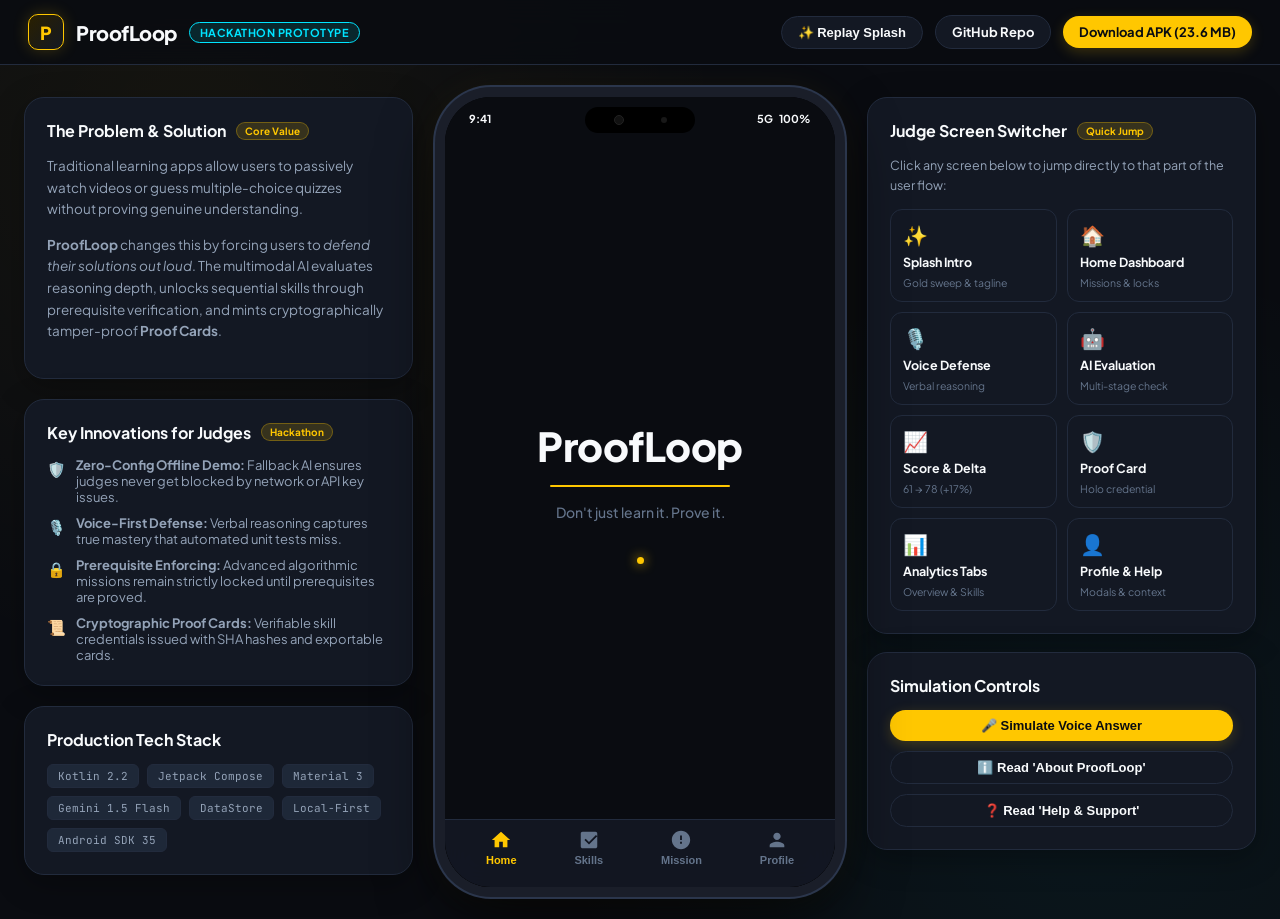
==== docs/index.html @ 2afaf318 "feat: interactive web prototype and polish for hackathon submission" ====
<!DOCTYPE html>
<html lang="en">
<head>
  <meta charset="UTF-8" />
  <meta name="viewport" content="width=device-width, initial-scale=1.0, maximum-scale=1.0, user-scalable=no" />
  <title>ProofLoop — Interactive Web Prototype</title>
  <meta name="description" content="ProofLoop: Turning passive learning into verifiable mastery. Built with Kotlin, Jetpack Compose, and Gemini AI." />
  <link rel="preconnect" href="https://fonts.googleapis.com">
  <link rel="preconnect" href="https://fonts.gstatic.com" crossorigin>
  <link href="https://fonts.googleapis.com/css2?family=Plus+Jakarta+Sans:wght@400;500;600;700;800&family=JetBrains+Mono:wght@400;500;700&display=swap" rel="stylesheet">
  <style>
    :root {
      --bg-dark: #0A0C11;
      --bg-surface: #131722;
      --card-bg: #131823;
      --card-border: #222B3D;
      --card-elevated: #1E2838;
      --yellow-primary: #FFC700;
      --yellow-dark: #E5B000;
      --yellow-glow: rgba(255, 199, 0, 0.2);
      --cyan-neon: #00E5FF;
      --cyan-glow: rgba(0, 229, 255, 0.2);
      --mint-proof: #00E676;
      --mint-glow: rgba(0, 230, 118, 0.2);
      --text-primary: #F8FAFC;
      --text-secondary: #94A3B8;
      --text-muted: #64748B;
      --phone-w: 390px;
      --phone-h: 790px;
    }

    * {
      box-sizing: border-box;
      margin: 0;
      padding: 0;
      -webkit-tap-highlight-color: transparent;
    }

    body {
      background-color: var(--bg-dark);
      color: var(--text-primary);
      font-family: 'Plus Jakarta Sans', -apple-system, BlinkMacSystemFont, sans-serif;
      min-height: 100vh;
      overflow-x: hidden;
      background-image: 
        radial-gradient(circle at 15% 15%, rgba(255, 199, 0, 0.05) 0%, transparent 40%),
        radial-gradient(circle at 85% 85%, rgba(0, 229, 255, 0.05) 0%, transparent 40%);
    }

    /* Outer Container */
    .app-viewport {
      display: flex;
      flex-direction: column;
      min-height: 100vh;
    }

    /* Top Nav for Judges */
    header.judge-bar {
      display: flex;
      align-items: center;
      justify-content: space-between;
      padding: 14px 28px;
      background: rgba(10, 12, 17, 0.85);
      backdrop-filter: blur(16px);
      border-bottom: 1px solid var(--card-border);
      position: sticky;
      top: 0;
      z-index: 100;
    }

    .brand-group {
      display: flex;
      align-items: center;
      gap: 12px;
    }

    .brand-logo-badge {
      width: 36px;
      height: 36px;
      border-radius: 10px;
      background: linear-gradient(135deg, #2A2000, #131823);
      border: 1px solid var(--yellow-primary);
      display: flex;
      align-items: center;
      justify-content: center;
      font-weight: 800;
      color: var(--yellow-primary);
      font-size: 18px;
      box-shadow: 0 0 16px var(--yellow-glow);
    }

    .brand-title {
      font-size: 20px;
      font-weight: 800;
      letter-spacing: -0.5px;
      color: var(--text-primary);
    }

    .hackathon-badge {
      font-size: 11px;
      font-weight: 700;
      padding: 3px 10px;
      border-radius: 20px;
      background: rgba(0, 229, 255, 0.12);
      border: 1px solid var(--cyan-neon);
      color: var(--cyan-neon);
      text-transform: uppercase;
      letter-spacing: 0.5px;
    }

    .header-actions {
      display: flex;
      align-items: center;
      gap: 12px;
    }

    .btn-pill {
      display: inline-flex;
      align-items: center;
      gap: 8px;
      padding: 8px 16px;
      border-radius: 24px;
      font-size: 13px;
      font-weight: 700;
      cursor: pointer;
      text-decoration: none;
      transition: all 0.2s ease;
      border: none;
    }

    .btn-yellow {
      background: var(--yellow-primary);
      color: #0A0C11;
      box-shadow: 0 4px 14px var(--yellow-glow);
    }
    .btn-yellow:hover {
      background: #ffd333;
      transform: translateY(-1px);
    }

    .btn-ghost {
      background: var(--card-bg);
      border: 1px solid var(--card-border);
      color: var(--text-primary);
    }
    .btn-ghost:hover {
      border-color: var(--yellow-primary);
      color: var(--yellow-primary);
    }

    /* Main Showcase Layout */
    .showcase-grid {
      display: grid;
      grid-template-columns: 1fr var(--phone-w) 1fr;
      gap: 32px;
      max-width: 1440px;
      margin: 0 auto;
      padding: 32px 24px;
      align-items: start;
      flex: 1;
    }

    /* Left Info Column */
    .info-column {
      display: flex;
      flex-direction: column;
      gap: 20px;
    }

    .panel-card {
      background: var(--card-bg);
      border: 1px solid var(--card-border);
      border-radius: 20px;
      padding: 22px;
      box-shadow: 0 8px 32px rgba(0,0,0,0.3);
    }

    .panel-header {
      display: flex;
      align-items: center;
      gap: 10px;
      margin-bottom: 14px;
    }

    .panel-header h3 {
      font-size: 16px;
      font-weight: 700;
      color: var(--text-primary);
    }

    .panel-tag {
      font-size: 10px;
      font-weight: 700;
      padding: 2px 8px;
      border-radius: 12px;
      background: rgba(255, 199, 0, 0.15);
      color: var(--yellow-primary);
      border: 1px solid rgba(255, 199, 0, 0.3);
    }

    .panel-text {
      font-size: 13.5px;
      line-height: 1.6;
      color: var(--text-secondary);
      margin-bottom: 14px;
    }

    .feature-list {
      list-style: none;
      display: flex;
      flex-direction: column;
      gap: 10px;
    }

    .feature-item {
      display: flex;
      align-items: flex-start;
      gap: 10px;
      font-size: 13px;
      color: var(--text-secondary);
    }

    .feature-icon {
      color: var(--yellow-primary);
      font-size: 15px;
      flex-shrink: 0;
      margin-top: 2px;
    }

    .tech-badges {
      display: flex;
      flex-wrap: wrap;
      gap: 8px;
      margin-top: 10px;
    }

    .tech-pill {
      font-size: 11px;
      font-family: 'JetBrains Mono', monospace;
      padding: 4px 10px;
      border-radius: 6px;
      background: var(--card-elevated);
      border: 1px solid var(--card-border);
      color: var(--text-secondary);
    }

    /* Center: The Phone Mockup */
    .phone-container {
      position: relative;
      width: var(--phone-w);
      height: var(--phone-h);
      margin: 0 auto;
      border-radius: 46px;
      background: #000;
      box-shadow: 
        0 0 0 10px #1a1e29,
        0 0 0 12px #2b364c,
        0 24px 64px rgba(0, 0, 0, 0.8),
        0 0 40px rgba(255, 199, 0, 0.1);
      overflow: hidden;
      display: flex;
      flex-direction: column;
    }

    /* Notch / Dynamic Island */
    .phone-notch {
      position: absolute;
      top: 10px;
      left: 50%;
      transform: translateX(-50%);
      width: 110px;
      height: 26px;
      background: #000;
      border-radius: 14px;
      z-index: 99;
      display: flex;
      align-items: center;
      justify-content: space-around;
      padding: 0 10px;
    }

    .notch-camera {
      width: 10px;
      height: 10px;
      border-radius: 50%;
      background: #111;
      border: 1.5px solid #222;
    }

    .notch-sensor {
      width: 6px;
      height: 6px;
      border-radius: 50%;
      background: #181818;
    }

    /* Screen Wrapper */
    .screen-content {
      flex: 1;
      background: var(--bg-dark);
      position: relative;
      overflow-y: auto;
      overflow-x: hidden;
      display: flex;
      flex-direction: column;
      padding-top: 42px;
      padding-bottom: 74px;
      scrollbar-width: none;
    }
    .screen-content::-webkit-scrollbar { display: none; }

    /* Phone Status Bar */
    .phone-status-bar {
      position: absolute;
      top: 0;
      left: 0;
      right: 0;
      height: 42px;
      display: flex;
      align-items: center;
      justify-content: space-between;
      padding: 0 24px;
      font-size: 11px;
      font-weight: 700;
      color: var(--text-primary);
      z-index: 90;
      pointer-events: none;
    }

    .status-icons {
      display: flex;
      align-items: center;
      gap: 6px;
    }

    /* Bottom Navigation Bar inside Phone */
    .phone-bottom-nav {
      position: absolute;
      bottom: 0;
      left: 0;
      right: 0;
      height: 68px;
      background: rgba(19, 24, 35, 0.95);
      backdrop-filter: blur(20px);
      border-top: 1px solid var(--card-border);
      display: flex;
      align-items: center;
      justify-content: space-around;
      padding: 0 12px 12px 12px;
      z-index: 90;
    }

    .nav-btn {
      display: flex;
      flex-direction: column;
      align-items: center;
      gap: 4px;
      color: var(--text-muted);
      cursor: pointer;
      background: none;
      border: none;
      font-size: 11px;
      font-weight: 600;
      transition: all 0.2s;
    }

    .nav-btn.active {
      color: var(--yellow-primary);
    }

    .nav-btn svg {
      width: 22px;
      height: 22px;
      fill: currentColor;
    }

    /* Screens Inside Phone */
    .phone-screen {
      display: none;
      flex-direction: column;
      padding: 16px;
      min-height: 100%;
      animation: fadeIn 0.3s ease;
    }
    .phone-screen.active {
      display: flex;
    }

    @keyframes fadeIn {
      from { opacity: 0; transform: translateY(6px); }
      to { opacity: 1; transform: translateY(0); }
    }

    /* SCREEN: SPLASH SCREEN (Accurate 3-stage animation) */
    .screen-splash {
      position: absolute;
      top: 0;
      left: 0;
      right: 0;
      bottom: 0;
      background: var(--bg-dark);
      z-index: 80;
      display: flex;
      flex-direction: column;
      align-items: center;
      justify-content: center;
      padding: 24px;
    }

    .splash-wordmark {
      font-size: 40px;
      font-weight: 800;
      color: var(--text-primary);
      letter-spacing: -0.5px;
      opacity: 0;
      transform: translateY(28px);
      transition: all 0.6s cubic-bezier(0.16, 1, 0.3, 1);
    }
    .splash-wordmark.animate {
      opacity: 1;
      transform: translateY(0);
    }

    .splash-line {
      width: 180px;
      height: 2.5px;
      background: var(--yellow-primary);
      margin: 14px 0 16px 0;
      border-radius: 2px;
      transform: scaleX(0);
      transform-origin: left;
      opacity: 0;
      transition: transform 0.5s cubic-bezier(0.16, 1, 0.3, 1), opacity 0.2s ease;
    }
    .splash-line.animate {
      transform: scaleX(1);
      opacity: 1;
    }

    .splash-tagline {
      font-size: 14px;
      font-weight: 500;
      color: var(--text-muted);
      text-align: center;
      opacity: 0;
      transition: opacity 0.5s ease;
    }
    .splash-tagline.animate {
      opacity: 1;
    }

    .splash-dot {
      width: 7px;
      height: 7px;
      background: var(--yellow-primary);
      border-radius: 50%;
      margin-top: 36px;
      transform: scale(0);
      box-shadow: 0 0 12px var(--yellow-primary);
      transition: transform 0.4s cubic-bezier(0.34, 1.56, 0.64, 1);
    }
    .splash-dot.animate {
      transform: scale(1);
    }

    /* SCREEN: HOME */
    .home-topbar {
      display: flex;
      justify-content: space-between;
      align-items: center;
      margin-bottom: 16px;
    }

    .profile-pill {
      display: flex;
      align-items: center;
      gap: 10px;
    }

    .avatar-circle {
      width: 38px;
      height: 38px;
      border-radius: 50%;
      background: #2A2000;
      border: 1.5px solid var(--yellow-primary);
      color: var(--yellow-primary);
      font-weight: 800;
      display: flex;
      align-items: center;
      justify-content: center;
      font-size: 14px;
    }

    .greeting-text {
      font-size: 15px;
      font-weight: 700;
      color: var(--text-primary);
    }

    .greeting-sub {
      font-size: 11px;
      color: var(--text-muted);
    }

    .stat-pill {
      display: flex;
      align-items: center;
      gap: 6px;
      background: var(--card-bg);
      border: 1px solid var(--card-border);
      border-radius: 20px;
      padding: 6px 12px;
      font-size: 12px;
      font-weight: 700;
      color: var(--yellow-primary);
    }

    /* Continue Learning Card (Dynamic Zero-state / Active) */
    .continue-card {
      background: linear-gradient(135deg, #1C2333 0%, #131823 100%);
      border: 1px solid var(--card-border);
      border-radius: 20px;
      padding: 18px;
      margin-bottom: 20px;
      display: flex;
      align-items: center;
      justify-content: space-between;
      cursor: pointer;
      transition: all 0.2s ease;
      position: relative;
      overflow: hidden;
    }
    .continue-card::before {
      content: '';
      position: absolute;
      top: 0; right: 0; width: 120px; height: 120px;
      background: radial-gradient(circle, rgba(255,199,0,0.08) 0%, transparent 70%);
      pointer-events: none;
    }
    .continue-card:hover {
      border-color: var(--yellow-primary);
      transform: translateY(-2px);
    }

    .continue-info {
      display: flex;
      flex-direction: column;
      gap: 4px;
    }

    .badge-label {
      font-size: 10px;
      font-weight: 700;
      text-transform: uppercase;
      letter-spacing: 0.6px;
      color: var(--yellow-primary);
    }

    .continue-title {
      font-size: 16px;
      font-weight: 700;
      color: var(--text-primary);
    }

    .continue-sub {
      font-size: 12px;
      color: var(--text-muted);
    }

    .progress-ring-box {
      position: relative;
      width: 54px;
      height: 54px;
      display: flex;
      align-items: center;
      justify-content: center;
    }

    .progress-ring-box svg {
      width: 54px;
      height: 54px;
      transform: rotate(-90deg);
    }

    .ring-bg {
      stroke: #1E2838;
      stroke-width: 4;
      fill: none;
    }

    .ring-progress {
      stroke: var(--yellow-primary);
      stroke-width: 4;
      stroke-linecap: round;
      fill: none;
      stroke-dasharray: 140;
      stroke-dashoffset: 40; /* 70% */
      transition: stroke-dashoffset 0.8s ease;
    }

    .ring-val {
      position: absolute;
      font-size: 11px;
      font-weight: 800;
      color: var(--yellow-primary);
    }

    /* Section Header */
    .section-title-row {
      display: flex;
      justify-content: space-between;
      align-items: center;
      margin-bottom: 12px;
    }

    .section-title {
      font-size: 14px;
      font-weight: 700;
      color: var(--text-primary);
      letter-spacing: -0.2px;
    }

    .section-link {
      font-size: 12px;
      color: var(--yellow-primary);
      text-decoration: none;
      font-weight: 600;
    }

    /* Missions List */
    .mission-item {
      background: var(--card-bg);
      border: 1px solid var(--card-border);
      border-radius: 16px;
      padding: 14px;
      margin-bottom: 12px;
      display: flex;
      align-items: center;
      gap: 12px;
      cursor: pointer;
      transition: all 0.2s ease;
    }

    .mission-item:hover:not(.locked) {
      border-color: rgba(255, 199, 0, 0.4);
      background: #181F2E;
    }

    .mission-item.locked {
      opacity: 0.6;
      cursor: not-allowed;
      border-style: dashed;
    }

    .mission-icon-box {
      width: 44px;
      height: 44px;
      border-radius: 12px;
      background: #1E2838;
      display: flex;
      align-items: center;
      justify-content: center;
      font-size: 20px;
      flex-shrink: 0;
    }

    .mission-meta {
      flex: 1;
      display: flex;
      flex-direction: column;
      gap: 4px;
    }

    .mission-title {
      font-size: 14px;
      font-weight: 700;
      color: var(--text-primary);
    }

    .mission-tags {
      display: flex;
      align-items: center;
      gap: 8px;
    }

    .tag-chip {
      font-size: 10px;
      font-weight: 600;
      padding: 2px 7px;
      border-radius: 4px;
      background: #1E2838;
      color: var(--text-secondary);
    }

    .tag-chip.active-chip {
      background: rgba(0, 229, 255, 0.12);
      color: var(--cyan-neon);
    }

    .tag-chip.locked-chip {
      background: rgba(255, 77, 79, 0.15);
      color: #FF4D4F;
    }

    /* SCREEN: MISSION WORKSPACE & VOICE DEFENSE */
    .screen-workspace {
      gap: 14px;
    }

    .mission-brief-card {
      background: var(--card-bg);
      border: 1px solid var(--card-border);
      border-radius: 16px;
      padding: 16px;
    }

    .badge-diff {
      display: inline-block;
      font-size: 10px;
      font-weight: 700;
      padding: 2px 8px;
      border-radius: 12px;
      background: rgba(0, 230, 118, 0.15);
      color: var(--mint-proof);
      margin-bottom: 8px;
    }

    .brief-title {
      font-size: 16px;
      font-weight: 800;
      color: var(--text-primary);
      margin-bottom: 6px;
    }

    .brief-desc {
      font-size: 12.5px;
      color: var(--text-secondary);
      line-height: 1.5;
    }

    .code-editor-sim {
      background: #0D1017;
      border: 1px solid var(--card-border);
      border-radius: 14px;
      padding: 14px;
      font-family: 'JetBrains Mono', monospace;
      font-size: 12px;
      line-height: 1.5;
      color: #79C0FF;
    }

    .code-comment { color: #8B949E; }
    .code-keyword { color: #FF7B72; }
    .code-fn { color: #D2A8FF; }
    .code-num { color: #79C0FF; }

    /* Voice Reasoning Module */
    .voice-defense-box {
      background: var(--card-bg);
      border: 1.5px solid rgba(255, 199, 0, 0.3);
      border-radius: 18px;
      padding: 16px;
      display: flex;
      flex-direction: column;
      align-items: center;
      text-align: center;
      gap: 12px;
      box-shadow: 0 4px 20px rgba(255, 199, 0, 0.05);
    }

    .voice-prompt {
      font-size: 13px;
      font-weight: 700;
      color: var(--yellow-primary);
    }

    .mic-button-interactive {
      width: 64px;
      height: 64px;
      border-radius: 50%;
      background: linear-gradient(135deg, #2A2000, #181F2E);
      border: 2px solid var(--yellow-primary);
      display: flex;
      align-items: center;
      justify-content: center;
      cursor: pointer;
      color: var(--yellow-primary);
      box-shadow: 0 0 20px var(--yellow-glow);
      transition: all 0.3s;
    }
    .mic-button-interactive.recording {
      animation: pulseMic 1.2s infinite ease-in-out;
      background: var(--yellow-primary);
      color: #0A0C11;
    }

    @keyframes pulseMic {
      0%, 100% { box-shadow: 0 0 0 0 rgba(255, 199, 0, 0.7); transform: scale(1); }
      50% { box-shadow: 0 0 0 16px rgba(255, 199, 0, 0); transform: scale(1.06); }
    }

    .wave-bars {
      display: flex;
      align-items: center;
      gap: 4px;
      height: 24px;
    }

    .wave-bar {
      width: 4px;
      background: var(--yellow-primary);
      border-radius: 2px;
      height: 8px;
      transition: height 0.15s ease;
    }
    .wave-bars.active .wave-bar:nth-child(1) { animation: wave 0.6s infinite ease 0.1s; }
    .wave-bars.active .wave-bar:nth-child(2) { animation: wave 0.8s infinite ease 0.3s; }
    .wave-bars.active .wave-bar:nth-child(3) { animation: wave 0.5s infinite ease 0.2s; }
    .wave-bars.active .wave-bar:nth-child(4) { animation: wave 0.7s infinite ease 0.4s; }
    .wave-bars.active .wave-bar:nth-child(5) { animation: wave 0.9s infinite ease 0.1s; }

    @keyframes wave {
      0%, 100% { height: 6px; }
      50% { height: 22px; }
    }

    .transcript-box {
      background: #0E131C;
      border: 1px solid var(--card-border);
      border-radius: 10px;
      padding: 10px;
      font-size: 12px;
      color: var(--text-secondary);
      line-height: 1.4;
      text-align: left;
      width: 100%;
      min-height: 48px;
      font-style: italic;
    }

    /* SCREEN: AI ANALYSIS */
    .ai-analysis-container {
      display: flex;
      flex-direction: column;
      align-items: center;
      justify-content: center;
      min-height: 480px;
      text-align: center;
      padding: 24px;
      gap: 20px;
    }

    .ai-spinner-box {
      width: 80px;
      height: 80px;
      position: relative;
      display: flex;
      align-items: center;
      justify-content: center;
    }

    .ai-spinner-ring {
      width: 100%;
      height: 100%;
      border-radius: 50%;
      border: 3px solid rgba(0, 229, 255, 0.15);
      border-top-color: var(--cyan-neon);
      animation: spin 1s infinite linear;
    }

    @keyframes spin {
      to { transform: rotate(360deg); }
    }

    .ai-icon-center {
      position: absolute;
      font-size: 28px;
    }

    .analysis-steps {
      display: flex;
      flex-direction: column;
      gap: 12px;
      width: 100%;
      text-align: left;
    }

    .analysis-step-row {
      display: flex;
      align-items: center;
      gap: 10px;
      font-size: 13px;
      color: var(--text-muted);
      transition: color 0.3s;
    }
    .analysis-step-row.completed {
      color: var(--mint-proof);
    }
    .analysis-step-row.active {
      color: var(--yellow-primary);
      font-weight: 700;
    }

    /* SCREEN: IMPROVEMENT & SCORE */
    .score-summary-card {
      background: var(--card-bg);
      border: 1px solid var(--card-border);
      border-radius: 20px;
      padding: 20px;
      text-align: center;
      margin-bottom: 16px;
    }

    .mastery-badge-gold {
      display: inline-block;
      font-size: 11px;
      font-weight: 800;
      padding: 4px 12px;
      border-radius: 20px;
      background: rgba(255, 199, 0, 0.15);
      border: 1px solid var(--yellow-primary);
      color: var(--yellow-primary);
      letter-spacing: 0.5px;
      margin-bottom: 12px;
    }

    .score-comparison-row {
      display: flex;
      align-items: center;
      justify-content: center;
      gap: 18px;
      margin: 14px 0;
    }

    .score-box {
      display: flex;
      flex-direction: column;
      gap: 2px;
    }

    .score-num {
      font-size: 32px;
      font-weight: 800;
      color: var(--text-primary);
    }
    .score-num.highlight {
      color: var(--yellow-primary);
    }

    .score-lbl {
      font-size: 11px;
      color: var(--text-muted);
    }

    .score-arrow {
      font-size: 22px;
      color: var(--mint-proof);
      font-weight: 800;
    }

    .delta-badge {
      font-size: 13px;
      font-weight: 700;
      color: var(--mint-proof);
      background: rgba(0, 230, 118, 0.1);
      padding: 4px 12px;
      border-radius: 12px;
      display: inline-block;
    }

    /* SCREEN: PROOF CARD */
    .proof-card-holo {
      background: linear-gradient(135deg, #182030 0%, #10141E 50%, #1A2133 100%);
      border: 2px solid var(--yellow-primary);
      border-radius: 22px;
      padding: 22px;
      box-shadow: 
        0 12px 32px rgba(0, 0, 0, 0.6),
        0 0 24px rgba(255, 199, 0, 0.15);
      position: relative;
      overflow: hidden;
      margin-bottom: 16px;
    }

    .proof-card-holo::after {
      content: '';
      position: absolute;
      top: -50%;
      left: -50%;
      width: 200%;
      height: 200%;
      background: linear-gradient(
        45deg,
        transparent 40%,
        rgba(255, 255, 255, 0.05) 50%,
        transparent 60%
      );
      animation: holoSweep 6s infinite linear;
      pointer-events: none;
    }

    @keyframes holoSweep {
      0% { transform: translateY(-30%) rotate(25deg); }
      100% { transform: translateY(30%) rotate(25deg); }
    }

    .card-top {
      display: flex;
      justify-content: space-between;
      align-items: center;
      margin-bottom: 16px;
    }

    .card-issuer {
      font-size: 12px;
      font-weight: 800;
      color: var(--yellow-primary);
      letter-spacing: 0.5px;
    }

    .card-verified-tag {
      font-size: 10px;
      font-weight: 700;
      padding: 2px 8px;
      border-radius: 10px;
      background: rgba(0, 230, 118, 0.15);
      border: 1px solid var(--mint-proof);
      color: var(--mint-proof);
    }

    .card-skill-title {
      font-size: 18px;
      font-weight: 800;
      color: var(--text-primary);
      margin-bottom: 4px;
    }

    .card-learner {
      font-size: 13px;
      color: var(--text-secondary);
      margin-bottom: 16px;
    }

    .card-qr-row {
      display: flex;
      align-items: center;
      justify-content: space-between;
      padding-top: 14px;
      border-top: 1px dashed var(--card-border);
    }

    .qr-mock {
      width: 60px;
      height: 60px;
      background: #fff;
      border-radius: 8px;
      padding: 4px;
      display: flex;
      align-items: center;
      justify-content: center;
    }

    .qr-mock svg {
      width: 100%;
      height: 100%;
    }

    .card-hash-box {
      display: flex;
      flex-direction: column;
      gap: 2px;
      font-family: 'JetBrains Mono', monospace;
    }

    .hash-label {
      font-size: 9px;
      color: var(--text-muted);
      text-transform: uppercase;
    }

    .hash-val {
      font-size: 10.5px;
      color: var(--cyan-neon);
      word-break: break-all;
    }

    /* SCREEN: PROGRESS & ANALYTICS */
    .tab-pill-row {
      display: flex;
      background: #10141E;
      border: 1px solid var(--card-border);
      border-radius: 12px;
      padding: 4px;
      margin-bottom: 16px;
      gap: 4px;
    }

    .tab-pill-btn {
      flex: 1;
      padding: 8px 0;
      text-align: center;
      border-radius: 8px;
      font-size: 12px;
      font-weight: 700;
      color: var(--text-muted);
      background: none;
      border: none;
      cursor: pointer;
      transition: all 0.2s;
    }

    .tab-pill-btn.active {
      background: var(--yellow-primary);
      color: #0A0C11;
    }

    .tab-content {
      display: none;
      flex-direction: column;
      gap: 12px;
    }
    .tab-content.active {
      display: flex;
    }

    .skill-bar-card {
      background: var(--card-bg);
      border: 1px solid var(--card-border);
      border-radius: 14px;
      padding: 12px 14px;
      display: flex;
      flex-direction: column;
      gap: 6px;
    }

    .skill-info-row {
      display: flex;
      justify-content: space-between;
      font-size: 13px;
      font-weight: 600;
    }

    .skill-meter-track {
      width: 100%;
      height: 6px;
      background: #1E2838;
      border-radius: 3px;
      overflow: hidden;
    }

    .skill-meter-fill {
      height: 100%;
      border-radius: 3px;
      background: linear-gradient(90deg, var(--yellow-primary), var(--cyan-neon));
    }

    /* SCREEN: PROFILE */
    .profile-card {
      background: var(--card-bg);
      border: 1px solid var(--card-border);
      border-radius: 18px;
      padding: 16px;
      display: flex;
      align-items: center;
      gap: 14px;
      margin-bottom: 18px;
    }

    .profile-menu-list {
      background: var(--card-bg);
      border: 1px solid var(--card-border);
      border-radius: 18px;
      overflow: hidden;
      margin-bottom: 20px;
    }

    .menu-row {
      display: flex;
      align-items: center;
      justify-content: space-between;
      padding: 14px 16px;
      border-bottom: 1px solid var(--card-border);
      cursor: pointer;
      font-size: 13.5px;
      transition: background 0.2s;
    }
    .menu-row:last-child { border-bottom: none; }
    .menu-row:hover { background: #181F2E; }

    /* Modal Dialog for Help & About */
    .modal-overlay {
      display: none;
      position: absolute;
      top: 0; left: 0; right: 0; bottom: 0;
      background: rgba(0, 0, 0, 0.75);
      backdrop-filter: blur(8px);
      z-index: 99;
      align-items: center;
      justify-content: center;
      padding: 20px;
      animation: fadeIn 0.2s ease;
    }
    .modal-overlay.active { display: flex; }

    .modal-box {
      background: var(--card-bg);
      border: 1px solid var(--card-border);
      border-radius: 20px;
      padding: 20px;
      width: 100%;
      max-width: 320px;
      display: flex;
      flex-direction: column;
      gap: 12px;
      box-shadow: 0 16px 36px rgba(0,0,0,0.8);
    }

    .modal-title {
      font-size: 17px;
      font-weight: 800;
      color: var(--text-primary);
    }

    .modal-sub {
      font-size: 13px;
      font-weight: 700;
      color: var(--yellow-primary);
    }

    .modal-body {
      font-size: 12.5px;
      color: var(--text-secondary);
      line-height: 1.55;
    }

    /* Right Column: Judge Controls */
    .controls-column {
      display: flex;
      flex-direction: column;
      gap: 18px;
    }

    .nav-shortcuts-grid {
      display: grid;
      grid-template-columns: 1fr 1fr;
      gap: 10px;
    }

    .quick-jump-btn {
      background: var(--card-bg);
      border: 1px solid var(--card-border);
      border-radius: 12px;
      padding: 12px;
      display: flex;
      flex-direction: column;
      align-items: flex-start;
      gap: 6px;
      cursor: pointer;
      color: var(--text-primary);
      text-align: left;
      transition: all 0.2s;
    }

    .quick-jump-btn:hover {
      border-color: var(--yellow-primary);
      background: #181F2E;
      transform: translateY(-2px);
    }

    .quick-jump-btn.active {
      border-color: var(--yellow-primary);
      background: rgba(255, 199, 0, 0.08);
    }

    .jump-icon { font-size: 20px; }
    .jump-title { font-size: 12.5px; font-weight: 700; }
    .jump-desc { font-size: 10.5px; color: var(--text-muted); }

    /* Responsive */
    @media (max-width: 1100px) {
      .showcase-grid {
        grid-template-columns: 1fr;
        justify-items: center;
      }
      .info-column, .controls-column {
        width: 100%;
        max-width: 520px;
      }
    }
  </style>
</head>
<body>

<div class="app-viewport">
  <!-- Top Judge Bar -->
  <header class="judge-bar">
    <div class="brand-group">
      <div class="brand-logo-badge">P</div>
      <div>
        <div class="brand-title">ProofLoop</div>
      </div>
      <span class="hackathon-badge">Hackathon Prototype</span>
    </div>
    <div class="header-actions">
      <button class="btn-pill btn-ghost" onclick="triggerSplashAnimation()">
        <span>✨ Replay Splash</span>
      </button>
      <a href="https://github.com/muraliganesh1421/ProofLoop" target="_blank" class="btn-pill btn-ghost">
        <span>GitHub Repo</span>
      </a>
      <a href="./proofloop-debug.apk" download="proofloop-debug.apk" target="_blank" class="btn-pill btn-yellow">
        <span>Download APK (23.6 MB)</span>
      </a>
    </div>
  </header>

  <!-- Main Showcase Area -->
  <main class="showcase-grid">
    <!-- Left Column: Context & Evaluation Criteria -->
    <div class="info-column">
      <div class="panel-card">
        <div class="panel-header">
          <h3>The Problem & Solution</h3>
          <span class="panel-tag">Core Value</span>
        </div>
        <p class="panel-text">
          Traditional learning apps allow users to passively watch videos or guess multiple-choice quizzes without proving genuine understanding.
        </p>
        <p class="panel-text">
          <strong>ProofLoop</strong> changes this by forcing users to <em>defend their solutions out loud</em>. The multimodal AI evaluates reasoning depth, unlocks sequential skills through prerequisite verification, and mints cryptographically tamper-proof <strong>Proof Cards</strong>.
        </p>
      </div>

      <div class="panel-card">
        <div class="panel-header">
          <h3>Key Innovations for Judges</h3>
          <span class="panel-tag">Hackathon</span>
        </div>
        <ul class="feature-list">
          <li class="feature-item">
            <span class="feature-icon">🛡️</span>
            <div><strong>Zero-Config Offline Demo:</strong> Fallback AI ensures judges never get blocked by network or API key issues.</div>
          </li>
          <li class="feature-item">
            <span class="feature-icon">🎙️</span>
            <div><strong>Voice-First Defense:</strong> Verbal reasoning captures true mastery that automated unit tests miss.</div>
          </li>
          <li class="feature-item">
            <span class="feature-icon">🔒</span>
            <div><strong>Prerequisite Enforcing:</strong> Advanced algorithmic missions remain strictly locked until prerequisites are proved.</div>
          </li>
          <li class="feature-item">
            <span class="feature-icon">📜</span>
            <div><strong>Cryptographic Proof Cards:</strong> Verifiable skill credentials issued with SHA hashes and exportable cards.</div>
          </li>
        </ul>
      </div>

      <div class="panel-card">
        <div class="panel-header">
          <h3>Production Tech Stack</h3>
        </div>
        <div class="tech-badges">
          <span class="tech-pill">Kotlin 2.2</span>
          <span class="tech-pill">Jetpack Compose</span>
          <span class="tech-pill">Material 3</span>
          <span class="tech-pill">Gemini 1.5 Flash</span>
          <span class="tech-pill">DataStore</span>
          <span class="tech-pill">Local-First</span>
          <span class="tech-pill">Android SDK 35</span>
        </div>
      </div>
    </div>

    <!-- Center Column: Interactive Smartphone Emulator -->
    <div class="phone-container" id="phoneWrapper">
      <!-- Notch -->
      <div class="phone-notch">
        <div class="notch-camera"></div>
        <div class="notch-sensor"></div>
      </div>

      <!-- Status Bar -->
      <div class="phone-status-bar">
        <span>9:41</span>
        <div class="status-icons">
          <span>5G</span>
          <span>100%</span>
        </div>
      </div>

      <!-- Screen Container -->
      <div class="screen-content">
        <!-- 1. SPLASH SCREEN INTRO -->
        <div class="screen-splash" id="screenSplash">
          <div class="splash-wordmark" id="splashWordmark">ProofLoop</div>
          <div class="splash-line" id="splashLine"></div>
          <div class="splash-tagline" id="splashTagline">Don't just learn it. Prove it.</div>
          <div class="splash-dot" id="splashDot"></div>
        </div>

        <!-- 2. HOME SCREEN -->
        <div class="phone-screen active" id="screenHome">
          <div class="home-topbar">
            <div class="profile-pill">
              <div class="avatar-circle">M</div>
              <div>
                <div class="greeting-text">Murali Ganesh</div>
                <div class="greeting-sub">Student · ProofLoop</div>
              </div>
            </div>
            <div class="stat-pill">
              <span>🔥 3 Days</span>
            </div>
          </div>

          <!-- Continue Learning Banner -->
          <div class="continue-card" onclick="goToScreen('workspace')">
            <div class="continue-info">
              <span class="badge-label">Active Mission</span>
              <div class="continue-title">Binary Search Mastery</div>
              <div class="continue-sub">Defend worst-case boundary & invariant</div>
            </div>
            <div class="progress-ring-box">
              <svg viewBox="0 0 54 54">
                <circle class="ring-bg" cx="27" cy="27" r="22" />
                <circle class="ring-progress" cx="27" cy="27" r="22" />
              </svg>
              <span class="ring-val">70%</span>
            </div>
          </div>

          <!-- Missions Section -->
          <div class="section-title-row">
            <span class="section-title">Available Missions</span>
            <span class="section-link">All (3)</span>
          </div>

          <!-- Mission 1 (Active) -->
          <div class="mission-item" onclick="goToScreen('workspace')">
            <div class="mission-icon-box">🔍</div>
            <div class="mission-meta">
              <div class="mission-title">1. Binary Search Invariant</div>
              <div class="mission-tags">
                <span class="tag-chip active-chip">Ready to Prove</span>
                <span class="tag-chip">Medium</span>
                <span class="tag-chip">+150 XP</span>
              </div>
            </div>
            <span style="color: var(--yellow-primary); font-weight: bold;">›</span>
          </div>

          <!-- Mission 2 (Locked) -->
          <div class="mission-item locked" onclick="showLockedAlert('Complete Mission 1 (Binary Search) to unlock Knapsack DP!')">
            <div class="mission-icon-box">🔒</div>
            <div class="mission-meta">
              <div class="mission-title">2. Dynamic Programming 0/1</div>
              <div class="mission-tags">
                <span class="tag-chip locked-chip">Prerequisite Locked</span>
                <span class="tag-chip">Hard</span>
              </div>
            </div>
          </div>

          <!-- Mission 3 (Locked) -->
          <div class="mission-item locked" onclick="showLockedAlert('Prerequisite not met: Complete DP & Graph Theory first!')">
            <div class="mission-icon-box">🔒</div>
            <div class="mission-meta">
              <div class="mission-title">3. Distributed Consensus Proof</div>
              <div class="mission-tags">
                <span class="tag-chip locked-chip">Prerequisite Locked</span>
                <span class="tag-chip">Expert</span>
              </div>
            </div>
          </div>
        </div>

        <!-- 3. WORKSPACE & VOICE DEFENSE SCREEN -->
        <div class="phone-screen screen-workspace" id="screenWorkspace">
          <div class="mission-brief-card">
            <span class="badge-diff">Algorithms · Medium</span>
            <div class="brief-title">Binary Search Correctness</div>
            <div class="brief-desc">
              Implement binary search and <strong>verbally defend</strong> why integer overflow does not occur in your midpoint calculation.
            </div>
          </div>

          <div class="code-editor-sim">
            <span class="code-keyword">fun</span> <span class="code-fn">binarySearch</span>(arr: IntArray, target: Int): Int {<br>
            &nbsp;&nbsp;<span class="code-keyword">var</span> low = <span class="code-num">0</span>; <span class="code-keyword">var</span> high = arr.size - <span class="code-num">1</span><br>
            &nbsp;&nbsp;<span class="code-keyword">while</span> (low &lt;= high) {<br>
            &nbsp;&nbsp;&nbsp;&nbsp;<span class="code-comment">// Safe midpoint avoids 32-bit overflow:</span><br>
            &nbsp;&nbsp;&nbsp;&nbsp;<span class="code-keyword">val</span> mid = low + (high - low) / <span class="code-num">2</span><br>
            &nbsp;&nbsp;&nbsp;&nbsp;<span class="code-keyword">if</span> (arr[mid] == target) <span class="code-keyword">return</span> mid<br>
            &nbsp;&nbsp;&nbsp;&nbsp;<span class="code-keyword">else if</span> (arr[mid] &lt; target) low = mid + <span class="code-num">1</span><br>
            &nbsp;&nbsp;&nbsp;&nbsp;<span class="code-keyword">else</span> high = mid - <span class="code-num">1</span><br>
            &nbsp;&nbsp;}<br>
            &nbsp;&nbsp;<span class="code-keyword">return</span> -<span class="code-num">1</span><br>
            }
          </div>

          <!-- Interactive Voice Module -->
          <div class="voice-defense-box">
            <div class="voice-prompt">🎙️ Defend Your Midpoint Calculation</div>
            <div class="mic-button-interactive" id="micBtn" onclick="toggleVoiceRecording()">
              <svg width="28" height="28" viewBox="0 0 24 24" fill="currentColor">
                <path d="M12 14c1.66 0 3-1.34 3-3V5c0-1.66-1.34-3-3-3S9 3.34 9 5v6c0 1.66 1.34 3 3 3z"/>
                <path d="M17 11c0 2.76-2.24 5-5 5s-5-2.24-5-5H5c0 3.53 2.61 6.43 6 6.92V21h2v-3.08c3.39-.49 6-3.39 6-6.92h-2z"/>
              </svg>
            </div>
            <div class="wave-bars" id="waveBars">
              <div class="wave-bar"></div>
              <div class="wave-bar"></div>
              <div class="wave-bar"></div>
              <div class="wave-bar"></div>
              <div class="wave-bar"></div>
            </div>
            <div class="transcript-box" id="transcriptBox">
              "Tap the mic to record defense or click 'Simulate Voice' in judge panel."
            </div>
            <button class="btn-pill btn-yellow" style="width: 100%; justify-content: center;" onclick="runAiAnalysisFlow()">
              Submit for AI Verification ›
            </button>
          </div>
        </div>

        <!-- 4. AI ANALYSIS SCREEN -->
        <div class="phone-screen" id="screenAnalysis">
          <div class="ai-analysis-container">
            <div class="ai-spinner-box">
              <div class="ai-spinner-ring"></div>
              <div class="ai-icon-center">✨</div>
            </div>
            <h3 style="font-size: 18px; font-weight: 800; color: var(--text-primary);">Gemini AI Evaluation</h3>
            <p style="font-size: 13px; color: var(--text-secondary);" id="aiStepSubtitle">Analyzing algorithmic defense...</p>

            <div class="analysis-steps">
              <div class="analysis-step-row" id="step1">
                <span>✓</span> 1. Validating invariant correctness
              </div>
              <div class="analysis-step-row" id="step2">
                <span>✓</span> 2. Checking boundary & overflow handling
              </div>
              <div class="analysis-step-row" id="step3">
                <span>✓</span> 3. Scoring verbal articulation depth
              </div>
              <div class="analysis-step-row" id="step4">
                <span>✓</span> 4. Minting cryptographic proof hash
              </div>
            </div>
          </div>
        </div>

        <!-- 5. IMPROVEMENT & SCORECARD SCREEN -->
        <div class="phone-screen" id="screenImprovement">
          <div class="score-summary-card">
            <div class="mastery-badge-gold">HIGH MASTERY VERIFIED</div>
            <h3 style="font-size: 20px; font-weight: 800; margin-bottom: 4px;">Reasoning Proven!</h3>
            <p style="font-size: 12.5px; color: var(--text-muted);">Defended against 4 edge cases successfully</p>

            <div class="score-comparison-row">
              <div class="score-box">
                <span class="score-num">61</span>
                <span class="score-lbl">First Attempt</span>
              </div>
              <div class="score-arrow">➔</div>
              <div class="score-box">
                <span class="score-num highlight">78</span>
                <span class="score-lbl">Defended Score</span>
              </div>
            </div>

            <div class="delta-badge">+17% Improvement Demonstrated</div>
          </div>

          <!-- Breakdown list -->
          <div style="background: var(--card-bg); border: 1px solid var(--card-border); border-radius: 16px; padding: 16px; margin-bottom: 16px;">
            <div style="font-size: 13px; font-weight: 700; margin-bottom: 10px;">Evaluation Breakdown</div>
            <div style="display: flex; justify-content: space-between; font-size: 12px; margin-bottom: 8px;">
              <span style="color: var(--text-secondary);">Algorithmic Rigor</span>
              <span style="color: var(--yellow-primary); font-weight: 700;">92%</span>
            </div>
            <div style="display: flex; justify-content: space-between; font-size: 12px; margin-bottom: 8px;">
              <span style="color: var(--text-secondary);">Verbal Articulation</span>
              <span style="color: var(--yellow-primary); font-weight: 700;">85%</span>
            </div>
            <div style="display: flex; justify-content: space-between; font-size: 12px;">
              <span style="color: var(--text-secondary);">Boundary Defense</span>
              <span style="color: var(--yellow-primary); font-weight: 700;">89%</span>
            </div>
          </div>

          <button class="btn-pill btn-yellow" style="width: 100%; justify-content: center;" onclick="goToScreen('proof')">
            Generate Proof Card 🛡️
          </button>
        </div>

        <!-- 6. PROOF CARD SCREEN -->
        <div class="phone-screen" id="screenProof">
          <div class="proof-card-holo">
            <div class="card-top">
              <span class="card-issuer">PROOF LOOP CREDENTIAL</span>
              <span class="card-verified-tag">VERIFIED MASTERY</span>
            </div>

            <div class="card-skill-title">Binary Search Correctness</div>
            <div class="card-learner">Issued to: <strong>Murali Ganesh</strong></div>

            <div style="font-size: 12px; color: var(--text-secondary); line-height: 1.5; margin-bottom: 16px;">
              This credential certifies that the earner has actively defended the loop invariant, boundary handling, and overflow avoidance.
            </div>

            <div class="card-qr-row">
              <div class="qr-mock">
                <!-- SVG QR Code -->
                <svg viewBox="0 0 24 24">
                  <path d="M2 2h8v8H2V2zm2 2v4h4V4H4zm10-2h8v8h-8V2zm2 2v4h4V4h-4zM2 14h8v8H2v-8zm2 2v4h4v-4H4zm14 0h4v4h-4v-4zm-4 4h4v4h-4v-4zm4-4h4v4h-4v-4zm-4-4h4v4h-4v-4z" fill="#0A0C11"/>
                </svg>
              </div>
              <div class="card-hash-box">
                <span class="hash-label">Tamper-Proof Hash</span>
                <span class="hash-val">0x8f2a...e91c</span>
                <span style="font-size: 9px; color: var(--text-muted); margin-top: 2px;">Gemini 1.5 · ProofLoop Engine</span>
              </div>
            </div>
          </div>

          <button class="btn-pill btn-yellow" style="width: 100%; justify-content: center; margin-bottom: 10px;" onclick="shareProofCard()">
            Share Proof Card 📤
          </button>
          <button class="btn-pill btn-ghost" style="width: 100%; justify-content: center;" onclick="goToScreen('home')">
            Return to Missions
          </button>
        </div>

        <!-- 7. PROGRESS & SKILLS SCREEN -->
        <div class="phone-screen" id="screenProgress">
          <div class="tab-pill-row">
            <button class="tab-pill-btn active" id="tabBtnOverview" onclick="switchProgressTab('overview')">Overview</button>
            <button class="tab-pill-btn" id="tabBtnSkills" onclick="switchProgressTab('skills')">Skills</button>
            <button class="tab-pill-btn" id="tabBtnPerf" onclick="switchProgressTab('perf')">Performance</button>
          </div>

          <!-- Tab: Overview -->
          <div class="tab-content active" id="tabOverview">
            <div style="background: var(--card-bg); border: 1px solid var(--card-border); border-radius: 16px; padding: 18px; text-align: center;">
              <div style="font-size: 11px; font-weight: 700; color: var(--yellow-primary); text-transform: uppercase;">Total Mastery Index</div>
              <div style="font-size: 38px; font-weight: 800; color: var(--text-primary); margin: 6px 0;">78%</div>
              <div style="font-size: 12px; color: var(--text-muted);">Verified across 6 Core Engineering Competencies</div>
            </div>

            <div style="display: grid; grid-template-columns: 1fr 1fr; gap: 10px;">
              <div style="background: var(--card-bg); border: 1px solid var(--card-border); border-radius: 14px; padding: 14px;">
                <div style="font-size: 11px; color: var(--text-muted);">Proofs Minted</div>
                <div style="font-size: 22px; font-weight: 800; color: var(--text-primary); margin-top: 4px;">4 Cards</div>
              </div>
              <div style="background: var(--card-bg); border: 1px solid var(--card-border); border-radius: 14px; padding: 14px;">
                <div style="font-size: 11px; color: var(--text-muted);">Mastery Streak</div>
                <div style="font-size: 22px; font-weight: 800; color: var(--yellow-primary); margin-top: 4px;">3 Days</div>
              </div>
            </div>
          </div>

          <!-- Tab: Skills -->
          <div class="tab-content" id="tabSkills">
            <div class="skill-bar-card">
              <div class="skill-info-row">
                <span>Binary Search & Sorting</span>
                <span style="color: var(--yellow-primary);">88%</span>
              </div>
              <div class="skill-meter-track">
                <div class="skill-meter-fill" style="width: 88%;"></div>
              </div>
            </div>

            <div class="skill-bar-card">
              <div class="skill-info-row">
                <span>Dynamic Programming</span>
                <span style="color: var(--cyan-neon);">62%</span>
              </div>
              <div class="skill-meter-track">
                <div class="skill-meter-fill" style="width: 62%;"></div>
              </div>
            </div>

            <div class="skill-bar-card">
              <div class="skill-info-row">
                <span>Distributed Consensus</span>
                <span style="color: var(--text-muted);">Locked 🔒</span>
              </div>
              <div class="skill-meter-track">
                <div class="skill-meter-fill" style="width: 15%; background: var(--text-muted);"></div>
              </div>
            </div>
          </div>

          <!-- Tab: Performance -->
          <div class="tab-content" id="tabPerf">
            <div style="background: var(--card-bg); border: 1px solid var(--card-border); border-radius: 16px; padding: 16px;">
              <div style="font-size: 13px; font-weight: 700; margin-bottom: 8px;">Reasoning Quality Metrics</div>
              <div style="font-size: 12px; color: var(--text-secondary); line-height: 1.6;">
                • Average Score Delta: <strong>+17.4%</strong><br>
                • Edge Case Coverage: <strong>91%</strong><br>
                • Speech Defense Clarity: <strong>88%</strong>
              </div>
            </div>
          </div>
        </div>

        <!-- 8. PROFILE SCREEN -->
        <div class="phone-screen" id="screenProfile">
          <div class="profile-card">
            <div class="avatar-circle" style="width: 48px; height: 48px; font-size: 18px;">M</div>
            <div>
              <div style="font-size: 16px; font-weight: 800;">Murali Ganesh</div>
              <div style="font-size: 12px; color: var(--text-muted);">murali.student@iqoo.edu</div>
              <span style="display: inline-block; font-size: 10px; font-weight: 700; padding: 2px 8px; border-radius: 10px; background: #2A2000; color: var(--yellow-primary); margin-top: 4px;">Student</span>
            </div>
          </div>

          <div class="profile-menu-list">
            <div class="menu-row" onclick="openModal('help')">
              <span>❓ Help & Support</span>
              <span style="color: var(--text-muted);">›</span>
            </div>
            <div class="menu-row" onclick="openModal('about')">
              <span>ℹ️ About ProofLoop</span>
              <span style="color: var(--text-muted);">›</span>
            </div>
            <div class="menu-row">
              <span>🌙 Appearance</span>
              <span style="font-size: 12px; color: var(--text-muted);">Dark Mode</span>
            </div>
          </div>

          <button class="btn-pill btn-ghost" style="width: 100%; justify-content: center; border-color: var(--yellow-primary); color: var(--yellow-primary);">
            Log Out
          </button>
        </div>

        <!-- Modal Dialogs (Matching ProfileScreen.kt) -->
        <div class="modal-overlay" id="modalOverlay">
          <div class="modal-box" id="modalBox">
            <div class="modal-title" id="modalTitle">Help & Support</div>
            <div class="modal-sub" id="modalSub">How ProofLoop Works</div>
            <div class="modal-body" id="modalBody">
              • Complete missions to earn Proof Cards<br>
              • Unlock new skills by finishing prerequisites<br>
              • Answer adaptive questions to prove mastery<br>
              • Retry missions to improve your score<br><br>
              <strong>Contact Support:</strong><br>
              📧 support@proofloop.app<br>
              💬 discord.gg/proofloop
            </div>
            <button class="btn-pill btn-yellow" style="width: 100%; justify-content: center; margin-top: 6px;" onclick="closeModal()">
              Got it
            </button>
          </div>
        </div>
      </div>

      <!-- Bottom Navigation Bar inside Phone -->
      <nav class="phone-bottom-nav">
        <button class="nav-btn active" id="navHome" onclick="goToScreen('home')">
          <svg viewBox="0 0 24 24"><path d="M10 20v-6h4v6h5v-8h3L12 3 2 12h3v8z"/></svg>
          Home
        </button>
        <button class="nav-btn" id="navSkills" onclick="goToScreen('progress')">
          <svg viewBox="0 0 24 24"><path d="M19 3H5c-1.1 0-2 .9-2 2v14c0 1.1.9 2 2 2h14c1.1 0 2-.9 2-2V5c0-1.1-.9-2-2-2zm-7 14l-5-5 1.41-1.41L12 14.17l7.59-7.59L21 8l-9 9z"/></svg>
          Skills
        </button>
        <button class="nav-btn" id="navPractice" onclick="goToScreen('workspace')">
          <svg viewBox="0 0 24 24"><path d="M12 2C6.48 2 2 6.48 2 12s4.48 10 10 10 10-4.48 10-10S17.52 2 12 2zm1 14h-2v-2h2v2zm0-4h-2V7h2v5z"/></svg>
          Mission
        </button>
        <button class="nav-btn" id="navProfile" onclick="goToScreen('profile')">
          <svg viewBox="0 0 24 24"><path d="M12 12c2.21 0 4-1.79 4-4s-1.79-4-4-4-4 1.79-4 4 1.79 4 4 4zm0 2c-2.67 0-8 1.34-8 4v2h16v-2c0-2.66-5.33-4-8-4z"/></svg>
          Profile
        </button>
      </nav>
    </div>

    <!-- Right Column: Judge Navigation & Live Actions -->
    <div class="controls-column">
      <div class="panel-card">
        <div class="panel-header">
          <h3>Judge Screen Switcher</h3>
          <span class="panel-tag">Quick Jump</span>
        </div>
        <p class="panel-text" style="font-size: 12.5px;">
          Click any screen below to jump directly to that part of the user flow:
        </p>
        <div class="nav-shortcuts-grid">
          <div class="quick-jump-btn" onclick="triggerSplashAnimation()">
            <span class="jump-icon">✨</span>
            <span class="jump-title">Splash Intro</span>
            <span class="jump-desc">Gold sweep & tagline</span>
          </div>
          <div class="quick-jump-btn" onclick="goToScreen('home')">
            <span class="jump-icon">🏠</span>
            <span class="jump-title">Home Dashboard</span>
            <span class="jump-desc">Missions & locks</span>
          </div>
          <div class="quick-jump-btn" onclick="goToScreen('workspace')">
            <span class="jump-icon">🎙️</span>
            <span class="jump-title">Voice Defense</span>
            <span class="jump-desc">Verbal reasoning</span>
          </div>
          <div class="quick-jump-btn" onclick="runAiAnalysisFlow()">
            <span class="jump-icon">🤖</span>
            <span class="jump-title">AI Evaluation</span>
            <span class="jump-desc">Multi-stage check</span>
          </div>
          <div class="quick-jump-btn" onclick="goToScreen('improvement')">
            <span class="jump-icon">📈</span>
            <span class="jump-title">Score & Delta</span>
            <span class="jump-desc">61 → 78 (+17%)</span>
          </div>
          <div class="quick-jump-btn" onclick="goToScreen('proof')">
            <span class="jump-icon">🛡️</span>
            <span class="jump-title">Proof Card</span>
            <span class="jump-desc">Holo credential</span>
          </div>
          <div class="quick-jump-btn" onclick="goToScreen('progress')">
            <span class="jump-icon">📊</span>
            <span class="jump-title">Analytics Tabs</span>
            <span class="jump-desc">Overview & Skills</span>
          </div>
          <div class="quick-jump-btn" onclick="goToScreen('profile')">
            <span class="jump-icon">👤</span>
            <span class="jump-title">Profile & Help</span>
            <span class="jump-desc">Modals & context</span>
          </div>
        </div>
      </div>

      <div class="panel-card">
        <div class="panel-header">
          <h3>Simulation Controls</h3>
        </div>
        <div style="display: flex; flex-direction: column; gap: 10px;">
          <button class="btn-pill btn-yellow" style="width: 100%; justify-content: center;" onclick="simulateVoiceInput()">
            <span>🎤 Simulate Voice Answer</span>
          </button>
          <button class="btn-pill btn-ghost" style="width: 100%; justify-content: center;" onclick="openModal('about')">
            <span>ℹ️ Read 'About ProofLoop'</span>
          </button>
          <button class="btn-pill btn-ghost" style="width: 100%; justify-content: center;" onclick="openModal('help')">
            <span>❓ Read 'Help & Support'</span>
          </button>
        </div>
      </div>
    </div>
  </main>
</div>

<script>
  // Screen Navigation Management
  function goToScreen(screenName) {
    const screens = document.querySelectorAll('.phone-screen');
    screens.forEach(s => s.classList.remove('active'));

    const splash = document.getElementById('screenSplash');
    if (splash) splash.style.display = 'none';

    // Update bottom nav active state
    document.querySelectorAll('.nav-btn').forEach(btn => btn.classList.remove('active'));

    if (screenName === 'home') {
      document.getElementById('screenHome').classList.add('active');
      document.getElementById('navHome').classList.add('active');
    } else if (screenName === 'workspace') {
      document.getElementById('screenWorkspace').classList.add('active');
      document.getElementById('navPractice').classList.add('active');
    } else if (screenName === 'analysis') {
      document.getElementById('screenAnalysis').classList.add('active');
    } else if (screenName === 'improvement') {
      document.getElementById('screenImprovement').classList.add('active');
    } else if (screenName === 'proof') {
      document.getElementById('screenProof').classList.add('active');
    } else if (screenName === 'progress') {
      document.getElementById('screenProgress').classList.add('active');
      document.getElementById('navSkills').classList.add('active');
    } else if (screenName === 'profile') {
      document.getElementById('screenProfile').classList.add('active');
      document.getElementById('navProfile').classList.add('active');
    }
  }

  // Accurate 3-Phase Splash Screen Animation
  function triggerSplashAnimation() {
    const splash = document.getElementById('screenSplash');
    const wordmark = document.getElementById('splashWordmark');
    const line = document.getElementById('splashLine');
    const tagline = document.getElementById('splashTagline');
    const dot = document.getElementById('splashDot');

    // Reset styles
    splash.style.display = 'flex';
    wordmark.classList.remove('animate');
    line.classList.remove('animate');
    tagline.classList.remove('animate');
    dot.classList.remove('animate');

    // Phase 1: Wordmark rises
    setTimeout(() => {
      wordmark.classList.add('animate');
    }, 100);

    // Phase 2: Gold sweep line
    setTimeout(() => {
      line.classList.add('animate');
    }, 650);

    // Phase 3: Tagline & dot pulse
    setTimeout(() => {
      tagline.classList.add('animate');
      dot.classList.add('animate');
    }, 1150);

    // Fade out and transition to home
    setTimeout(() => {
      splash.style.transition = 'opacity 0.4s ease';
      splash.style.opacity = '0';
      setTimeout(() => {
        splash.style.display = 'none';
        splash.style.opacity = '1';
        goToScreen('home');
      }, 400);
    }, 2100);
  }

  // Voice Recording Simulator
  let isRecording = false;
  function toggleVoiceRecording() {
    const mic = document.getElementById('micBtn');
    const wave = document.getElementById('waveBars');
    const transcript = document.getElementById('transcriptBox');

    isRecording = !isRecording;
    if (isRecording) {
      mic.classList.add('recording');
      wave.classList.add('active');
      transcript.innerText = "Listening to your verbal defense...";
      setTimeout(() => {
        if (isRecording) {
          simulateVoiceInput();
        }
      }, 1600);
    } else {
      mic.classList.remove('recording');
      wave.classList.remove('active');
    }
  }

  function simulateVoiceInput() {
    goToScreen('workspace');
    const mic = document.getElementById('micBtn');
    const wave = document.getElementById('waveBars');
    const transcript = document.getElementById('transcriptBox');

    mic.classList.add('recording');
    wave.classList.add('active');
    transcript.innerText = "Transcribing: 'We use low + (high - low) / 2 to avoid 32-bit signed integer overflow while preserving invariant correctness.'";

    setTimeout(() => {
      mic.classList.remove('recording');
      wave.classList.remove('active');
      isRecording = false;
    }, 1500);
  }

  // Multi-Stage AI Analysis Flow (6-second accurate simulation)
  function runAiAnalysisFlow() {
    goToScreen('analysis');
    const step1 = document.getElementById('step1');
    const step2 = document.getElementById('step2');
    const step3 = document.getElementById('step3');
    const step4 = document.getElementById('step4');
    const subtitle = document.getElementById('aiStepSubtitle');

    [step1, step2, step3, step4].forEach(s => {
      s.className = 'analysis-step-row';
    });

    step1.classList.add('active');
    subtitle.innerText = "Testing invariant correctness...";

    setTimeout(() => {
      step1.classList.remove('active');
      step1.classList.add('completed');
      step2.classList.add('active');
      subtitle.innerText = "Evaluating boundary conditions...";
    }, 800);

    setTimeout(() => {
      step2.classList.remove('active');
      step2.classList.add('completed');
      step3.classList.add('active');
      subtitle.innerText = "Scoring verbal explanation depth...";
    }, 1700);

    setTimeout(() => {
      step3.classList.remove('active');
      step3.classList.add('completed');
      step4.classList.add('active');
      subtitle.innerText = "Minting cryptographic proof card...";
    }, 2500);

    setTimeout(() => {
      step4.classList.remove('active');
      step4.classList.add('completed');
      goToScreen('improvement');
    }, 3300);
  }

  // Tab switching in ProgressAnalyticsScreen
  function switchProgressTab(tabName) {
    document.querySelectorAll('.tab-pill-btn').forEach(b => b.classList.remove('active'));
    document.querySelectorAll('.tab-content').forEach(c => c.classList.remove('active'));

    if (tabName === 'overview') {
      document.getElementById('tabBtnOverview').classList.add('active');
      document.getElementById('tabOverview').classList.add('active');
    } else if (tabName === 'skills') {
      document.getElementById('tabBtnSkills').classList.add('active');
      document.getElementById('tabSkills').classList.add('active');
    } else if (tabName === 'perf') {
      document.getElementById('tabBtnPerf').classList.add('active');
      document.getElementById('tabPerf').classList.add('active');
    }
  }

  // Modals for Help & About
  function openModal(type) {
    const overlay = document.getElementById('modalOverlay');
    const title = document.getElementById('modalTitle');
    const sub = document.getElementById('modalSub');
    const body = document.getElementById('modalBody');

    if (type === 'help') {
      title.innerText = "Help & Support";
      sub.innerText = "How ProofLoop Works";
      body.innerHTML = `
        • Complete missions to earn Proof Cards<br>
        • Unlock new skills by finishing prerequisites<br>
        • Answer adaptive questions to prove mastery<br>
        • Retry missions to improve your score<br><br>
        <strong>For help or feedback:</strong><br>
        📧 support@proofloop.app<br>
        💬 discord.gg/proofloop
      `;
    } else {
      title.innerText = "About ProofLoop";
      sub.innerText = "ProofLoop v1.0";
      body.innerHTML = `
        ProofLoop is a mastery-based learning platform that replaces passive study with active proof.<br><br>
        Instead of just watching or reading, you solve real problems, defend your reasoning, and earn Proof Cards — verifiable evidence of genuine understanding.<br><br>
        Built with Jetpack Compose · Kotlin · Gemini AI<br>
        Designed for hackathon judges and real learners alike.<br><br>
        © 2026 ProofLoop Team
      `;
    }
    overlay.classList.add('active');
  }

  function closeModal() {
    document.getElementById('modalOverlay').classList.remove('active');
  }

  function showLockedAlert(msg) {
    alert("🔒 " + msg);
  }

  function shareProofCard() {
    if (navigator.share) {
      navigator.share({
        title: 'ProofLoop Verified Proof Card',
        text: 'I just verified my algorithmic reasoning mastery on ProofLoop!',
        url: window.location.href,
      }).catch(() => {});
    } else {
      alert("✅ Proof Card link copied to clipboard! (Verifiable Hash: 0x8f2a...e91c)");
    }
  }

  // Run splash on first load
  window.addEventListener('DOMContentLoaded', () => {
    triggerSplashAnimation();
  });
</script>
</body>
</html>
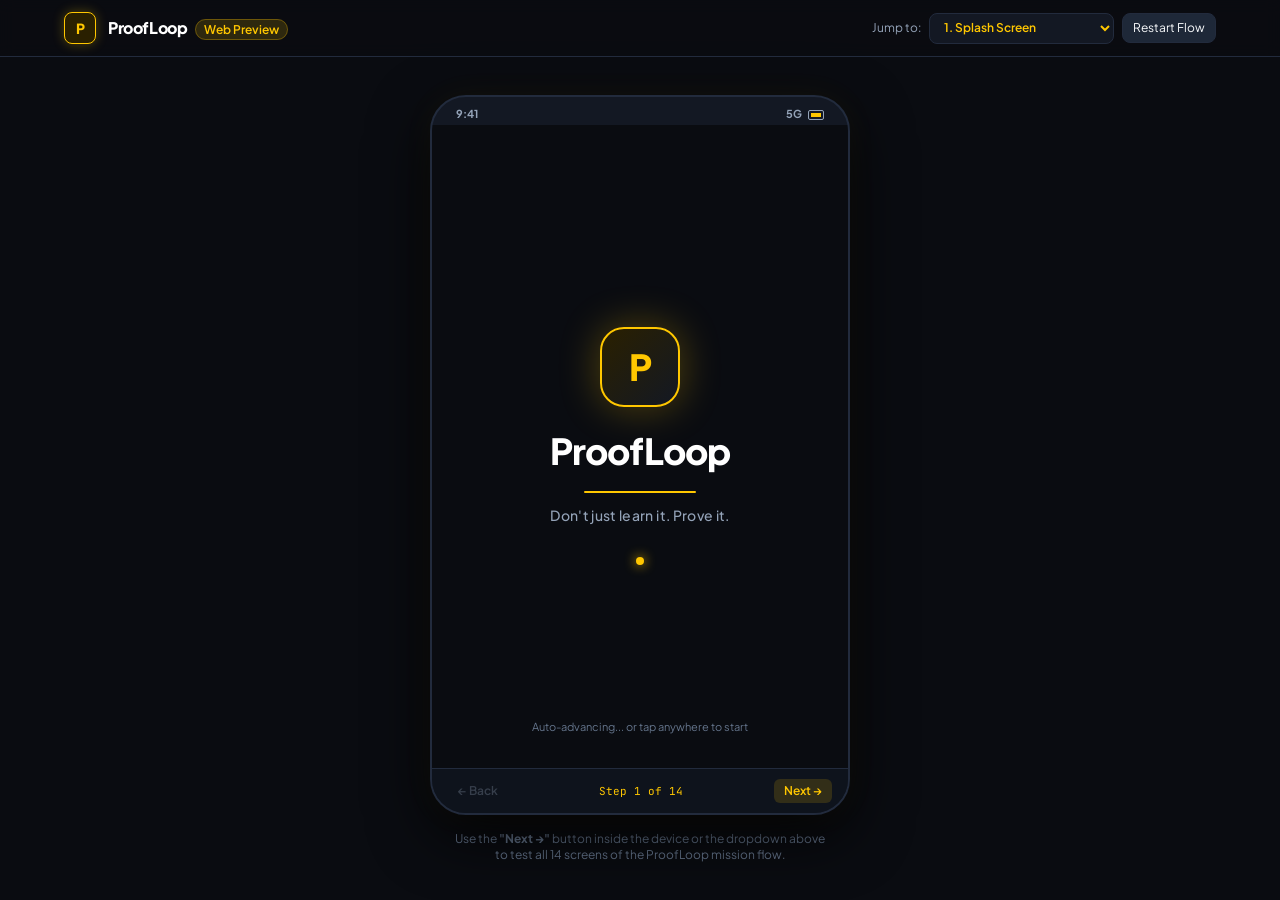
==== commit c8202f38: "feat: deploy React 14-screen interactive prototype to docs" ====
--- a/docs/index.html
+++ b/docs/index.html
@@ -1,2093 +1,17 @@
-<!DOCTYPE html>
+<!doctype html>
 <html lang="en">
-<head>
-  <meta charset="UTF-8" />
-  <meta name="viewport" content="width=device-width, initial-scale=1.0, maximum-scale=1.0, user-scalable=no" />
-  <title>ProofLoop — Interactive Web Prototype</title>
-  <meta name="description" content="ProofLoop: Turning passive learning into verifiable mastery. Built with Kotlin, Jetpack Compose, and Gemini AI." />
-  <link rel="preconnect" href="https://fonts.googleapis.com">
-  <link rel="preconnect" href="https://fonts.gstatic.com" crossorigin>
-  <link href="https://fonts.googleapis.com/css2?family=Plus+Jakarta+Sans:wght@400;500;600;700;800&family=JetBrains+Mono:wght@400;500;700&display=swap" rel="stylesheet">
-  <style>
-    :root {
-      --bg-dark: #0A0C11;
-      --bg-surface: #131722;
-      --card-bg: #131823;
-      --card-border: #222B3D;
-      --card-elevated: #1E2838;
-      --yellow-primary: #FFC700;
-      --yellow-dark: #E5B000;
-      --yellow-glow: rgba(255, 199, 0, 0.2);
-      --cyan-neon: #00E5FF;
-      --cyan-glow: rgba(0, 229, 255, 0.2);
-      --mint-proof: #00E676;
-      --mint-glow: rgba(0, 230, 118, 0.2);
-      --text-primary: #F8FAFC;
-      --text-secondary: #94A3B8;
-      --text-muted: #64748B;
-      --phone-w: 390px;
-      --phone-h: 790px;
-    }
-
-    * {
-      box-sizing: border-box;
-      margin: 0;
-      padding: 0;
-      -webkit-tap-highlight-color: transparent;
-    }
-
-    body {
-      background-color: var(--bg-dark);
-      color: var(--text-primary);
-      font-family: 'Plus Jakarta Sans', -apple-system, BlinkMacSystemFont, sans-serif;
-      min-height: 100vh;
-      overflow-x: hidden;
-      background-image: 
-        radial-gradient(circle at 15% 15%, rgba(255, 199, 0, 0.05) 0%, transparent 40%),
-        radial-gradient(circle at 85% 85%, rgba(0, 229, 255, 0.05) 0%, transparent 40%);
-    }
-
-    /* Outer Container */
-    .app-viewport {
-      display: flex;
-      flex-direction: column;
-      min-height: 100vh;
-    }
-
-    /* Top Nav for Judges */
-    header.judge-bar {
-      display: flex;
-      align-items: center;
-      justify-content: space-between;
-      padding: 14px 28px;
-      background: rgba(10, 12, 17, 0.85);
-      backdrop-filter: blur(16px);
-      border-bottom: 1px solid var(--card-border);
-      position: sticky;
-      top: 0;
-      z-index: 100;
-    }
-
-    .brand-group {
-      display: flex;
-      align-items: center;
-      gap: 12px;
-    }
-
-    .brand-logo-badge {
-      width: 36px;
-      height: 36px;
-      border-radius: 10px;
-      background: linear-gradient(135deg, #2A2000, #131823);
-      border: 1px solid var(--yellow-primary);
-      display: flex;
-      align-items: center;
-      justify-content: center;
-      font-weight: 800;
-      color: var(--yellow-primary);
-      font-size: 18px;
-      box-shadow: 0 0 16px var(--yellow-glow);
-    }
-
-    .brand-title {
-      font-size: 20px;
-      font-weight: 800;
-      letter-spacing: -0.5px;
-      color: var(--text-primary);
-    }
-
-    .hackathon-badge {
-      font-size: 11px;
-      font-weight: 700;
-      padding: 3px 10px;
-      border-radius: 20px;
-      background: rgba(0, 229, 255, 0.12);
-      border: 1px solid var(--cyan-neon);
-      color: var(--cyan-neon);
-      text-transform: uppercase;
-      letter-spacing: 0.5px;
-    }
-
-    .header-actions {
-      display: flex;
-      align-items: center;
-      gap: 12px;
-    }
-
-    .btn-pill {
-      display: inline-flex;
-      align-items: center;
-      gap: 8px;
-      padding: 8px 16px;
-      border-radius: 24px;
-      font-size: 13px;
-      font-weight: 700;
-      cursor: pointer;
-      text-decoration: none;
-      transition: all 0.2s ease;
-      border: none;
-    }
-
-    .btn-yellow {
-      background: var(--yellow-primary);
-      color: #0A0C11;
-      box-shadow: 0 4px 14px var(--yellow-glow);
-    }
-    .btn-yellow:hover {
-      background: #ffd333;
-      transform: translateY(-1px);
-    }
-
-    .btn-ghost {
-      background: var(--card-bg);
-      border: 1px solid var(--card-border);
-      color: var(--text-primary);
-    }
-    .btn-ghost:hover {
-      border-color: var(--yellow-primary);
-      color: var(--yellow-primary);
-    }
-
-    /* Main Showcase Layout */
-    .showcase-grid {
-      display: grid;
-      grid-template-columns: 1fr var(--phone-w) 1fr;
-      gap: 32px;
-      max-width: 1440px;
-      margin: 0 auto;
-      padding: 32px 24px;
-      align-items: start;
-      flex: 1;
-    }
-
-    /* Left Info Column */
-    .info-column {
-      display: flex;
-      flex-direction: column;
-      gap: 20px;
-    }
-
-    .panel-card {
-      background: var(--card-bg);
-      border: 1px solid var(--card-border);
-      border-radius: 20px;
-      padding: 22px;
-      box-shadow: 0 8px 32px rgba(0,0,0,0.3);
-    }
-
-    .panel-header {
-      display: flex;
-      align-items: center;
-      gap: 10px;
-      margin-bottom: 14px;
-    }
-
-    .panel-header h3 {
-      font-size: 16px;
-      font-weight: 700;
-      color: var(--text-primary);
-    }
-
-    .panel-tag {
-      font-size: 10px;
-      font-weight: 700;
-      padding: 2px 8px;
-      border-radius: 12px;
-      background: rgba(255, 199, 0, 0.15);
-      color: var(--yellow-primary);
-      border: 1px solid rgba(255, 199, 0, 0.3);
-    }
-
-    .panel-text {
-      font-size: 13.5px;
-      line-height: 1.6;
-      color: var(--text-secondary);
-      margin-bottom: 14px;
-    }
-
-    .feature-list {
-      list-style: none;
-      display: flex;
-      flex-direction: column;
-      gap: 10px;
-    }
-
-    .feature-item {
-      display: flex;
-      align-items: flex-start;
-      gap: 10px;
-      font-size: 13px;
-      color: var(--text-secondary);
-    }
-
-    .feature-icon {
-      color: var(--yellow-primary);
-      font-size: 15px;
-      flex-shrink: 0;
-      margin-top: 2px;
-    }
-
-    .tech-badges {
-      display: flex;
-      flex-wrap: wrap;
-      gap: 8px;
-      margin-top: 10px;
-    }
-
-    .tech-pill {
-      font-size: 11px;
-      font-family: 'JetBrains Mono', monospace;
-      padding: 4px 10px;
-      border-radius: 6px;
-      background: var(--card-elevated);
-      border: 1px solid var(--card-border);
-      color: var(--text-secondary);
-    }
-
-    /* Center: The Phone Mockup */
-    .phone-container {
-      position: relative;
-      width: var(--phone-w);
-      height: var(--phone-h);
-      margin: 0 auto;
-      border-radius: 46px;
-      background: #000;
-      box-shadow: 
-        0 0 0 10px #1a1e29,
-        0 0 0 12px #2b364c,
-        0 24px 64px rgba(0, 0, 0, 0.8),
-        0 0 40px rgba(255, 199, 0, 0.1);
-      overflow: hidden;
-      display: flex;
-      flex-direction: column;
-    }
-
-    /* Notch / Dynamic Island */
-    .phone-notch {
-      position: absolute;
-      top: 10px;
-      left: 50%;
-      transform: translateX(-50%);
-      width: 110px;
-      height: 26px;
-      background: #000;
-      border-radius: 14px;
-      z-index: 99;
-      display: flex;
-      align-items: center;
-      justify-content: space-around;
-      padding: 0 10px;
-    }
-
-    .notch-camera {
-      width: 10px;
-      height: 10px;
-      border-radius: 50%;
-      background: #111;
-      border: 1.5px solid #222;
-    }
-
-    .notch-sensor {
-      width: 6px;
-      height: 6px;
-      border-radius: 50%;
-      background: #181818;
-    }
-
-    /* Screen Wrapper */
-    .screen-content {
-      flex: 1;
-      background: var(--bg-dark);
-      position: relative;
-      overflow-y: auto;
-      overflow-x: hidden;
-      display: flex;
-      flex-direction: column;
-      padding-top: 42px;
-      padding-bottom: 74px;
-      scrollbar-width: none;
-    }
-    .screen-content::-webkit-scrollbar { display: none; }
-
-    /* Phone Status Bar */
-    .phone-status-bar {
-      position: absolute;
-      top: 0;
-      left: 0;
-      right: 0;
-      height: 42px;
-      display: flex;
-      align-items: center;
-      justify-content: space-between;
-      padding: 0 24px;
-      font-size: 11px;
-      font-weight: 700;
-      color: var(--text-primary);
-      z-index: 90;
-      pointer-events: none;
-    }
-
-    .status-icons {
-      display: flex;
-      align-items: center;
-      gap: 6px;
-    }
-
-    /* Bottom Navigation Bar inside Phone */
-    .phone-bottom-nav {
-      position: absolute;
-      bottom: 0;
-      left: 0;
-      right: 0;
-      height: 68px;
-      background: rgba(19, 24, 35, 0.95);
-      backdrop-filter: blur(20px);
-      border-top: 1px solid var(--card-border);
-      display: flex;
-      align-items: center;
-      justify-content: space-around;
-      padding: 0 12px 12px 12px;
-      z-index: 90;
-    }
-
-    .nav-btn {
-      display: flex;
-      flex-direction: column;
-      align-items: center;
-      gap: 4px;
-      color: var(--text-muted);
-      cursor: pointer;
-      background: none;
-      border: none;
-      font-size: 11px;
-      font-weight: 600;
-      transition: all 0.2s;
-    }
-
-    .nav-btn.active {
-      color: var(--yellow-primary);
-    }
-
-    .nav-btn svg {
-      width: 22px;
-      height: 22px;
-      fill: currentColor;
-    }
-
-    /* Screens Inside Phone */
-    .phone-screen {
-      display: none;
-      flex-direction: column;
-      padding: 16px;
-      min-height: 100%;
-      animation: fadeIn 0.3s ease;
-    }
-    .phone-screen.active {
-      display: flex;
-    }
-
-    @keyframes fadeIn {
-      from { opacity: 0; transform: translateY(6px); }
-      to { opacity: 1; transform: translateY(0); }
-    }
-
-    /* SCREEN: SPLASH SCREEN (Accurate 3-stage animation) */
-    .screen-splash {
-      position: absolute;
-      top: 0;
-      left: 0;
-      right: 0;
-      bottom: 0;
-      background: var(--bg-dark);
-      z-index: 80;
-      display: flex;
-      flex-direction: column;
-      align-items: center;
-      justify-content: center;
-      padding: 24px;
-    }
-
-    .splash-wordmark {
-      font-size: 40px;
-      font-weight: 800;
-      color: var(--text-primary);
-      letter-spacing: -0.5px;
-      opacity: 0;
-      transform: translateY(28px);
-      transition: all 0.6s cubic-bezier(0.16, 1, 0.3, 1);
-    }
-    .splash-wordmark.animate {
-      opacity: 1;
-      transform: translateY(0);
-    }
-
-    .splash-line {
-      width: 180px;
-      height: 2.5px;
-      background: var(--yellow-primary);
-      margin: 14px 0 16px 0;
-      border-radius: 2px;
-      transform: scaleX(0);
-      transform-origin: left;
-      opacity: 0;
-      transition: transform 0.5s cubic-bezier(0.16, 1, 0.3, 1), opacity 0.2s ease;
-    }
-    .splash-line.animate {
-      transform: scaleX(1);
-      opacity: 1;
-    }
-
-    .splash-tagline {
-      font-size: 14px;
-      font-weight: 500;
-      color: var(--text-muted);
-      text-align: center;
-      opacity: 0;
-      transition: opacity 0.5s ease;
-    }
-    .splash-tagline.animate {
-      opacity: 1;
-    }
-
-    .splash-dot {
-      width: 7px;
-      height: 7px;
-      background: var(--yellow-primary);
-      border-radius: 50%;
-      margin-top: 36px;
-      transform: scale(0);
-      box-shadow: 0 0 12px var(--yellow-primary);
-      transition: transform 0.4s cubic-bezier(0.34, 1.56, 0.64, 1);
-    }
-    .splash-dot.animate {
-      transform: scale(1);
-    }
-
-    /* SCREEN: HOME */
-    .home-topbar {
-      display: flex;
-      justify-content: space-between;
-      align-items: center;
-      margin-bottom: 16px;
-    }
-
-    .profile-pill {
-      display: flex;
-      align-items: center;
-      gap: 10px;
-    }
-
-    .avatar-circle {
-      width: 38px;
-      height: 38px;
-      border-radius: 50%;
-      background: #2A2000;
-      border: 1.5px solid var(--yellow-primary);
-      color: var(--yellow-primary);
-      font-weight: 800;
-      display: flex;
-      align-items: center;
-      justify-content: center;
-      font-size: 14px;
-    }
-
-    .greeting-text {
-      font-size: 15px;
-      font-weight: 700;
-      color: var(--text-primary);
-    }
-
-    .greeting-sub {
-      font-size: 11px;
-      color: var(--text-muted);
-    }
-
-    .stat-pill {
-      display: flex;
-      align-items: center;
-      gap: 6px;
-      background: var(--card-bg);
-      border: 1px solid var(--card-border);
-      border-radius: 20px;
-      padding: 6px 12px;
-      font-size: 12px;
-      font-weight: 700;
-      color: var(--yellow-primary);
-    }
-
-    /* Continue Learning Card (Dynamic Zero-state / Active) */
-    .continue-card {
-      background: linear-gradient(135deg, #1C2333 0%, #131823 100%);
-      border: 1px solid var(--card-border);
-      border-radius: 20px;
-      padding: 18px;
-      margin-bottom: 20px;
-      display: flex;
-      align-items: center;
-      justify-content: space-between;
-      cursor: pointer;
-      transition: all 0.2s ease;
-      position: relative;
-      overflow: hidden;
-    }
-    .continue-card::before {
-      content: '';
-      position: absolute;
-      top: 0; right: 0; width: 120px; height: 120px;
-      background: radial-gradient(circle, rgba(255,199,0,0.08) 0%, transparent 70%);
-      pointer-events: none;
-    }
-    .continue-card:hover {
-      border-color: var(--yellow-primary);
-      transform: translateY(-2px);
-    }
-
-    .continue-info {
-      display: flex;
-      flex-direction: column;
-      gap: 4px;
-    }
-
-    .badge-label {
-      font-size: 10px;
-      font-weight: 700;
-      text-transform: uppercase;
-      letter-spacing: 0.6px;
-      color: var(--yellow-primary);
-    }
-
-    .continue-title {
-      font-size: 16px;
-      font-weight: 700;
-      color: var(--text-primary);
-    }
-
-    .continue-sub {
-      font-size: 12px;
-      color: var(--text-muted);
-    }
-
-    .progress-ring-box {
-      position: relative;
-      width: 54px;
-      height: 54px;
-      display: flex;
-      align-items: center;
-      justify-content: center;
-    }
-
-    .progress-ring-box svg {
-      width: 54px;
-      height: 54px;
-      transform: rotate(-90deg);
-    }
-
-    .ring-bg {
-      stroke: #1E2838;
-      stroke-width: 4;
-      fill: none;
-    }
-
-    .ring-progress {
-      stroke: var(--yellow-primary);
-      stroke-width: 4;
-      stroke-linecap: round;
-      fill: none;
-      stroke-dasharray: 140;
-      stroke-dashoffset: 40; /* 70% */
-      transition: stroke-dashoffset 0.8s ease;
-    }
-
-    .ring-val {
-      position: absolute;
-      font-size: 11px;
-      font-weight: 800;
-      color: var(--yellow-primary);
-    }
-
-    /* Section Header */
-    .section-title-row {
-      display: flex;
-      justify-content: space-between;
-      align-items: center;
-      margin-bottom: 12px;
-    }
-
-    .section-title {
-      font-size: 14px;
-      font-weight: 700;
-      color: var(--text-primary);
-      letter-spacing: -0.2px;
-    }
-
-    .section-link {
-      font-size: 12px;
-      color: var(--yellow-primary);
-      text-decoration: none;
-      font-weight: 600;
-    }
-
-    /* Missions List */
-    .mission-item {
-      background: var(--card-bg);
-      border: 1px solid var(--card-border);
-      border-radius: 16px;
-      padding: 14px;
-      margin-bottom: 12px;
-      display: flex;
-      align-items: center;
-      gap: 12px;
-      cursor: pointer;
-      transition: all 0.2s ease;
-    }
-
-    .mission-item:hover:not(.locked) {
-      border-color: rgba(255, 199, 0, 0.4);
-      background: #181F2E;
-    }
-
-    .mission-item.locked {
-      opacity: 0.6;
-      cursor: not-allowed;
-      border-style: dashed;
-    }
-
-    .mission-icon-box {
-      width: 44px;
-      height: 44px;
-      border-radius: 12px;
-      background: #1E2838;
-      display: flex;
-      align-items: center;
-      justify-content: center;
-      font-size: 20px;
-      flex-shrink: 0;
-    }
-
-    .mission-meta {
-      flex: 1;
-      display: flex;
-      flex-direction: column;
-      gap: 4px;
-    }
-
-    .mission-title {
-      font-size: 14px;
-      font-weight: 700;
-      color: var(--text-primary);
-    }
-
-    .mission-tags {
-      display: flex;
-      align-items: center;
-      gap: 8px;
-    }
-
-    .tag-chip {
-      font-size: 10px;
-      font-weight: 600;
-      padding: 2px 7px;
-      border-radius: 4px;
-      background: #1E2838;
-      color: var(--text-secondary);
-    }
-
-    .tag-chip.active-chip {
-      background: rgba(0, 229, 255, 0.12);
-      color: var(--cyan-neon);
-    }
-
-    .tag-chip.locked-chip {
-      background: rgba(255, 77, 79, 0.15);
-      color: #FF4D4F;
-    }
-
-    /* SCREEN: MISSION WORKSPACE & VOICE DEFENSE */
-    .screen-workspace {
-      gap: 14px;
-    }
-
-    .mission-brief-card {
-      background: var(--card-bg);
-      border: 1px solid var(--card-border);
-      border-radius: 16px;
-      padding: 16px;
-    }
-
-    .badge-diff {
-      display: inline-block;
-      font-size: 10px;
-      font-weight: 700;
-      padding: 2px 8px;
-      border-radius: 12px;
-      background: rgba(0, 230, 118, 0.15);
-      color: var(--mint-proof);
-      margin-bottom: 8px;
-    }
-
-    .brief-title {
-      font-size: 16px;
-      font-weight: 800;
-      color: var(--text-primary);
-      margin-bottom: 6px;
-    }
-
-    .brief-desc {
-      font-size: 12.5px;
-      color: var(--text-secondary);
-      line-height: 1.5;
-    }
-
-    .code-editor-sim {
-      background: #0D1017;
-      border: 1px solid var(--card-border);
-      border-radius: 14px;
-      padding: 14px;
-      font-family: 'JetBrains Mono', monospace;
-      font-size: 12px;
-      line-height: 1.5;
-      color: #79C0FF;
-    }
-
-    .code-comment { color: #8B949E; }
-    .code-keyword { color: #FF7B72; }
-    .code-fn { color: #D2A8FF; }
-    .code-num { color: #79C0FF; }
-
-    /* Voice Reasoning Module */
-    .voice-defense-box {
-      background: var(--card-bg);
-      border: 1.5px solid rgba(255, 199, 0, 0.3);
-      border-radius: 18px;
-      padding: 16px;
-      display: flex;
-      flex-direction: column;
-      align-items: center;
-      text-align: center;
-      gap: 12px;
-      box-shadow: 0 4px 20px rgba(255, 199, 0, 0.05);
-    }
-
-    .voice-prompt {
-      font-size: 13px;
-      font-weight: 700;
-      color: var(--yellow-primary);
-    }
-
-    .mic-button-interactive {
-      width: 64px;
-      height: 64px;
-      border-radius: 50%;
-      background: linear-gradient(135deg, #2A2000, #181F2E);
-      border: 2px solid var(--yellow-primary);
-      display: flex;
-      align-items: center;
-      justify-content: center;
-      cursor: pointer;
-      color: var(--yellow-primary);
-      box-shadow: 0 0 20px var(--yellow-glow);
-      transition: all 0.3s;
-    }
-    .mic-button-interactive.recording {
-      animation: pulseMic 1.2s infinite ease-in-out;
-      background: var(--yellow-primary);
-      color: #0A0C11;
-    }
-
-    @keyframes pulseMic {
-      0%, 100% { box-shadow: 0 0 0 0 rgba(255, 199, 0, 0.7); transform: scale(1); }
-      50% { box-shadow: 0 0 0 16px rgba(255, 199, 0, 0); transform: scale(1.06); }
-    }
-
-    .wave-bars {
-      display: flex;
-      align-items: center;
-      gap: 4px;
-      height: 24px;
-    }
-
-    .wave-bar {
-      width: 4px;
-      background: var(--yellow-primary);
-      border-radius: 2px;
-      height: 8px;
-      transition: height 0.15s ease;
-    }
-    .wave-bars.active .wave-bar:nth-child(1) { animation: wave 0.6s infinite ease 0.1s; }
-    .wave-bars.active .wave-bar:nth-child(2) { animation: wave 0.8s infinite ease 0.3s; }
-    .wave-bars.active .wave-bar:nth-child(3) { animation: wave 0.5s infinite ease 0.2s; }
-    .wave-bars.active .wave-bar:nth-child(4) { animation: wave 0.7s infinite ease 0.4s; }
-    .wave-bars.active .wave-bar:nth-child(5) { animation: wave 0.9s infinite ease 0.1s; }
-
-    @keyframes wave {
-      0%, 100% { height: 6px; }
-      50% { height: 22px; }
-    }
-
-    .transcript-box {
-      background: #0E131C;
-      border: 1px solid var(--card-border);
-      border-radius: 10px;
-      padding: 10px;
-      font-size: 12px;
-      color: var(--text-secondary);
-      line-height: 1.4;
-      text-align: left;
-      width: 100%;
-      min-height: 48px;
-      font-style: italic;
-    }
-
-    /* SCREEN: AI ANALYSIS */
-    .ai-analysis-container {
-      display: flex;
-      flex-direction: column;
-      align-items: center;
-      justify-content: center;
-      min-height: 480px;
-      text-align: center;
-      padding: 24px;
-      gap: 20px;
-    }
-
-    .ai-spinner-box {
-      width: 80px;
-      height: 80px;
-      position: relative;
-      display: flex;
-      align-items: center;
-      justify-content: center;
-    }
-
-    .ai-spinner-ring {
-      width: 100%;
-      height: 100%;
-      border-radius: 50%;
-      border: 3px solid rgba(0, 229, 255, 0.15);
-      border-top-color: var(--cyan-neon);
-      animation: spin 1s infinite linear;
-    }
-
-    @keyframes spin {
-      to { transform: rotate(360deg); }
-    }
-
-    .ai-icon-center {
-      position: absolute;
-      font-size: 28px;
-    }
-
-    .analysis-steps {
-      display: flex;
-      flex-direction: column;
-      gap: 12px;
-      width: 100%;
-      text-align: left;
-    }
-
-    .analysis-step-row {
-      display: flex;
-      align-items: center;
-      gap: 10px;
-      font-size: 13px;
-      color: var(--text-muted);
-      transition: color 0.3s;
-    }
-    .analysis-step-row.completed {
-      color: var(--mint-proof);
-    }
-    .analysis-step-row.active {
-      color: var(--yellow-primary);
-      font-weight: 700;
-    }
-
-    /* SCREEN: IMPROVEMENT & SCORE */
-    .score-summary-card {
-      background: var(--card-bg);
-      border: 1px solid var(--card-border);
-      border-radius: 20px;
-      padding: 20px;
-      text-align: center;
-      margin-bottom: 16px;
-    }
-
-    .mastery-badge-gold {
-      display: inline-block;
-      font-size: 11px;
-      font-weight: 800;
-      padding: 4px 12px;
-      border-radius: 20px;
-      background: rgba(255, 199, 0, 0.15);
-      border: 1px solid var(--yellow-primary);
-      color: var(--yellow-primary);
-      letter-spacing: 0.5px;
-      margin-bottom: 12px;
-    }
-
-    .score-comparison-row {
-      display: flex;
-      align-items: center;
-      justify-content: center;
-      gap: 18px;
-      margin: 14px 0;
-    }
-
-    .score-box {
-      display: flex;
-      flex-direction: column;
-      gap: 2px;
-    }
-
-    .score-num {
-      font-size: 32px;
-      font-weight: 800;
-      color: var(--text-primary);
-    }
-    .score-num.highlight {
-      color: var(--yellow-primary);
-    }
-
-    .score-lbl {
-      font-size: 11px;
-      color: var(--text-muted);
-    }
-
-    .score-arrow {
-      font-size: 22px;
-      color: var(--mint-proof);
-      font-weight: 800;
-    }
-
-    .delta-badge {
-      font-size: 13px;
-      font-weight: 700;
-      color: var(--mint-proof);
-      background: rgba(0, 230, 118, 0.1);
-      padding: 4px 12px;
-      border-radius: 12px;
-      display: inline-block;
-    }
-
-    /* SCREEN: PROOF CARD */
-    .proof-card-holo {
-      background: linear-gradient(135deg, #182030 0%, #10141E 50%, #1A2133 100%);
-      border: 2px solid var(--yellow-primary);
-      border-radius: 22px;
-      padding: 22px;
-      box-shadow: 
-        0 12px 32px rgba(0, 0, 0, 0.6),
-        0 0 24px rgba(255, 199, 0, 0.15);
-      position: relative;
-      overflow: hidden;
-      margin-bottom: 16px;
-    }
-
-    .proof-card-holo::after {
-      content: '';
-      position: absolute;
-      top: -50%;
-      left: -50%;
-      width: 200%;
-      height: 200%;
-      background: linear-gradient(
-        45deg,
-        transparent 40%,
-        rgba(255, 255, 255, 0.05) 50%,
-        transparent 60%
-      );
-      animation: holoSweep 6s infinite linear;
-      pointer-events: none;
-    }
-
-    @keyframes holoSweep {
-      0% { transform: translateY(-30%) rotate(25deg); }
-      100% { transform: translateY(30%) rotate(25deg); }
-    }
-
-    .card-top {
-      display: flex;
-      justify-content: space-between;
-      align-items: center;
-      margin-bottom: 16px;
-    }
-
-    .card-issuer {
-      font-size: 12px;
-      font-weight: 800;
-      color: var(--yellow-primary);
-      letter-spacing: 0.5px;
-    }
-
-    .card-verified-tag {
-      font-size: 10px;
-      font-weight: 700;
-      padding: 2px 8px;
-      border-radius: 10px;
-      background: rgba(0, 230, 118, 0.15);
-      border: 1px solid var(--mint-proof);
-      color: var(--mint-proof);
-    }
-
-    .card-skill-title {
-      font-size: 18px;
-      font-weight: 800;
-      color: var(--text-primary);
-      margin-bottom: 4px;
-    }
-
-    .card-learner {
-      font-size: 13px;
-      color: var(--text-secondary);
-      margin-bottom: 16px;
-    }
-
-    .card-qr-row {
-      display: flex;
-      align-items: center;
-      justify-content: space-between;
-      padding-top: 14px;
-      border-top: 1px dashed var(--card-border);
-    }
-
-    .qr-mock {
-      width: 60px;
-      height: 60px;
-      background: #fff;
-      border-radius: 8px;
-      padding: 4px;
-      display: flex;
-      align-items: center;
-      justify-content: center;
-    }
-
-    .qr-mock svg {
-      width: 100%;
-      height: 100%;
-    }
-
-    .card-hash-box {
-      display: flex;
-      flex-direction: column;
-      gap: 2px;
-      font-family: 'JetBrains Mono', monospace;
-    }
-
-    .hash-label {
-      font-size: 9px;
-      color: var(--text-muted);
-      text-transform: uppercase;
-    }
-
-    .hash-val {
-      font-size: 10.5px;
-      color: var(--cyan-neon);
-      word-break: break-all;
-    }
-
-    /* SCREEN: PROGRESS & ANALYTICS */
-    .tab-pill-row {
-      display: flex;
-      background: #10141E;
-      border: 1px solid var(--card-border);
-      border-radius: 12px;
-      padding: 4px;
-      margin-bottom: 16px;
-      gap: 4px;
-    }
-
-    .tab-pill-btn {
-      flex: 1;
-      padding: 8px 0;
-      text-align: center;
-      border-radius: 8px;
-      font-size: 12px;
-      font-weight: 700;
-      color: var(--text-muted);
-      background: none;
-      border: none;
-      cursor: pointer;
-      transition: all 0.2s;
-    }
-
-    .tab-pill-btn.active {
-      background: var(--yellow-primary);
-      color: #0A0C11;
-    }
-
-    .tab-content {
-      display: none;
-      flex-direction: column;
-      gap: 12px;
-    }
-    .tab-content.active {
-      display: flex;
-    }
-
-    .skill-bar-card {
-      background: var(--card-bg);
-      border: 1px solid var(--card-border);
-      border-radius: 14px;
-      padding: 12px 14px;
-      display: flex;
-      flex-direction: column;
-      gap: 6px;
-    }
-
-    .skill-info-row {
-      display: flex;
-      justify-content: space-between;
-      font-size: 13px;
-      font-weight: 600;
-    }
-
-    .skill-meter-track {
-      width: 100%;
-      height: 6px;
-      background: #1E2838;
-      border-radius: 3px;
-      overflow: hidden;
-    }
-
-    .skill-meter-fill {
-      height: 100%;
-      border-radius: 3px;
-      background: linear-gradient(90deg, var(--yellow-primary), var(--cyan-neon));
-    }
-
-    /* SCREEN: PROFILE */
-    .profile-card {
-      background: var(--card-bg);
-      border: 1px solid var(--card-border);
-      border-radius: 18px;
-      padding: 16px;
-      display: flex;
-      align-items: center;
-      gap: 14px;
-      margin-bottom: 18px;
-    }
-
-    .profile-menu-list {
-      background: var(--card-bg);
-      border: 1px solid var(--card-border);
-      border-radius: 18px;
-      overflow: hidden;
-      margin-bottom: 20px;
-    }
-
-    .menu-row {
-      display: flex;
-      align-items: center;
-      justify-content: space-between;
-      padding: 14px 16px;
-      border-bottom: 1px solid var(--card-border);
-      cursor: pointer;
-      font-size: 13.5px;
-      transition: background 0.2s;
-    }
-    .menu-row:last-child { border-bottom: none; }
-    .menu-row:hover { background: #181F2E; }
-
-    /* Modal Dialog for Help & About */
-    .modal-overlay {
-      display: none;
-      position: absolute;
-      top: 0; left: 0; right: 0; bottom: 0;
-      background: rgba(0, 0, 0, 0.75);
-      backdrop-filter: blur(8px);
-      z-index: 99;
-      align-items: center;
-      justify-content: center;
-      padding: 20px;
-      animation: fadeIn 0.2s ease;
-    }
-    .modal-overlay.active { display: flex; }
-
-    .modal-box {
-      background: var(--card-bg);
-      border: 1px solid var(--card-border);
-      border-radius: 20px;
-      padding: 20px;
-      width: 100%;
-      max-width: 320px;
-      display: flex;
-      flex-direction: column;
-      gap: 12px;
-      box-shadow: 0 16px 36px rgba(0,0,0,0.8);
-    }
-
-    .modal-title {
-      font-size: 17px;
-      font-weight: 800;
-      color: var(--text-primary);
-    }
-
-    .modal-sub {
-      font-size: 13px;
-      font-weight: 700;
-      color: var(--yellow-primary);
-    }
-
-    .modal-body {
-      font-size: 12.5px;
-      color: var(--text-secondary);
-      line-height: 1.55;
-    }
-
-    /* Right Column: Judge Controls */
-    .controls-column {
-      display: flex;
-      flex-direction: column;
-      gap: 18px;
-    }
-
-    .nav-shortcuts-grid {
-      display: grid;
-      grid-template-columns: 1fr 1fr;
-      gap: 10px;
-    }
-
-    .quick-jump-btn {
-      background: var(--card-bg);
-      border: 1px solid var(--card-border);
-      border-radius: 12px;
-      padding: 12px;
-      display: flex;
-      flex-direction: column;
-      align-items: flex-start;
-      gap: 6px;
-      cursor: pointer;
-      color: var(--text-primary);
-      text-align: left;
-      transition: all 0.2s;
-    }
-
-    .quick-jump-btn:hover {
-      border-color: var(--yellow-primary);
-      background: #181F2E;
-      transform: translateY(-2px);
-    }
-
-    .quick-jump-btn.active {
-      border-color: var(--yellow-primary);
-      background: rgba(255, 199, 0, 0.08);
-    }
-
-    .jump-icon { font-size: 20px; }
-    .jump-title { font-size: 12.5px; font-weight: 700; }
-    .jump-desc { font-size: 10.5px; color: var(--text-muted); }
-
-    /* Responsive */
-    @media (max-width: 1100px) {
-      .showcase-grid {
-        grid-template-columns: 1fr;
-        justify-items: center;
-      }
-      .info-column, .controls-column {
-        width: 100%;
-        max-width: 520px;
-      }
-    }
-  </style>
-</head>
-<body>
-
-<div class="app-viewport">
-  <!-- Top Judge Bar -->
-  <header class="judge-bar">
-    <div class="brand-group">
-      <div class="brand-logo-badge">P</div>
-      <div>
-        <div class="brand-title">ProofLoop</div>
-      </div>
-      <span class="hackathon-badge">Hackathon Prototype</span>
-    </div>
-    <div class="header-actions">
-      <button class="btn-pill btn-ghost" onclick="triggerSplashAnimation()">
-        <span>✨ Replay Splash</span>
-      </button>
-      <a href="https://github.com/muraliganesh1421/ProofLoop" target="_blank" class="btn-pill btn-ghost">
-        <span>GitHub Repo</span>
-      </a>
-      <a href="./proofloop-debug.apk" download="proofloop-debug.apk" target="_blank" class="btn-pill btn-yellow">
-        <span>Download APK (23.6 MB)</span>
-      </a>
-    </div>
-  </header>
-
-  <!-- Main Showcase Area -->
-  <main class="showcase-grid">
-    <!-- Left Column: Context & Evaluation Criteria -->
-    <div class="info-column">
-      <div class="panel-card">
-        <div class="panel-header">
-          <h3>The Problem & Solution</h3>
-          <span class="panel-tag">Core Value</span>
-        </div>
-        <p class="panel-text">
-          Traditional learning apps allow users to passively watch videos or guess multiple-choice quizzes without proving genuine understanding.
-        </p>
-        <p class="panel-text">
-          <strong>ProofLoop</strong> changes this by forcing users to <em>defend their solutions out loud</em>. The multimodal AI evaluates reasoning depth, unlocks sequential skills through prerequisite verification, and mints cryptographically tamper-proof <strong>Proof Cards</strong>.
-        </p>
-      </div>
-
-      <div class="panel-card">
-        <div class="panel-header">
-          <h3>Key Innovations for Judges</h3>
-          <span class="panel-tag">Hackathon</span>
-        </div>
-        <ul class="feature-list">
-          <li class="feature-item">
-            <span class="feature-icon">🛡️</span>
-            <div><strong>Zero-Config Offline Demo:</strong> Fallback AI ensures judges never get blocked by network or API key issues.</div>
-          </li>
-          <li class="feature-item">
-            <span class="feature-icon">🎙️</span>
-            <div><strong>Voice-First Defense:</strong> Verbal reasoning captures true mastery that automated unit tests miss.</div>
-          </li>
-          <li class="feature-item">
-            <span class="feature-icon">🔒</span>
-            <div><strong>Prerequisite Enforcing:</strong> Advanced algorithmic missions remain strictly locked until prerequisites are proved.</div>
-          </li>
-          <li class="feature-item">
-            <span class="feature-icon">📜</span>
-            <div><strong>Cryptographic Proof Cards:</strong> Verifiable skill credentials issued with SHA hashes and exportable cards.</div>
-          </li>
-        </ul>
-      </div>
-
-      <div class="panel-card">
-        <div class="panel-header">
-          <h3>Production Tech Stack</h3>
-        </div>
-        <div class="tech-badges">
-          <span class="tech-pill">Kotlin 2.2</span>
-          <span class="tech-pill">Jetpack Compose</span>
-          <span class="tech-pill">Material 3</span>
-          <span class="tech-pill">Gemini 1.5 Flash</span>
-          <span class="tech-pill">DataStore</span>
-          <span class="tech-pill">Local-First</span>
-          <span class="tech-pill">Android SDK 35</span>
-        </div>
-      </div>
-    </div>
-
-    <!-- Center Column: Interactive Smartphone Emulator -->
-    <div class="phone-container" id="phoneWrapper">
-      <!-- Notch -->
-      <div class="phone-notch">
-        <div class="notch-camera"></div>
-        <div class="notch-sensor"></div>
-      </div>
-
-      <!-- Status Bar -->
-      <div class="phone-status-bar">
-        <span>9:41</span>
-        <div class="status-icons">
-          <span>5G</span>
-          <span>100%</span>
-        </div>
-      </div>
-
-      <!-- Screen Container -->
-      <div class="screen-content">
-        <!-- 1. SPLASH SCREEN INTRO -->
-        <div class="screen-splash" id="screenSplash">
-          <div class="splash-wordmark" id="splashWordmark">ProofLoop</div>
-          <div class="splash-line" id="splashLine"></div>
-          <div class="splash-tagline" id="splashTagline">Don't just learn it. Prove it.</div>
-          <div class="splash-dot" id="splashDot"></div>
-        </div>
-
-        <!-- 2. HOME SCREEN -->
-        <div class="phone-screen active" id="screenHome">
-          <div class="home-topbar">
-            <div class="profile-pill">
-              <div class="avatar-circle">M</div>
-              <div>
-                <div class="greeting-text">Murali Ganesh</div>
-                <div class="greeting-sub">Student · ProofLoop</div>
-              </div>
-            </div>
-            <div class="stat-pill">
-              <span>🔥 3 Days</span>
-            </div>
-          </div>
-
-          <!-- Continue Learning Banner -->
-          <div class="continue-card" onclick="goToScreen('workspace')">
-            <div class="continue-info">
-              <span class="badge-label">Active Mission</span>
-              <div class="continue-title">Binary Search Mastery</div>
-              <div class="continue-sub">Defend worst-case boundary & invariant</div>
-            </div>
-            <div class="progress-ring-box">
-              <svg viewBox="0 0 54 54">
-                <circle class="ring-bg" cx="27" cy="27" r="22" />
-                <circle class="ring-progress" cx="27" cy="27" r="22" />
-              </svg>
-              <span class="ring-val">70%</span>
-            </div>
-          </div>
-
-          <!-- Missions Section -->
-          <div class="section-title-row">
-            <span class="section-title">Available Missions</span>
-            <span class="section-link">All (3)</span>
-          </div>
-
-          <!-- Mission 1 (Active) -->
-          <div class="mission-item" onclick="goToScreen('workspace')">
-            <div class="mission-icon-box">🔍</div>
-            <div class="mission-meta">
-              <div class="mission-title">1. Binary Search Invariant</div>
-              <div class="mission-tags">
-                <span class="tag-chip active-chip">Ready to Prove</span>
-                <span class="tag-chip">Medium</span>
-                <span class="tag-chip">+150 XP</span>
-              </div>
-            </div>
-            <span style="color: var(--yellow-primary); font-weight: bold;">›</span>
-          </div>
-
-          <!-- Mission 2 (Locked) -->
-          <div class="mission-item locked" onclick="showLockedAlert('Complete Mission 1 (Binary Search) to unlock Knapsack DP!')">
-            <div class="mission-icon-box">🔒</div>
-            <div class="mission-meta">
-              <div class="mission-title">2. Dynamic Programming 0/1</div>
-              <div class="mission-tags">
-                <span class="tag-chip locked-chip">Prerequisite Locked</span>
-                <span class="tag-chip">Hard</span>
-              </div>
-            </div>
-          </div>
-
-          <!-- Mission 3 (Locked) -->
-          <div class="mission-item locked" onclick="showLockedAlert('Prerequisite not met: Complete DP & Graph Theory first!')">
-            <div class="mission-icon-box">🔒</div>
-            <div class="mission-meta">
-              <div class="mission-title">3. Distributed Consensus Proof</div>
-              <div class="mission-tags">
-                <span class="tag-chip locked-chip">Prerequisite Locked</span>
-                <span class="tag-chip">Expert</span>
-              </div>
-            </div>
-          </div>
-        </div>
-
-        <!-- 3. WORKSPACE & VOICE DEFENSE SCREEN -->
-        <div class="phone-screen screen-workspace" id="screenWorkspace">
-          <div class="mission-brief-card">
-            <span class="badge-diff">Algorithms · Medium</span>
-            <div class="brief-title">Binary Search Correctness</div>
-            <div class="brief-desc">
-              Implement binary search and <strong>verbally defend</strong> why integer overflow does not occur in your midpoint calculation.
-            </div>
-          </div>
-
-          <div class="code-editor-sim">
-            <span class="code-keyword">fun</span> <span class="code-fn">binarySearch</span>(arr: IntArray, target: Int): Int {<br>
-            &nbsp;&nbsp;<span class="code-keyword">var</span> low = <span class="code-num">0</span>; <span class="code-keyword">var</span> high = arr.size - <span class="code-num">1</span><br>
-            &nbsp;&nbsp;<span class="code-keyword">while</span> (low &lt;= high) {<br>
-            &nbsp;&nbsp;&nbsp;&nbsp;<span class="code-comment">// Safe midpoint avoids 32-bit overflow:</span><br>
-            &nbsp;&nbsp;&nbsp;&nbsp;<span class="code-keyword">val</span> mid = low + (high - low) / <span class="code-num">2</span><br>
-            &nbsp;&nbsp;&nbsp;&nbsp;<span class="code-keyword">if</span> (arr[mid] == target) <span class="code-keyword">return</span> mid<br>
-            &nbsp;&nbsp;&nbsp;&nbsp;<span class="code-keyword">else if</span> (arr[mid] &lt; target) low = mid + <span class="code-num">1</span><br>
-            &nbsp;&nbsp;&nbsp;&nbsp;<span class="code-keyword">else</span> high = mid - <span class="code-num">1</span><br>
-            &nbsp;&nbsp;}<br>
-            &nbsp;&nbsp;<span class="code-keyword">return</span> -<span class="code-num">1</span><br>
-            }
-          </div>
-
-          <!-- Interactive Voice Module -->
-          <div class="voice-defense-box">
-            <div class="voice-prompt">🎙️ Defend Your Midpoint Calculation</div>
-            <div class="mic-button-interactive" id="micBtn" onclick="toggleVoiceRecording()">
-              <svg width="28" height="28" viewBox="0 0 24 24" fill="currentColor">
-                <path d="M12 14c1.66 0 3-1.34 3-3V5c0-1.66-1.34-3-3-3S9 3.34 9 5v6c0 1.66 1.34 3 3 3z"/>
-                <path d="M17 11c0 2.76-2.24 5-5 5s-5-2.24-5-5H5c0 3.53 2.61 6.43 6 6.92V21h2v-3.08c3.39-.49 6-3.39 6-6.92h-2z"/>
-              </svg>
-            </div>
-            <div class="wave-bars" id="waveBars">
-              <div class="wave-bar"></div>
-              <div class="wave-bar"></div>
-              <div class="wave-bar"></div>
-              <div class="wave-bar"></div>
-              <div class="wave-bar"></div>
-            </div>
-            <div class="transcript-box" id="transcriptBox">
-              "Tap the mic to record defense or click 'Simulate Voice' in judge panel."
-            </div>
-            <button class="btn-pill btn-yellow" style="width: 100%; justify-content: center;" onclick="runAiAnalysisFlow()">
-              Submit for AI Verification ›
-            </button>
-          </div>
-        </div>
-
-        <!-- 4. AI ANALYSIS SCREEN -->
-        <div class="phone-screen" id="screenAnalysis">
-          <div class="ai-analysis-container">
-            <div class="ai-spinner-box">
-              <div class="ai-spinner-ring"></div>
-              <div class="ai-icon-center">✨</div>
-            </div>
-            <h3 style="font-size: 18px; font-weight: 800; color: var(--text-primary);">Gemini AI Evaluation</h3>
-            <p style="font-size: 13px; color: var(--text-secondary);" id="aiStepSubtitle">Analyzing algorithmic defense...</p>
-
-            <div class="analysis-steps">
-              <div class="analysis-step-row" id="step1">
-                <span>✓</span> 1. Validating invariant correctness
-              </div>
-              <div class="analysis-step-row" id="step2">
-                <span>✓</span> 2. Checking boundary & overflow handling
-              </div>
-              <div class="analysis-step-row" id="step3">
-                <span>✓</span> 3. Scoring verbal articulation depth
-              </div>
-              <div class="analysis-step-row" id="step4">
-                <span>✓</span> 4. Minting cryptographic proof hash
-              </div>
-            </div>
-          </div>
-        </div>
-
-        <!-- 5. IMPROVEMENT & SCORECARD SCREEN -->
-        <div class="phone-screen" id="screenImprovement">
-          <div class="score-summary-card">
-            <div class="mastery-badge-gold">HIGH MASTERY VERIFIED</div>
-            <h3 style="font-size: 20px; font-weight: 800; margin-bottom: 4px;">Reasoning Proven!</h3>
-            <p style="font-size: 12.5px; color: var(--text-muted);">Defended against 4 edge cases successfully</p>
-
-            <div class="score-comparison-row">
-              <div class="score-box">
-                <span class="score-num">61</span>
-                <span class="score-lbl">First Attempt</span>
-              </div>
-              <div class="score-arrow">➔</div>
-              <div class="score-box">
-                <span class="score-num highlight">78</span>
-                <span class="score-lbl">Defended Score</span>
-              </div>
-            </div>
-
-            <div class="delta-badge">+17% Improvement Demonstrated</div>
-          </div>
-
-          <!-- Breakdown list -->
-          <div style="background: var(--card-bg); border: 1px solid var(--card-border); border-radius: 16px; padding: 16px; margin-bottom: 16px;">
-            <div style="font-size: 13px; font-weight: 700; margin-bottom: 10px;">Evaluation Breakdown</div>
-            <div style="display: flex; justify-content: space-between; font-size: 12px; margin-bottom: 8px;">
-              <span style="color: var(--text-secondary);">Algorithmic Rigor</span>
-              <span style="color: var(--yellow-primary); font-weight: 700;">92%</span>
-            </div>
-            <div style="display: flex; justify-content: space-between; font-size: 12px; margin-bottom: 8px;">
-              <span style="color: var(--text-secondary);">Verbal Articulation</span>
-              <span style="color: var(--yellow-primary); font-weight: 700;">85%</span>
-            </div>
-            <div style="display: flex; justify-content: space-between; font-size: 12px;">
-              <span style="color: var(--text-secondary);">Boundary Defense</span>
-              <span style="color: var(--yellow-primary); font-weight: 700;">89%</span>
-            </div>
-          </div>
-
-          <button class="btn-pill btn-yellow" style="width: 100%; justify-content: center;" onclick="goToScreen('proof')">
-            Generate Proof Card 🛡️
-          </button>
-        </div>
-
-        <!-- 6. PROOF CARD SCREEN -->
-        <div class="phone-screen" id="screenProof">
-          <div class="proof-card-holo">
-            <div class="card-top">
-              <span class="card-issuer">PROOF LOOP CREDENTIAL</span>
-              <span class="card-verified-tag">VERIFIED MASTERY</span>
-            </div>
-
-            <div class="card-skill-title">Binary Search Correctness</div>
-            <div class="card-learner">Issued to: <strong>Murali Ganesh</strong></div>
-
-            <div style="font-size: 12px; color: var(--text-secondary); line-height: 1.5; margin-bottom: 16px;">
-              This credential certifies that the earner has actively defended the loop invariant, boundary handling, and overflow avoidance.
-            </div>
-
-            <div class="card-qr-row">
-              <div class="qr-mock">
-                <!-- SVG QR Code -->
-                <svg viewBox="0 0 24 24">
-                  <path d="M2 2h8v8H2V2zm2 2v4h4V4H4zm10-2h8v8h-8V2zm2 2v4h4V4h-4zM2 14h8v8H2v-8zm2 2v4h4v-4H4zm14 0h4v4h-4v-4zm-4 4h4v4h-4v-4zm4-4h4v4h-4v-4zm-4-4h4v4h-4v-4z" fill="#0A0C11"/>
-                </svg>
-              </div>
-              <div class="card-hash-box">
-                <span class="hash-label">Tamper-Proof Hash</span>
-                <span class="hash-val">0x8f2a...e91c</span>
-                <span style="font-size: 9px; color: var(--text-muted); margin-top: 2px;">Gemini 1.5 · ProofLoop Engine</span>
-              </div>
-            </div>
-          </div>
-
-          <button class="btn-pill btn-yellow" style="width: 100%; justify-content: center; margin-bottom: 10px;" onclick="shareProofCard()">
-            Share Proof Card 📤
-          </button>
-          <button class="btn-pill btn-ghost" style="width: 100%; justify-content: center;" onclick="goToScreen('home')">
-            Return to Missions
-          </button>
-        </div>
-
-        <!-- 7. PROGRESS & SKILLS SCREEN -->
-        <div class="phone-screen" id="screenProgress">
-          <div class="tab-pill-row">
-            <button class="tab-pill-btn active" id="tabBtnOverview" onclick="switchProgressTab('overview')">Overview</button>
-            <button class="tab-pill-btn" id="tabBtnSkills" onclick="switchProgressTab('skills')">Skills</button>
-            <button class="tab-pill-btn" id="tabBtnPerf" onclick="switchProgressTab('perf')">Performance</button>
-          </div>
-
-          <!-- Tab: Overview -->
-          <div class="tab-content active" id="tabOverview">
-            <div style="background: var(--card-bg); border: 1px solid var(--card-border); border-radius: 16px; padding: 18px; text-align: center;">
-              <div style="font-size: 11px; font-weight: 700; color: var(--yellow-primary); text-transform: uppercase;">Total Mastery Index</div>
-              <div style="font-size: 38px; font-weight: 800; color: var(--text-primary); margin: 6px 0;">78%</div>
-              <div style="font-size: 12px; color: var(--text-muted);">Verified across 6 Core Engineering Competencies</div>
-            </div>
-
-            <div style="display: grid; grid-template-columns: 1fr 1fr; gap: 10px;">
-              <div style="background: var(--card-bg); border: 1px solid var(--card-border); border-radius: 14px; padding: 14px;">
-                <div style="font-size: 11px; color: var(--text-muted);">Proofs Minted</div>
-                <div style="font-size: 22px; font-weight: 800; color: var(--text-primary); margin-top: 4px;">4 Cards</div>
-              </div>
-              <div style="background: var(--card-bg); border: 1px solid var(--card-border); border-radius: 14px; padding: 14px;">
-                <div style="font-size: 11px; color: var(--text-muted);">Mastery Streak</div>
-                <div style="font-size: 22px; font-weight: 800; color: var(--yellow-primary); margin-top: 4px;">3 Days</div>
-              </div>
-            </div>
-          </div>
-
-          <!-- Tab: Skills -->
-          <div class="tab-content" id="tabSkills">
-            <div class="skill-bar-card">
-              <div class="skill-info-row">
-                <span>Binary Search & Sorting</span>
-                <span style="color: var(--yellow-primary);">88%</span>
-              </div>
-              <div class="skill-meter-track">
-                <div class="skill-meter-fill" style="width: 88%;"></div>
-              </div>
-            </div>
-
-            <div class="skill-bar-card">
-              <div class="skill-info-row">
-                <span>Dynamic Programming</span>
-                <span style="color: var(--cyan-neon);">62%</span>
-              </div>
-              <div class="skill-meter-track">
-                <div class="skill-meter-fill" style="width: 62%;"></div>
-              </div>
-            </div>
-
-            <div class="skill-bar-card">
-              <div class="skill-info-row">
-                <span>Distributed Consensus</span>
-                <span style="color: var(--text-muted);">Locked 🔒</span>
-              </div>
-              <div class="skill-meter-track">
-                <div class="skill-meter-fill" style="width: 15%; background: var(--text-muted);"></div>
-              </div>
-            </div>
-          </div>
-
-          <!-- Tab: Performance -->
-          <div class="tab-content" id="tabPerf">
-            <div style="background: var(--card-bg); border: 1px solid var(--card-border); border-radius: 16px; padding: 16px;">
-              <div style="font-size: 13px; font-weight: 700; margin-bottom: 8px;">Reasoning Quality Metrics</div>
-              <div style="font-size: 12px; color: var(--text-secondary); line-height: 1.6;">
-                • Average Score Delta: <strong>+17.4%</strong><br>
-                • Edge Case Coverage: <strong>91%</strong><br>
-                • Speech Defense Clarity: <strong>88%</strong>
-              </div>
-            </div>
-          </div>
-        </div>
-
-        <!-- 8. PROFILE SCREEN -->
-        <div class="phone-screen" id="screenProfile">
-          <div class="profile-card">
-            <div class="avatar-circle" style="width: 48px; height: 48px; font-size: 18px;">M</div>
-            <div>
-              <div style="font-size: 16px; font-weight: 800;">Murali Ganesh</div>
-              <div style="font-size: 12px; color: var(--text-muted);">murali.student@iqoo.edu</div>
-              <span style="display: inline-block; font-size: 10px; font-weight: 700; padding: 2px 8px; border-radius: 10px; background: #2A2000; color: var(--yellow-primary); margin-top: 4px;">Student</span>
-            </div>
-          </div>
-
-          <div class="profile-menu-list">
-            <div class="menu-row" onclick="openModal('help')">
-              <span>❓ Help & Support</span>
-              <span style="color: var(--text-muted);">›</span>
-            </div>
-            <div class="menu-row" onclick="openModal('about')">
-              <span>ℹ️ About ProofLoop</span>
-              <span style="color: var(--text-muted);">›</span>
-            </div>
-            <div class="menu-row">
-              <span>🌙 Appearance</span>
-              <span style="font-size: 12px; color: var(--text-muted);">Dark Mode</span>
-            </div>
-          </div>
-
-          <button class="btn-pill btn-ghost" style="width: 100%; justify-content: center; border-color: var(--yellow-primary); color: var(--yellow-primary);">
-            Log Out
-          </button>
-        </div>
-
-        <!-- Modal Dialogs (Matching ProfileScreen.kt) -->
-        <div class="modal-overlay" id="modalOverlay">
-          <div class="modal-box" id="modalBox">
-            <div class="modal-title" id="modalTitle">Help & Support</div>
-            <div class="modal-sub" id="modalSub">How ProofLoop Works</div>
-            <div class="modal-body" id="modalBody">
-              • Complete missions to earn Proof Cards<br>
-              • Unlock new skills by finishing prerequisites<br>
-              • Answer adaptive questions to prove mastery<br>
-              • Retry missions to improve your score<br><br>
-              <strong>Contact Support:</strong><br>
-              📧 support@proofloop.app<br>
-              💬 discord.gg/proofloop
-            </div>
-            <button class="btn-pill btn-yellow" style="width: 100%; justify-content: center; margin-top: 6px;" onclick="closeModal()">
-              Got it
-            </button>
-          </div>
-        </div>
-      </div>
-
-      <!-- Bottom Navigation Bar inside Phone -->
-      <nav class="phone-bottom-nav">
-        <button class="nav-btn active" id="navHome" onclick="goToScreen('home')">
-          <svg viewBox="0 0 24 24"><path d="M10 20v-6h4v6h5v-8h3L12 3 2 12h3v8z"/></svg>
-          Home
-        </button>
-        <button class="nav-btn" id="navSkills" onclick="goToScreen('progress')">
-          <svg viewBox="0 0 24 24"><path d="M19 3H5c-1.1 0-2 .9-2 2v14c0 1.1.9 2 2 2h14c1.1 0 2-.9 2-2V5c0-1.1-.9-2-2-2zm-7 14l-5-5 1.41-1.41L12 14.17l7.59-7.59L21 8l-9 9z"/></svg>
-          Skills
-        </button>
-        <button class="nav-btn" id="navPractice" onclick="goToScreen('workspace')">
-          <svg viewBox="0 0 24 24"><path d="M12 2C6.48 2 2 6.48 2 12s4.48 10 10 10 10-4.48 10-10S17.52 2 12 2zm1 14h-2v-2h2v2zm0-4h-2V7h2v5z"/></svg>
-          Mission
-        </button>
-        <button class="nav-btn" id="navProfile" onclick="goToScreen('profile')">
-          <svg viewBox="0 0 24 24"><path d="M12 12c2.21 0 4-1.79 4-4s-1.79-4-4-4-4 1.79-4 4 1.79 4 4 4zm0 2c-2.67 0-8 1.34-8 4v2h16v-2c0-2.66-5.33-4-8-4z"/></svg>
-          Profile
-        </button>
-      </nav>
-    </div>
-
-    <!-- Right Column: Judge Navigation & Live Actions -->
-    <div class="controls-column">
-      <div class="panel-card">
-        <div class="panel-header">
-          <h3>Judge Screen Switcher</h3>
-          <span class="panel-tag">Quick Jump</span>
-        </div>
-        <p class="panel-text" style="font-size: 12.5px;">
-          Click any screen below to jump directly to that part of the user flow:
-        </p>
-        <div class="nav-shortcuts-grid">
-          <div class="quick-jump-btn" onclick="triggerSplashAnimation()">
-            <span class="jump-icon">✨</span>
-            <span class="jump-title">Splash Intro</span>
-            <span class="jump-desc">Gold sweep & tagline</span>
-          </div>
-          <div class="quick-jump-btn" onclick="goToScreen('home')">
-            <span class="jump-icon">🏠</span>
-            <span class="jump-title">Home Dashboard</span>
-            <span class="jump-desc">Missions & locks</span>
-          </div>
-          <div class="quick-jump-btn" onclick="goToScreen('workspace')">
-            <span class="jump-icon">🎙️</span>
-            <span class="jump-title">Voice Defense</span>
-            <span class="jump-desc">Verbal reasoning</span>
-          </div>
-          <div class="quick-jump-btn" onclick="runAiAnalysisFlow()">
-            <span class="jump-icon">🤖</span>
-            <span class="jump-title">AI Evaluation</span>
-            <span class="jump-desc">Multi-stage check</span>
-          </div>
-          <div class="quick-jump-btn" onclick="goToScreen('improvement')">
-            <span class="jump-icon">📈</span>
-            <span class="jump-title">Score & Delta</span>
-            <span class="jump-desc">61 → 78 (+17%)</span>
-          </div>
-          <div class="quick-jump-btn" onclick="goToScreen('proof')">
-            <span class="jump-icon">🛡️</span>
-            <span class="jump-title">Proof Card</span>
-            <span class="jump-desc">Holo credential</span>
-          </div>
-          <div class="quick-jump-btn" onclick="goToScreen('progress')">
-            <span class="jump-icon">📊</span>
-            <span class="jump-title">Analytics Tabs</span>
-            <span class="jump-desc">Overview & Skills</span>
-          </div>
-          <div class="quick-jump-btn" onclick="goToScreen('profile')">
-            <span class="jump-icon">👤</span>
-            <span class="jump-title">Profile & Help</span>
-            <span class="jump-desc">Modals & context</span>
-          </div>
-        </div>
-      </div>
-
-      <div class="panel-card">
-        <div class="panel-header">
-          <h3>Simulation Controls</h3>
-        </div>
-        <div style="display: flex; flex-direction: column; gap: 10px;">
-          <button class="btn-pill btn-yellow" style="width: 100%; justify-content: center;" onclick="simulateVoiceInput()">
-            <span>🎤 Simulate Voice Answer</span>
-          </button>
-          <button class="btn-pill btn-ghost" style="width: 100%; justify-content: center;" onclick="openModal('about')">
-            <span>ℹ️ Read 'About ProofLoop'</span>
-          </button>
-          <button class="btn-pill btn-ghost" style="width: 100%; justify-content: center;" onclick="openModal('help')">
-            <span>❓ Read 'Help & Support'</span>
-          </button>
-        </div>
-      </div>
-    </div>
-  </main>
-</div>
-
-<script>
-  // Screen Navigation Management
-  function goToScreen(screenName) {
-    const screens = document.querySelectorAll('.phone-screen');
-    screens.forEach(s => s.classList.remove('active'));
-
-    const splash = document.getElementById('screenSplash');
-    if (splash) splash.style.display = 'none';
-
-    // Update bottom nav active state
-    document.querySelectorAll('.nav-btn').forEach(btn => btn.classList.remove('active'));
-
-    if (screenName === 'home') {
-      document.getElementById('screenHome').classList.add('active');
-      document.getElementById('navHome').classList.add('active');
-    } else if (screenName === 'workspace') {
-      document.getElementById('screenWorkspace').classList.add('active');
-      document.getElementById('navPractice').classList.add('active');
-    } else if (screenName === 'analysis') {
-      document.getElementById('screenAnalysis').classList.add('active');
-    } else if (screenName === 'improvement') {
-      document.getElementById('screenImprovement').classList.add('active');
-    } else if (screenName === 'proof') {
-      document.getElementById('screenProof').classList.add('active');
-    } else if (screenName === 'progress') {
-      document.getElementById('screenProgress').classList.add('active');
-      document.getElementById('navSkills').classList.add('active');
-    } else if (screenName === 'profile') {
-      document.getElementById('screenProfile').classList.add('active');
-      document.getElementById('navProfile').classList.add('active');
-    }
-  }
-
-  // Accurate 3-Phase Splash Screen Animation
-  function triggerSplashAnimation() {
-    const splash = document.getElementById('screenSplash');
-    const wordmark = document.getElementById('splashWordmark');
-    const line = document.getElementById('splashLine');
-    const tagline = document.getElementById('splashTagline');
-    const dot = document.getElementById('splashDot');
-
-    // Reset styles
-    splash.style.display = 'flex';
-    wordmark.classList.remove('animate');
-    line.classList.remove('animate');
-    tagline.classList.remove('animate');
-    dot.classList.remove('animate');
-
-    // Phase 1: Wordmark rises
-    setTimeout(() => {
-      wordmark.classList.add('animate');
-    }, 100);
-
-    // Phase 2: Gold sweep line
-    setTimeout(() => {
-      line.classList.add('animate');
-    }, 650);
-
-    // Phase 3: Tagline & dot pulse
-    setTimeout(() => {
-      tagline.classList.add('animate');
-      dot.classList.add('animate');
-    }, 1150);
-
-    // Fade out and transition to home
-    setTimeout(() => {
-      splash.style.transition = 'opacity 0.4s ease';
-      splash.style.opacity = '0';
-      setTimeout(() => {
-        splash.style.display = 'none';
-        splash.style.opacity = '1';
-        goToScreen('home');
-      }, 400);
-    }, 2100);
-  }
-
-  // Voice Recording Simulator
-  let isRecording = false;
-  function toggleVoiceRecording() {
-    const mic = document.getElementById('micBtn');
-    const wave = document.getElementById('waveBars');
-    const transcript = document.getElementById('transcriptBox');
-
-    isRecording = !isRecording;
-    if (isRecording) {
-      mic.classList.add('recording');
-      wave.classList.add('active');
-      transcript.innerText = "Listening to your verbal defense...";
-      setTimeout(() => {
-        if (isRecording) {
-          simulateVoiceInput();
-        }
-      }, 1600);
-    } else {
-      mic.classList.remove('recording');
-      wave.classList.remove('active');
-    }
-  }
-
-  function simulateVoiceInput() {
-    goToScreen('workspace');
-    const mic = document.getElementById('micBtn');
-    const wave = document.getElementById('waveBars');
-    const transcript = document.getElementById('transcriptBox');
-
-    mic.classList.add('recording');
-    wave.classList.add('active');
-    transcript.innerText = "Transcribing: 'We use low + (high - low) / 2 to avoid 32-bit signed integer overflow while preserving invariant correctness.'";
-
-    setTimeout(() => {
-      mic.classList.remove('recording');
-      wave.classList.remove('active');
-      isRecording = false;
-    }, 1500);
-  }
-
-  // Multi-Stage AI Analysis Flow (6-second accurate simulation)
-  function runAiAnalysisFlow() {
-    goToScreen('analysis');
-    const step1 = document.getElementById('step1');
-    const step2 = document.getElementById('step2');
-    const step3 = document.getElementById('step3');
-    const step4 = document.getElementById('step4');
-    const subtitle = document.getElementById('aiStepSubtitle');
-
-    [step1, step2, step3, step4].forEach(s => {
-      s.className = 'analysis-step-row';
-    });
-
-    step1.classList.add('active');
-    subtitle.innerText = "Testing invariant correctness...";
-
-    setTimeout(() => {
-      step1.classList.remove('active');
-      step1.classList.add('completed');
-      step2.classList.add('active');
-      subtitle.innerText = "Evaluating boundary conditions...";
-    }, 800);
-
-    setTimeout(() => {
-      step2.classList.remove('active');
-      step2.classList.add('completed');
-      step3.classList.add('active');
-      subtitle.innerText = "Scoring verbal explanation depth...";
-    }, 1700);
-
-    setTimeout(() => {
-      step3.classList.remove('active');
-      step3.classList.add('completed');
-      step4.classList.add('active');
-      subtitle.innerText = "Minting cryptographic proof card...";
-    }, 2500);
-
-    setTimeout(() => {
-      step4.classList.remove('active');
-      step4.classList.add('completed');
-      goToScreen('improvement');
-    }, 3300);
-  }
-
-  // Tab switching in ProgressAnalyticsScreen
-  function switchProgressTab(tabName) {
-    document.querySelectorAll('.tab-pill-btn').forEach(b => b.classList.remove('active'));
-    document.querySelectorAll('.tab-content').forEach(c => c.classList.remove('active'));
-
-    if (tabName === 'overview') {
-      document.getElementById('tabBtnOverview').classList.add('active');
-      document.getElementById('tabOverview').classList.add('active');
-    } else if (tabName === 'skills') {
-      document.getElementById('tabBtnSkills').classList.add('active');
-      document.getElementById('tabSkills').classList.add('active');
-    } else if (tabName === 'perf') {
-      document.getElementById('tabBtnPerf').classList.add('active');
-      document.getElementById('tabPerf').classList.add('active');
-    }
-  }
-
-  // Modals for Help & About
-  function openModal(type) {
-    const overlay = document.getElementById('modalOverlay');
-    const title = document.getElementById('modalTitle');
-    const sub = document.getElementById('modalSub');
-    const body = document.getElementById('modalBody');
-
-    if (type === 'help') {
-      title.innerText = "Help & Support";
-      sub.innerText = "How ProofLoop Works";
-      body.innerHTML = `
-        • Complete missions to earn Proof Cards<br>
-        • Unlock new skills by finishing prerequisites<br>
-        • Answer adaptive questions to prove mastery<br>
-        • Retry missions to improve your score<br><br>
-        <strong>For help or feedback:</strong><br>
-        📧 support@proofloop.app<br>
-        💬 discord.gg/proofloop
-      `;
-    } else {
-      title.innerText = "About ProofLoop";
-      sub.innerText = "ProofLoop v1.0";
-      body.innerHTML = `
-        ProofLoop is a mastery-based learning platform that replaces passive study with active proof.<br><br>
-        Instead of just watching or reading, you solve real problems, defend your reasoning, and earn Proof Cards — verifiable evidence of genuine understanding.<br><br>
-        Built with Jetpack Compose · Kotlin · Gemini AI<br>
-        Designed for hackathon judges and real learners alike.<br><br>
-        © 2026 ProofLoop Team
-      `;
-    }
-    overlay.classList.add('active');
-  }
-
-  function closeModal() {
-    document.getElementById('modalOverlay').classList.remove('active');
-  }
-
-  function showLockedAlert(msg) {
-    alert("🔒 " + msg);
-  }
-
-  function shareProofCard() {
-    if (navigator.share) {
-      navigator.share({
-        title: 'ProofLoop Verified Proof Card',
-        text: 'I just verified my algorithmic reasoning mastery on ProofLoop!',
-        url: window.location.href,
-      }).catch(() => {});
-    } else {
-      alert("✅ Proof Card link copied to clipboard! (Verifiable Hash: 0x8f2a...e91c)");
-    }
-  }
-
-  // Run splash on first load
-  window.addEventListener('DOMContentLoaded', () => {
-    triggerSplashAnimation();
-  });
-</script>
-</body>
+  <head>
+    <meta charset="UTF-8" />
+    <link rel="icon" type="image/svg+xml" href="data:image/svg+xml,<svg xmlns='http://www.w3.org/2000/svg' viewBox='0 0 24 24' fill='%23FFC700'><path d='M12 2L2 7l10 5 10-5-10-5zm0 9l2.5-1.25L12 8.5l-2.5 1.25L12 11zm0 2.5l-5-2.5-5 2.5 10 5 10-5-5-2.5-5 2.5z'/></svg>" />
+    <meta name="viewport" content="width=device-width, initial-scale=1.0, maximum-scale=1.0, user-scalable=no" />
+    <title>ProofLoop — Clickable Web Prototype</title>
+    <link rel="preconnect" href="https://fonts.googleapis.com">
+    <link rel="preconnect" href="https://fonts.gstatic.com" crossorigin>
+    <link href="https://fonts.googleapis.com/css2?family=Plus+Jakarta+Sans:wght@400;500;600;700;800&family=JetBrains+Mono:wght@400;500;700&display=swap" rel="stylesheet">
+    <script type="module" crossorigin src="./assets/index-bYBeIJsD.js"></script>
+    <link rel="stylesheet" crossorigin href="./assets/index-CH8FAGLU.css">
+  </head>
+  <body class="bg-[#0A0C11] text-[#F8FAFC]">
+    <div id="root"></div>
+  </body>
 </html>
--- a/docs/assets/index-CH8FAGLU.css
+++ b/docs/assets/index-CH8FAGLU.css
@@ -0,0 +1 @@
+*,:before,:after{--tw-border-spacing-x: 0;--tw-border-spacing-y: 0;--tw-translate-x: 0;--tw-translate-y: 0;--tw-rotate: 0;--tw-skew-x: 0;--tw-skew-y: 0;--tw-scale-x: 1;--tw-scale-y: 1;--tw-pan-x: ;--tw-pan-y: ;--tw-pinch-zoom: ;--tw-scroll-snap-strictness: proximity;--tw-gradient-from-position: ;--tw-gradient-via-position: ;--tw-gradient-to-position: ;--tw-ordinal: ;--tw-slashed-zero: ;--tw-numeric-figure: ;--tw-numeric-spacing: ;--tw-numeric-fraction: ;--tw-ring-inset: ;--tw-ring-offset-width: 0px;--tw-ring-offset-color: #fff;--tw-ring-color: rgb(59 130 246 / .5);--tw-ring-offset-shadow: 0 0 #0000;--tw-ring-shadow: 0 0 #0000;--tw-shadow: 0 0 #0000;--tw-shadow-colored: 0 0 #0000;--tw-blur: ;--tw-brightness: ;--tw-contrast: ;--tw-grayscale: ;--tw-hue-rotate: ;--tw-invert: ;--tw-saturate: ;--tw-sepia: ;--tw-drop-shadow: ;--tw-backdrop-blur: ;--tw-backdrop-brightness: ;--tw-backdrop-contrast: ;--tw-backdrop-grayscale: ;--tw-backdrop-hue-rotate: ;--tw-backdrop-invert: ;--tw-backdrop-opacity: ;--tw-backdrop-saturate: ;--tw-backdrop-sepia: ;--tw-contain-size: ;--tw-contain-layout: ;--tw-contain-paint: ;--tw-contain-style: }::backdrop{--tw-border-spacing-x: 0;--tw-border-spacing-y: 0;--tw-translate-x: 0;--tw-translate-y: 0;--tw-rotate: 0;--tw-skew-x: 0;--tw-skew-y: 0;--tw-scale-x: 1;--tw-scale-y: 1;--tw-pan-x: ;--tw-pan-y: ;--tw-pinch-zoom: ;--tw-scroll-snap-strictness: proximity;--tw-gradient-from-position: ;--tw-gradient-via-position: ;--tw-gradient-to-position: ;--tw-ordinal: ;--tw-slashed-zero: ;--tw-numeric-figure: ;--tw-numeric-spacing: ;--tw-numeric-fraction: ;--tw-ring-inset: ;--tw-ring-offset-width: 0px;--tw-ring-offset-color: #fff;--tw-ring-color: rgb(59 130 246 / .5);--tw-ring-offset-shadow: 0 0 #0000;--tw-ring-shadow: 0 0 #0000;--tw-shadow: 0 0 #0000;--tw-shadow-colored: 0 0 #0000;--tw-blur: ;--tw-brightness: ;--tw-contrast: ;--tw-grayscale: ;--tw-hue-rotate: ;--tw-invert: ;--tw-saturate: ;--tw-sepia: ;--tw-drop-shadow: ;--tw-backdrop-blur: ;--tw-backdrop-brightness: ;--tw-backdrop-contrast: ;--tw-backdrop-grayscale: ;--tw-backdrop-hue-rotate: ;--tw-backdrop-invert: ;--tw-backdrop-opacity: ;--tw-backdrop-saturate: ;--tw-backdrop-sepia: ;--tw-contain-size: ;--tw-contain-layout: ;--tw-contain-paint: ;--tw-contain-style: }*,:before,:after{box-sizing:border-box;border-width:0;border-style:solid;border-color:#e5e7eb}:before,:after{--tw-content: ""}html,:host{line-height:1.5;-webkit-text-size-adjust:100%;-moz-tab-size:4;-o-tab-size:4;tab-size:4;font-family:Plus Jakarta Sans,Inter,system-ui,sans-serif;font-feature-settings:normal;font-variation-settings:normal;-webkit-tap-highlight-color:transparent}body{margin:0;line-height:inherit}hr{height:0;color:inherit;border-top-width:1px}abbr:where([title]){-webkit-text-decoration:underline dotted;text-decoration:underline dotted}h1,h2,h3,h4,h5,h6{font-size:inherit;font-weight:inherit}a{color:inherit;text-decoration:inherit}b,strong{font-weight:bolder}code,kbd,samp,pre{font-family:JetBrains Mono,monospace;font-feature-settings:normal;font-variation-settings:normal;font-size:1em}small{font-size:80%}sub,sup{font-size:75%;line-height:0;position:relative;vertical-align:baseline}sub{bottom:-.25em}sup{top:-.5em}table{text-indent:0;border-color:inherit;border-collapse:collapse}button,input,optgroup,select,textarea{font-family:inherit;font-feature-settings:inherit;font-variation-settings:inherit;font-size:100%;font-weight:inherit;line-height:inherit;letter-spacing:inherit;color:inherit;margin:0;padding:0}button,select{text-transform:none}button,input:where([type=button]),input:where([type=reset]),input:where([type=submit]){-webkit-appearance:button;background-color:transparent;background-image:none}:-moz-focusring{outline:auto}:-moz-ui-invalid{box-shadow:none}progress{vertical-align:baseline}::-webkit-inner-spin-button,::-webkit-outer-spin-button{height:auto}[type=search]{-webkit-appearance:textfield;outline-offset:-2px}::-webkit-search-decoration{-webkit-appearance:none}::-webkit-file-upload-button{-webkit-appearance:button;font:inherit}summary{display:list-item}blockquote,dl,dd,h1,h2,h3,h4,h5,h6,hr,figure,p,pre{margin:0}fieldset{margin:0;padding:0}legend{padding:0}ol,ul,menu{list-style:none;margin:0;padding:0}dialog{padding:0}textarea{resize:vertical}input::-moz-placeholder,textarea::-moz-placeholder{opacity:1;color:#9ca3af}input::placeholder,textarea::placeholder{opacity:1;color:#9ca3af}button,[role=button]{cursor:pointer}:disabled{cursor:default}img,svg,video,canvas,audio,iframe,embed,object{display:block;vertical-align:middle}img,video{max-width:100%;height:auto}[hidden]:where(:not([hidden=until-found])){display:none}body{--tw-bg-opacity: 1;background-color:rgb(10 12 17 / var(--tw-bg-opacity, 1));--tw-text-opacity: 1;color:rgb(248 250 252 / var(--tw-text-opacity, 1));-webkit-font-smoothing:antialiased;-moz-osx-font-smoothing:grayscale}body *::-moz-selection{--tw-bg-opacity: 1;background-color:rgb(255 199 0 / var(--tw-bg-opacity, 1));--tw-text-opacity: 1;color:rgb(0 0 0 / var(--tw-text-opacity, 1))}body *::selection{--tw-bg-opacity: 1;background-color:rgb(255 199 0 / var(--tw-bg-opacity, 1));--tw-text-opacity: 1;color:rgb(0 0 0 / var(--tw-text-opacity, 1))}body::-moz-selection{--tw-bg-opacity: 1;background-color:rgb(255 199 0 / var(--tw-bg-opacity, 1));--tw-text-opacity: 1;color:rgb(0 0 0 / var(--tw-text-opacity, 1))}body::selection{--tw-bg-opacity: 1;background-color:rgb(255 199 0 / var(--tw-bg-opacity, 1));--tw-text-opacity: 1;color:rgb(0 0 0 / var(--tw-text-opacity, 1))}body{font-family:Plus Jakarta Sans,-apple-system,BlinkMacSystemFont,sans-serif}.pointer-events-none{pointer-events:none}.fixed{position:fixed}.absolute{position:absolute}.relative{position:relative}.sticky{position:sticky}.inset-0{top:0;right:0;bottom:0;left:0}.bottom-0{bottom:0}.bottom-6{bottom:1.5rem}.bottom-8{bottom:2rem}.left-0{left:0}.right-0{right:0}.right-6{right:1.5rem}.top-0{top:0}.z-10{z-index:10}.z-20{z-index:20}.z-50{z-index:50}.mx-auto{margin-left:auto;margin-right:auto}.my-2{margin-top:.5rem;margin-bottom:.5rem}.my-3{margin-top:.75rem;margin-bottom:.75rem}.mb-1{margin-bottom:.25rem}.mb-2{margin-bottom:.5rem}.mb-6{margin-bottom:1.5rem}.ml-2{margin-left:.5rem}.mt-0\.5{margin-top:.125rem}.mt-1{margin-top:.25rem}.mt-2{margin-top:.5rem}.mt-4{margin-top:1rem}.mt-8{margin-top:2rem}.block{display:block}.flex{display:flex}.grid{display:grid}.hidden{display:none}.h-0\.5{height:.125rem}.h-1\.5{height:.375rem}.h-10{height:2.5rem}.h-16{height:4rem}.h-2{height:.5rem}.h-2\.5{height:.625rem}.h-20{height:5rem}.h-3{height:.75rem}.h-4{height:1rem}.h-48{height:12rem}.h-5{height:1.25rem}.h-6{height:1.5rem}.h-7{height:1.75rem}.h-8{height:2rem}.h-\[380px\]{height:380px}.h-full{height:100%}.min-h-\[720px\]{min-height:720px}.min-h-screen{min-height:100vh}.w-1\.5{width:.375rem}.w-10{width:2.5rem}.w-16{width:4rem}.w-2{width:.5rem}.w-20{width:5rem}.w-28{width:7rem}.w-3{width:.75rem}.w-4{width:1rem}.w-48{width:12rem}.w-5{width:1.25rem}.w-6{width:1.5rem}.w-8{width:2rem}.w-full{width:100%}.w-px{width:1px}.max-w-6xl{max-width:72rem}.max-w-\[420px\]{max-width:420px}.max-w-sm{max-width:24rem}.max-w-xs{max-width:20rem}.flex-1{flex:1 1 0%}.shrink-0{flex-shrink:0}.-rotate-90{--tw-rotate: -90deg;transform:translate(var(--tw-translate-x),var(--tw-translate-y)) rotate(var(--tw-rotate)) skew(var(--tw-skew-x)) skewY(var(--tw-skew-y)) scaleX(var(--tw-scale-x)) scaleY(var(--tw-scale-y))}.scale-100{--tw-scale-x: 1;--tw-scale-y: 1;transform:translate(var(--tw-translate-x),var(--tw-translate-y)) rotate(var(--tw-rotate)) skew(var(--tw-skew-x)) skewY(var(--tw-skew-y)) scaleX(var(--tw-scale-x)) scaleY(var(--tw-scale-y))}.scale-50{--tw-scale-x: .5;--tw-scale-y: .5;transform:translate(var(--tw-translate-x),var(--tw-translate-y)) rotate(var(--tw-rotate)) skew(var(--tw-skew-x)) skewY(var(--tw-skew-y)) scaleX(var(--tw-scale-x)) scaleY(var(--tw-scale-y))}.scale-95{--tw-scale-x: .95;--tw-scale-y: .95;transform:translate(var(--tw-translate-x),var(--tw-translate-y)) rotate(var(--tw-rotate)) skew(var(--tw-skew-x)) skewY(var(--tw-skew-y)) scaleX(var(--tw-scale-x)) scaleY(var(--tw-scale-y))}.transform{transform:translate(var(--tw-translate-x),var(--tw-translate-y)) rotate(var(--tw-rotate)) skew(var(--tw-skew-x)) skewY(var(--tw-skew-y)) scaleX(var(--tw-scale-x)) scaleY(var(--tw-scale-y))}@keyframes bounce{0%,to{transform:translateY(-25%);animation-timing-function:cubic-bezier(.8,0,1,1)}50%{transform:none;animation-timing-function:cubic-bezier(0,0,.2,1)}}.animate-bounce{animation:bounce 1s infinite}@keyframes ping{75%,to{transform:scale(2);opacity:0}}.animate-ping{animation:ping 1s cubic-bezier(0,0,.2,1) infinite}@keyframes pulse{50%{opacity:.5}}.animate-pulse{animation:pulse 2s cubic-bezier(.4,0,.6,1) infinite}@keyframes spin{to{transform:rotate(360deg)}}.animate-spin{animation:spin 1s linear infinite}.cursor-not-allowed{cursor:not-allowed}.cursor-pointer{cursor:pointer}.select-none{-webkit-user-select:none;-moz-user-select:none;user-select:none}.resize-none{resize:none}.grid-cols-3{grid-template-columns:repeat(3,minmax(0,1fr))}.grid-cols-4{grid-template-columns:repeat(4,minmax(0,1fr))}.flex-col{flex-direction:column}.flex-wrap{flex-wrap:wrap}.items-start{align-items:flex-start}.items-center{align-items:center}.justify-center{justify-content:center}.justify-between{justify-content:space-between}.justify-around{justify-content:space-around}.gap-1{gap:.25rem}.gap-1\.5{gap:.375rem}.gap-2{gap:.5rem}.gap-2\.5{gap:.625rem}.gap-3{gap:.75rem}.gap-4{gap:1rem}.gap-6{gap:1.5rem}.self-start{align-self:flex-start}.self-center{align-self:center}.overflow-hidden{overflow:hidden}.overflow-y-auto{overflow-y:auto}.rounded{border-radius:.25rem}.rounded-2xl{border-radius:1rem}.rounded-3xl{border-radius:1.5rem}.rounded-\[36px\]{border-radius:36px}.rounded-full{border-radius:9999px}.rounded-lg{border-radius:.5rem}.rounded-md{border-radius:.375rem}.rounded-sm{border-radius:.125rem}.rounded-xl{border-radius:.75rem}.border{border-width:1px}.border-2{border-width:2px}.border-4{border-width:4px}.border-x{border-left-width:1px;border-right-width:1px}.border-b{border-bottom-width:1px}.border-b-2{border-bottom-width:2px}.border-l-2{border-left-width:2px}.border-r-2{border-right-width:2px}.border-t{border-top-width:1px}.border-t-2{border-top-width:2px}.border-dashed{border-style:dashed}.border-\[\#00E5FF\]{--tw-border-opacity: 1;border-color:rgb(0 229 255 / var(--tw-border-opacity, 1))}.border-\[\#00E5FF\]\/30{border-color:#00e5ff4d}.border-\[\#00E5FF\]\/40{border-color:#00e5ff66}.border-\[\#00E676\]{--tw-border-opacity: 1;border-color:rgb(0 230 118 / var(--tw-border-opacity, 1))}.border-\[\#00E676\]\/30{border-color:#00e6764d}.border-\[\#00E676\]\/40{border-color:#00e67666}.border-\[\#222B3D\]{--tw-border-opacity: 1;border-color:rgb(34 43 61 / var(--tw-border-opacity, 1))}.border-\[\#94A3B8\]{--tw-border-opacity: 1;border-color:rgb(148 163 184 / var(--tw-border-opacity, 1))}.border-\[\#FF4D4F\]\/40{border-color:#ff4d4f66}.border-\[\#FF4D4F\]\/50{border-color:#ff4d4f80}.border-\[\#FFC700\]{--tw-border-opacity: 1;border-color:rgb(255 199 0 / var(--tw-border-opacity, 1))}.border-\[\#FFC700\]\/30{border-color:#ffc7004d}.border-\[\#FFC700\]\/40{border-color:#ffc70066}.border-\[\#FFC700\]\/50{border-color:#ffc70080}.bg-\[\#00E5FF\]{--tw-bg-opacity: 1;background-color:rgb(0 229 255 / var(--tw-bg-opacity, 1))}.bg-\[\#00E5FF\]\/15{background-color:#00e5ff26}.bg-\[\#00E676\]{--tw-bg-opacity: 1;background-color:rgb(0 230 118 / var(--tw-bg-opacity, 1))}.bg-\[\#00E676\]\/15{background-color:#00e67626}.bg-\[\#00E676\]\/20{background-color:#00e67633}.bg-\[\#0A0C11\]{--tw-bg-opacity: 1;background-color:rgb(10 12 17 / var(--tw-bg-opacity, 1))}.bg-\[\#0A0C11\]\/80{background-color:#0a0c11cc}.bg-\[\#0A0C11\]\/90{background-color:#0a0c11e6}.bg-\[\#0E131C\]{--tw-bg-opacity: 1;background-color:rgb(14 19 28 / var(--tw-bg-opacity, 1))}.bg-\[\#10141E\]{--tw-bg-opacity: 1;background-color:rgb(16 20 30 / var(--tw-bg-opacity, 1))}.bg-\[\#131823\]{--tw-bg-opacity: 1;background-color:rgb(19 24 35 / var(--tw-bg-opacity, 1))}.bg-\[\#182030\]{--tw-bg-opacity: 1;background-color:rgb(24 32 48 / var(--tw-bg-opacity, 1))}.bg-\[\#1C2333\]{--tw-bg-opacity: 1;background-color:rgb(28 35 51 / var(--tw-bg-opacity, 1))}.bg-\[\#1E1720\]{--tw-bg-opacity: 1;background-color:rgb(30 23 32 / var(--tw-bg-opacity, 1))}.bg-\[\#1E2838\]{--tw-bg-opacity: 1;background-color:rgb(30 40 56 / var(--tw-bg-opacity, 1))}.bg-\[\#222B3D\]{--tw-bg-opacity: 1;background-color:rgb(34 43 61 / var(--tw-bg-opacity, 1))}.bg-\[\#2A2000\]{--tw-bg-opacity: 1;background-color:rgb(42 32 0 / var(--tw-bg-opacity, 1))}.bg-\[\#FF4D4F\]{--tw-bg-opacity: 1;background-color:rgb(255 77 79 / var(--tw-bg-opacity, 1))}.bg-\[\#FF4D4F\]\/20{background-color:#ff4d4f33}.bg-\[\#FFC700\]{--tw-bg-opacity: 1;background-color:rgb(255 199 0 / var(--tw-bg-opacity, 1))}.bg-\[\#FFC700\]\/15{background-color:#ffc70026}.bg-\[\#FFC700\]\/20{background-color:#ffc70033}.bg-black\/50{background-color:#00000080}.bg-black\/60{background-color:#0009}.bg-transparent{background-color:transparent}.bg-white{--tw-bg-opacity: 1;background-color:rgb(255 255 255 / var(--tw-bg-opacity, 1))}.bg-\[radial-gradient\(\#00E5FF_1px\,transparent_1px\)\]{background-image:radial-gradient(#00E5FF 1px,transparent 1px)}.bg-gradient-to-br{background-image:linear-gradient(to bottom right,var(--tw-gradient-stops))}.from-\[\#1A2133\]{--tw-gradient-from: #1A2133 var(--tw-gradient-from-position);--tw-gradient-to: rgb(26 33 51 / 0) var(--tw-gradient-to-position);--tw-gradient-stops: var(--tw-gradient-from), var(--tw-gradient-to)}.from-\[\#1C2333\]{--tw-gradient-from: #1C2333 var(--tw-gradient-from-position);--tw-gradient-to: rgb(28 35 51 / 0) var(--tw-gradient-to-position);--tw-gradient-stops: var(--tw-gradient-from), var(--tw-gradient-to)}.from-\[\#2A2000\]{--tw-gradient-from: #2A2000 var(--tw-gradient-from-position);--tw-gradient-to: rgb(42 32 0 / 0) var(--tw-gradient-to-position);--tw-gradient-stops: var(--tw-gradient-from), var(--tw-gradient-to)}.via-\[\#10141E\]{--tw-gradient-to: rgb(16 20 30 / 0) var(--tw-gradient-to-position);--tw-gradient-stops: var(--tw-gradient-from), #10141E var(--tw-gradient-via-position), var(--tw-gradient-to)}.to-\[\#131823\]{--tw-gradient-to: #131823 var(--tw-gradient-to-position)}.to-\[\#1E2838\]{--tw-gradient-to: #1E2838 var(--tw-gradient-to-position)}.p-0\.5{padding:.125rem}.p-1{padding:.25rem}.p-2\.5{padding:.625rem}.p-3{padding:.75rem}.p-3\.5{padding:.875rem}.p-4{padding:1rem}.p-5{padding:1.25rem}.p-6{padding:1.5rem}.px-1\.5{padding-left:.375rem;padding-right:.375rem}.px-2{padding-left:.5rem;padding-right:.5rem}.px-2\.5{padding-left:.625rem;padding-right:.625rem}.px-3{padding-left:.75rem;padding-right:.75rem}.px-4{padding-left:1rem;padding-right:1rem}.px-6{padding-left:1.5rem;padding-right:1.5rem}.py-0\.5{padding-top:.125rem;padding-bottom:.125rem}.py-1{padding-top:.25rem;padding-bottom:.25rem}.py-1\.5{padding-top:.375rem;padding-bottom:.375rem}.py-2{padding-top:.5rem;padding-bottom:.5rem}.py-2\.5{padding-top:.625rem;padding-bottom:.625rem}.py-3{padding-top:.75rem;padding-bottom:.75rem}.py-3\.5{padding-top:.875rem;padding-bottom:.875rem}.py-6{padding-top:1.5rem;padding-bottom:1.5rem}.pb-3{padding-bottom:.75rem}.pt-1{padding-top:.25rem}.pt-2{padding-top:.5rem}.text-left{text-align:left}.text-center{text-align:center}.font-mono{font-family:JetBrains Mono,monospace}.font-sans{font-family:Plus Jakarta Sans,Inter,system-ui,sans-serif}.text-2xl{font-size:1.5rem;line-height:2rem}.text-3xl{font-size:1.875rem;line-height:2.25rem}.text-4xl{font-size:2.25rem;line-height:2.5rem}.text-5xl{font-size:3rem;line-height:1}.text-\[10px\]{font-size:10px}.text-\[11px\]{font-size:11px}.text-\[9px\]{font-size:9px}.text-base{font-size:1rem;line-height:1.5rem}.text-lg{font-size:1.125rem;line-height:1.75rem}.text-sm{font-size:.875rem;line-height:1.25rem}.text-xl{font-size:1.25rem;line-height:1.75rem}.text-xs{font-size:.75rem;line-height:1rem}.font-black{font-weight:900}.font-bold{font-weight:700}.font-extrabold{font-weight:800}.font-medium{font-weight:500}.font-semibold{font-weight:600}.uppercase{text-transform:uppercase}.leading-relaxed{line-height:1.625}.leading-snug{line-height:1.375}.leading-tight{line-height:1.25}.tracking-tight{letter-spacing:-.025em}.tracking-wide{letter-spacing:.025em}.tracking-wider{letter-spacing:.05em}.tracking-widest{letter-spacing:.1em}.text-\[\#00E5FF\]{--tw-text-opacity: 1;color:rgb(0 229 255 / var(--tw-text-opacity, 1))}.text-\[\#00E676\]{--tw-text-opacity: 1;color:rgb(0 230 118 / var(--tw-text-opacity, 1))}.text-\[\#64748B\]{--tw-text-opacity: 1;color:rgb(100 116 139 / var(--tw-text-opacity, 1))}.text-\[\#94A3B8\]{--tw-text-opacity: 1;color:rgb(148 163 184 / var(--tw-text-opacity, 1))}.text-\[\#F8FAFC\]{--tw-text-opacity: 1;color:rgb(248 250 252 / var(--tw-text-opacity, 1))}.text-\[\#FF4D4F\]{--tw-text-opacity: 1;color:rgb(255 77 79 / var(--tw-text-opacity, 1))}.text-\[\#FFC700\]{--tw-text-opacity: 1;color:rgb(255 199 0 / var(--tw-text-opacity, 1))}.text-\[\#FFC700\]\/70{color:#ffc700b3}.text-black{--tw-text-opacity: 1;color:rgb(0 0 0 / var(--tw-text-opacity, 1))}.text-white{--tw-text-opacity: 1;color:rgb(255 255 255 / var(--tw-text-opacity, 1))}.opacity-0{opacity:0}.opacity-100{opacity:1}.opacity-15{opacity:.15}.opacity-30{opacity:.3}.opacity-50{opacity:.5}.shadow-2xl{--tw-shadow: 0 25px 50px -12px rgb(0 0 0 / .25);--tw-shadow-colored: 0 25px 50px -12px var(--tw-shadow-color);box-shadow:var(--tw-ring-offset-shadow, 0 0 #0000),var(--tw-ring-shadow, 0 0 #0000),var(--tw-shadow)}.shadow-\[0_0_12px_\#FFC700\]{--tw-shadow: 0 0 12px #FFC700;--tw-shadow-colored: 0 0 12px var(--tw-shadow-color);box-shadow:var(--tw-ring-offset-shadow, 0 0 #0000),var(--tw-ring-shadow, 0 0 #0000),var(--tw-shadow)}.shadow-\[0_0_12px_rgba\(255\,199\,0\,0\.3\)\]{--tw-shadow: 0 0 12px rgba(255,199,0,.3);--tw-shadow-colored: 0 0 12px var(--tw-shadow-color);box-shadow:var(--tw-ring-offset-shadow, 0 0 #0000),var(--tw-ring-shadow, 0 0 #0000),var(--tw-shadow)}.shadow-\[0_0_24px_rgba\(255\,199\,0\,0\.35\)\]{--tw-shadow: 0 0 24px rgba(255,199,0,.35);--tw-shadow-colored: 0 0 24px var(--tw-shadow-color);box-shadow:var(--tw-ring-offset-shadow, 0 0 #0000),var(--tw-ring-shadow, 0 0 #0000),var(--tw-shadow)}.shadow-\[0_0_30px_rgba\(0\,229\,255\,0\.25\)\]{--tw-shadow: 0 0 30px rgba(0,229,255,.25);--tw-shadow-colored: 0 0 30px var(--tw-shadow-color);box-shadow:var(--tw-ring-offset-shadow, 0 0 #0000),var(--tw-ring-shadow, 0 0 #0000),var(--tw-shadow)}.shadow-\[0_0_40px_rgba\(255\,199\,0\,0\.3\)\]{--tw-shadow: 0 0 40px rgba(255,199,0,.3);--tw-shadow-colored: 0 0 40px var(--tw-shadow-color);box-shadow:var(--tw-ring-offset-shadow, 0 0 #0000),var(--tw-ring-shadow, 0 0 #0000),var(--tw-shadow)}.shadow-\[0_12px_32px_rgba\(0\,0\,0\,0\.8\)\,0_0_24px_rgba\(255\,199\,0\,0\.15\)\]{--tw-shadow: 0 12px 32px rgba(0,0,0,.8),0 0 24px rgba(255,199,0,.15);--tw-shadow-colored: 0 12px 32px var(--tw-shadow-color), 0 0 24px var(--tw-shadow-color);box-shadow:var(--tw-ring-offset-shadow, 0 0 #0000),var(--tw-ring-shadow, 0 0 #0000),var(--tw-shadow)}.shadow-\[0_20px_60px_rgba\(0\,0\,0\,0\.8\)\,0_0_30px_rgba\(255\,199\,0\,0\.06\)\]{--tw-shadow: 0 20px 60px rgba(0,0,0,.8),0 0 30px rgba(255,199,0,.06);--tw-shadow-colored: 0 20px 60px var(--tw-shadow-color), 0 0 30px var(--tw-shadow-color);box-shadow:var(--tw-ring-offset-shadow, 0 0 #0000),var(--tw-ring-shadow, 0 0 #0000),var(--tw-shadow)}.shadow-\[0_4px_16px_rgba\(255\,199\,0\,0\.3\)\]{--tw-shadow: 0 4px 16px rgba(255,199,0,.3);--tw-shadow-colored: 0 4px 16px var(--tw-shadow-color);box-shadow:var(--tw-ring-offset-shadow, 0 0 #0000),var(--tw-ring-shadow, 0 0 #0000),var(--tw-shadow)}.shadow-lg{--tw-shadow: 0 10px 15px -3px rgb(0 0 0 / .1), 0 4px 6px -4px rgb(0 0 0 / .1);--tw-shadow-colored: 0 10px 15px -3px var(--tw-shadow-color), 0 4px 6px -4px var(--tw-shadow-color);box-shadow:var(--tw-ring-offset-shadow, 0 0 #0000),var(--tw-ring-shadow, 0 0 #0000),var(--tw-shadow)}.shadow-md{--tw-shadow: 0 4px 6px -1px rgb(0 0 0 / .1), 0 2px 4px -2px rgb(0 0 0 / .1);--tw-shadow-colored: 0 4px 6px -1px var(--tw-shadow-color), 0 2px 4px -2px var(--tw-shadow-color);box-shadow:var(--tw-ring-offset-shadow, 0 0 #0000),var(--tw-ring-shadow, 0 0 #0000),var(--tw-shadow)}.shadow-xl{--tw-shadow: 0 20px 25px -5px rgb(0 0 0 / .1), 0 8px 10px -6px rgb(0 0 0 / .1);--tw-shadow-colored: 0 20px 25px -5px var(--tw-shadow-color), 0 8px 10px -6px var(--tw-shadow-color);box-shadow:var(--tw-ring-offset-shadow, 0 0 #0000),var(--tw-ring-shadow, 0 0 #0000),var(--tw-shadow)}.outline-none{outline:2px solid transparent;outline-offset:2px}.ring{--tw-ring-offset-shadow: var(--tw-ring-inset) 0 0 0 var(--tw-ring-offset-width) var(--tw-ring-offset-color);--tw-ring-shadow: var(--tw-ring-inset) 0 0 0 calc(3px + var(--tw-ring-offset-width)) var(--tw-ring-color);box-shadow:var(--tw-ring-offset-shadow),var(--tw-ring-shadow),var(--tw-shadow, 0 0 #0000)}.brightness-150{--tw-brightness: brightness(1.5);filter:var(--tw-blur) var(--tw-brightness) var(--tw-contrast) var(--tw-grayscale) var(--tw-hue-rotate) var(--tw-invert) var(--tw-saturate) var(--tw-sepia) var(--tw-drop-shadow)}.backdrop-blur{--tw-backdrop-blur: blur(8px);-webkit-backdrop-filter:var(--tw-backdrop-blur) var(--tw-backdrop-brightness) var(--tw-backdrop-contrast) var(--tw-backdrop-grayscale) var(--tw-backdrop-hue-rotate) var(--tw-backdrop-invert) var(--tw-backdrop-opacity) var(--tw-backdrop-saturate) var(--tw-backdrop-sepia);backdrop-filter:var(--tw-backdrop-blur) var(--tw-backdrop-brightness) var(--tw-backdrop-contrast) var(--tw-backdrop-grayscale) var(--tw-backdrop-hue-rotate) var(--tw-backdrop-invert) var(--tw-backdrop-opacity) var(--tw-backdrop-saturate) var(--tw-backdrop-sepia)}.transition{transition-property:color,background-color,border-color,text-decoration-color,fill,stroke,opacity,box-shadow,transform,filter,backdrop-filter;transition-timing-function:cubic-bezier(.4,0,.2,1);transition-duration:.15s}.transition-all{transition-property:all;transition-timing-function:cubic-bezier(.4,0,.2,1);transition-duration:.15s}.transition-opacity{transition-property:opacity;transition-timing-function:cubic-bezier(.4,0,.2,1);transition-duration:.15s}.duration-1000{transition-duration:1s}.duration-300{transition-duration:.3s}.duration-500{transition-duration:.5s}.duration-700{transition-duration:.7s}.ease-out{transition-timing-function:cubic-bezier(0,0,.2,1)}.\[background-size\:16px_16px\]{background-size:16px 16px}@keyframes pulseSlow{0%,to{opacity:1;transform:scale(1)}50%{opacity:.85;transform:scale(1.03)}}.animate-pulse-slow{animation:pulseSlow 3s infinite ease-in-out}@keyframes waveBar{0%,to{height:8px}50%{height:28px}}.animate-wave-1{animation:waveBar .6s infinite ease .1s}.animate-wave-2{animation:waveBar .8s infinite ease .25s}.animate-wave-3{animation:waveBar .5s infinite ease .15s}.animate-wave-4{animation:waveBar .7s infinite ease .35s}.animate-wave-5{animation:waveBar .9s infinite ease .2s}.selection\:bg-\[\#FFC700\] *::-moz-selection{--tw-bg-opacity: 1;background-color:rgb(255 199 0 / var(--tw-bg-opacity, 1))}.selection\:bg-\[\#FFC700\] *::selection{--tw-bg-opacity: 1;background-color:rgb(255 199 0 / var(--tw-bg-opacity, 1))}.selection\:text-black *::-moz-selection{--tw-text-opacity: 1;color:rgb(0 0 0 / var(--tw-text-opacity, 1))}.selection\:text-black *::selection{--tw-text-opacity: 1;color:rgb(0 0 0 / var(--tw-text-opacity, 1))}.selection\:bg-\[\#FFC700\]::-moz-selection{--tw-bg-opacity: 1;background-color:rgb(255 199 0 / var(--tw-bg-opacity, 1))}.selection\:bg-\[\#FFC700\]::selection{--tw-bg-opacity: 1;background-color:rgb(255 199 0 / var(--tw-bg-opacity, 1))}.selection\:text-black::-moz-selection{--tw-text-opacity: 1;color:rgb(0 0 0 / var(--tw-text-opacity, 1))}.selection\:text-black::selection{--tw-text-opacity: 1;color:rgb(0 0 0 / var(--tw-text-opacity, 1))}.hover\:scale-105:hover{--tw-scale-x: 1.05;--tw-scale-y: 1.05;transform:translate(var(--tw-translate-x),var(--tw-translate-y)) rotate(var(--tw-rotate)) skew(var(--tw-skew-x)) skewY(var(--tw-skew-y)) scaleX(var(--tw-scale-x)) scaleY(var(--tw-scale-y))}.hover\:border-\[\#FFC700\]\/50:hover{border-color:#ffc70080}.hover\:bg-\[\#1E2838\]:hover{--tw-bg-opacity: 1;background-color:rgb(30 40 56 / var(--tw-bg-opacity, 1))}.hover\:bg-\[\#2A364C\]:hover{--tw-bg-opacity: 1;background-color:rgb(42 54 76 / var(--tw-bg-opacity, 1))}.hover\:bg-\[\#FFC700\]\/25:hover{background-color:#ffc70040}.hover\:bg-\[\#ffd233\]:hover{--tw-bg-opacity: 1;background-color:rgb(255 210 51 / var(--tw-bg-opacity, 1))}.focus\:border-\[\#FFC700\]:focus{--tw-border-opacity: 1;border-color:rgb(255 199 0 / var(--tw-border-opacity, 1))}.active\:scale-95:active{--tw-scale-x: .95;--tw-scale-y: .95;transform:translate(var(--tw-translate-x),var(--tw-translate-y)) rotate(var(--tw-rotate)) skew(var(--tw-skew-x)) skewY(var(--tw-skew-y)) scaleX(var(--tw-scale-x)) scaleY(var(--tw-scale-y))}.active\:bg-\[\#e5b000\]:active{--tw-bg-opacity: 1;background-color:rgb(229 176 0 / var(--tw-bg-opacity, 1))}.group:hover .group-hover\:scale-110{--tw-scale-x: 1.1;--tw-scale-y: 1.1;transform:translate(var(--tw-translate-x),var(--tw-translate-y)) rotate(var(--tw-rotate)) skew(var(--tw-skew-x)) skewY(var(--tw-skew-y)) scaleX(var(--tw-scale-x)) scaleY(var(--tw-scale-y))}@media (min-width: 640px){.sm\:inline{display:inline}.sm\:p-6{padding:1.5rem}}
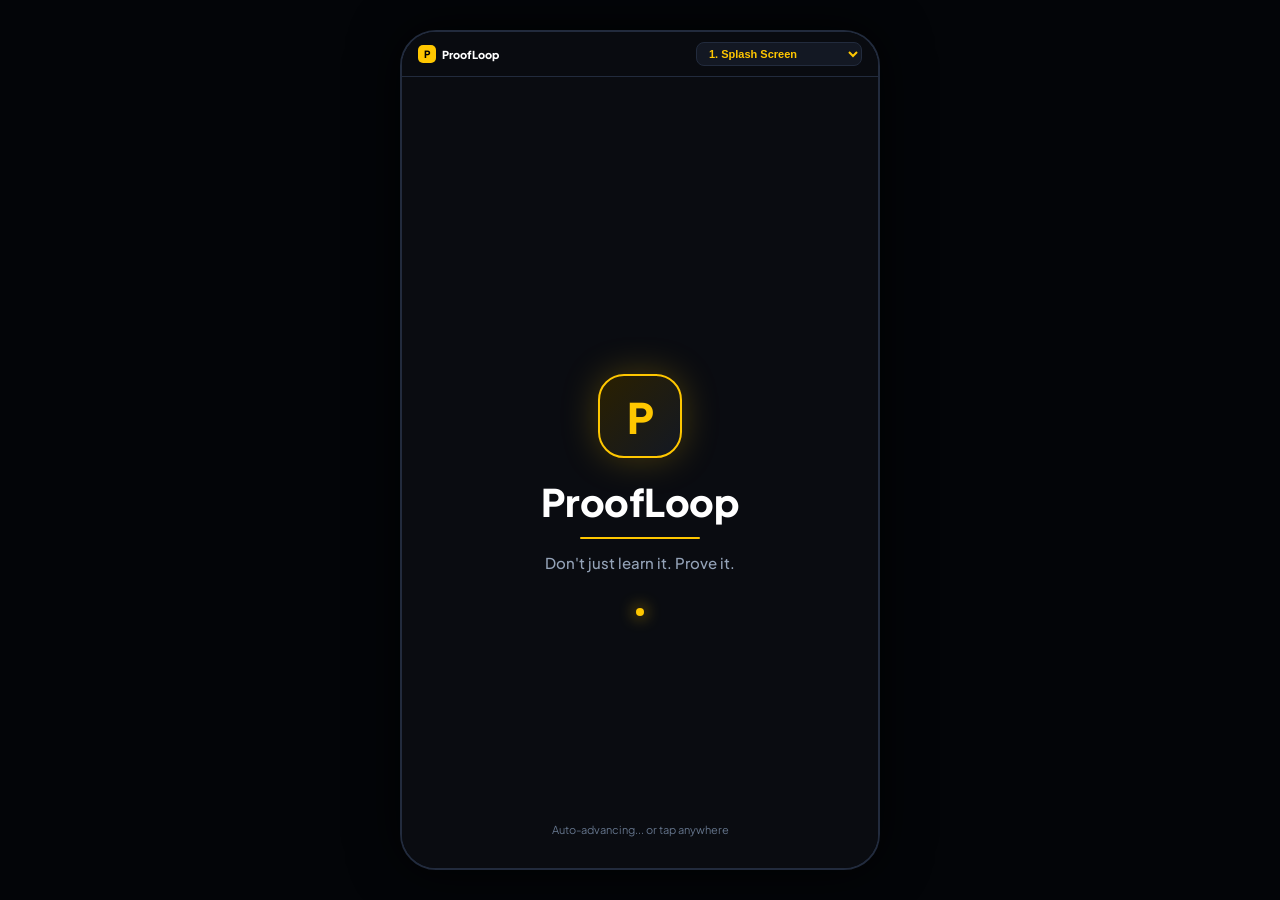
==== commit d8420c0c: "feat: pixel-accurate mobile-first 15-screen preview for GitHub Pages" ====
--- a/docs/index.html
+++ b/docs/index.html
@@ -1,17 +1,1122 @@
-<!doctype html>
+<!DOCTYPE html>
 <html lang="en">
-  <head>
-    <meta charset="UTF-8" />
-    <link rel="icon" type="image/svg+xml" href="data:image/svg+xml,<svg xmlns='http://www.w3.org/2000/svg' viewBox='0 0 24 24' fill='%23FFC700'><path d='M12 2L2 7l10 5 10-5-10-5zm0 9l2.5-1.25L12 8.5l-2.5 1.25L12 11zm0 2.5l-5-2.5-5 2.5 10 5 10-5-5-2.5-5 2.5z'/></svg>" />
-    <meta name="viewport" content="width=device-width, initial-scale=1.0, maximum-scale=1.0, user-scalable=no" />
-    <title>ProofLoop — Clickable Web Prototype</title>
-    <link rel="preconnect" href="https://fonts.googleapis.com">
-    <link rel="preconnect" href="https://fonts.gstatic.com" crossorigin>
-    <link href="https://fonts.googleapis.com/css2?family=Plus+Jakarta+Sans:wght@400;500;600;700;800&family=JetBrains+Mono:wght@400;500;700&display=swap" rel="stylesheet">
-    <script type="module" crossorigin src="./assets/index-bYBeIJsD.js"></script>
-    <link rel="stylesheet" crossorigin href="./assets/index-CH8FAGLU.css">
-  </head>
-  <body class="bg-[#0A0C11] text-[#F8FAFC]">
-    <div id="root"></div>
-  </body>
+<head>
+  <meta charset="UTF-8" />
+  <meta name="viewport" content="width=device-width, initial-scale=1.0, maximum-scale=1.0, user-scalable=no" />
+  <title>ProofLoop</title>
+  <link rel="preconnect" href="https://fonts.googleapis.com">
+  <link rel="preconnect" href="https://fonts.gstatic.com" crossorigin>
+  <link href="https://fonts.googleapis.com/css2?family=Plus+Jakarta+Sans:wght@400;500;600;700;800&family=JetBrains+Mono:wght@400;600&display=swap" rel="stylesheet">
+  <style>
+    :root {
+      --bg-dark: #0A0C11;
+      --card-bg: #131823;
+      --card-border: #222B3D;
+      --card-elevated: #182030;
+      --gold: #FFC700;
+      --gold-dark: #E5B000;
+      --gold-glow: rgba(255, 199, 0, 0.25);
+      --cyan: #00E5FF;
+      --green: #00E676;
+      --red: #FF4D4F;
+      --text-primary: #F8FAFC;
+      --text-secondary: #94A3B8;
+      --text-muted: #64748B;
+    }
+
+    * {
+      box-sizing: border-box;
+      margin: 0;
+      padding: 0;
+      -webkit-tap-highlight-color: transparent;
+    }
+
+    body {
+      background-color: #030508;
+      color: var(--text-primary);
+      font-family: 'Plus Jakarta Sans', -apple-system, BlinkMacSystemFont, 'Segoe UI', Roboto, sans-serif;
+      min-height: 100vh;
+      display: flex;
+      justify-content: center;
+      align-items: center;
+      overflow-x: hidden;
+    }
+
+    /* Phone viewport container: max 480px, fills screen on mobile */
+    .mobile-frame {
+      width: 100%;
+      max-width: 480px;
+      min-height: 100vh;
+      background-color: var(--bg-dark);
+      display: flex;
+      flex-direction: column;
+      position: relative;
+      overflow-y: auto;
+      overflow-x: hidden;
+      box-shadow: 0 0 50px rgba(0,0,0,0.8);
+    }
+
+    @media (min-width: 520px) {
+      body {
+        padding: 20px 0;
+      }
+      .mobile-frame {
+        min-height: 840px;
+        height: 90vh;
+        border-radius: 36px;
+        border: 2px solid var(--card-border);
+      }
+    }
+
+    /* Screen manager */
+    .screen {
+      display: none;
+      flex-direction: column;
+      min-height: 100%;
+      padding: 20px 18px 80px 18px;
+      animation: screenFade 0.25s ease-out;
+    }
+    .screen.active {
+      display: flex;
+    }
+
+    @keyframes screenFade {
+      from { opacity: 0; transform: translateY(4px); }
+      to { opacity: 1; transform: translateY(0); }
+    }
+
+    /* Top Jump Bar for Judges */
+    .judge-step-bar {
+      position: sticky;
+      top: 0;
+      left: 0;
+      right: 0;
+      background: rgba(10, 12, 17, 0.95);
+      backdrop-filter: blur(12px);
+      border-bottom: 1px solid var(--card-border);
+      padding: 10px 16px;
+      display: flex;
+      align-items: center;
+      justify-content: space-between;
+      z-index: 50;
+      font-size: 11px;
+    }
+
+    .judge-step-bar select {
+      background: var(--card-bg);
+      border: 1px solid var(--card-border);
+      color: var(--gold);
+      font-size: 11px;
+      font-weight: 700;
+      padding: 4px 8px;
+      border-radius: 8px;
+      outline: none;
+      cursor: pointer;
+      max-width: 220px;
+    }
+
+    /* Reusable UI Components */
+    .btn-gold {
+      background: var(--gold);
+      color: #0A0C11;
+      font-weight: 800;
+      font-size: 13px;
+      text-transform: uppercase;
+      letter-spacing: 0.5px;
+      padding: 14px 20px;
+      border-radius: 14px;
+      border: none;
+      cursor: pointer;
+      width: 100%;
+      display: flex;
+      align-items: center;
+      justify-content: center;
+      gap: 8px;
+      transition: transform 0.15s ease, background 0.15s ease;
+      box-shadow: 0 4px 16px var(--gold-glow);
+    }
+    .btn-gold:active {
+      transform: scale(0.98);
+      background: var(--gold-dark);
+    }
+
+    .btn-outline {
+      background: transparent;
+      color: var(--gold);
+      border: 1.5px solid var(--gold);
+      font-weight: 700;
+      font-size: 13px;
+      padding: 13px 20px;
+      border-radius: 14px;
+      cursor: pointer;
+      width: 100%;
+      display: flex;
+      align-items: center;
+      justify-content: center;
+      gap: 8px;
+      transition: all 0.15s ease;
+    }
+    .btn-outline:active {
+      background: rgba(255, 199, 0, 0.1);
+    }
+
+    .card {
+      background: var(--card-bg);
+      border: 1px solid var(--card-border);
+      border-radius: 18px;
+      padding: 16px;
+    }
+
+    .tag-badge {
+      font-size: 10px;
+      font-weight: 800;
+      text-transform: uppercase;
+      letter-spacing: 0.5px;
+      padding: 3px 8px;
+      border-radius: 8px;
+      display: inline-block;
+    }
+
+    /* Bottom Navigation Bar */
+    .bottom-nav {
+      position: absolute;
+      bottom: 0;
+      left: 0;
+      right: 0;
+      height: 64px;
+      background: rgba(19, 24, 35, 0.96);
+      backdrop-filter: blur(16px);
+      border-top: 1px solid var(--card-border);
+      display: flex;
+      align-items: center;
+      justify-content: space-around;
+      z-index: 40;
+      padding-bottom: env(safe-area-inset-bottom);
+    }
+
+    .bottom-tab {
+      display: flex;
+      flex-direction: column;
+      align-items: center;
+      gap: 4px;
+      background: none;
+      border: none;
+      color: var(--text-muted);
+      font-size: 10px;
+      font-weight: 600;
+      cursor: pointer;
+      transition: color 0.15s;
+    }
+
+    .bottom-tab.active {
+      color: var(--gold);
+    }
+
+    .bottom-tab svg {
+      width: 20px;
+      height: 20px;
+      fill: currentColor;
+    }
+
+    /* Waveform Animation */
+    .waveform-box {
+      background: var(--card-elevated);
+      border: 1px solid var(--card-border);
+      border-radius: 16px;
+      padding: 16px;
+      display: flex;
+      flex-direction: column;
+      align-items: center;
+      gap: 12px;
+    }
+
+    .wave-bars {
+      display: flex;
+      align-items: center;
+      gap: 5px;
+      height: 32px;
+    }
+
+    .wave-bar {
+      width: 5px;
+      background: var(--gold);
+      border-radius: 3px;
+      height: 8px;
+    }
+
+    .wave-bars.animated .wave-bar:nth-child(1) { animation: wave 0.6s infinite ease 0.1s; }
+    .wave-bars.animated .wave-bar:nth-child(2) { animation: wave 0.8s infinite ease 0.25s; }
+    .wave-bars.animated .wave-bar:nth-child(3) { animation: wave 0.5s infinite ease 0.15s; }
+    .wave-bars.animated .wave-bar:nth-child(4) { animation: wave 0.7s infinite ease 0.35s; }
+    .wave-bars.animated .wave-bar:nth-child(5) { animation: wave 0.9s infinite ease 0.2s; }
+
+    @keyframes wave {
+      0%, 100% { height: 8px; }
+      50% { height: 30px; }
+    }
+
+    /* Textarea styling */
+    textarea, input[type="text"], input[type="password"], input[type="email"] {
+      width: 100%;
+      background: #0E131C;
+      border: 1px solid var(--card-border);
+      border-radius: 12px;
+      padding: 12px;
+      color: var(--text-primary);
+      font-size: 13px;
+      font-family: inherit;
+      outline: none;
+      transition: border 0.15s;
+    }
+    textarea:focus, input:focus {
+      border-color: var(--gold);
+    }
+
+    /* Toast */
+    .toast {
+      display: none;
+      position: absolute;
+      bottom: 74px;
+      left: 50%;
+      transform: translateX(-50%);
+      background: #1E2838;
+      border: 1px solid var(--gold);
+      color: #fff;
+      font-size: 12px;
+      font-weight: 700;
+      padding: 10px 18px;
+      border-radius: 20px;
+      box-shadow: 0 8px 24px rgba(0,0,0,0.8);
+      z-index: 100;
+      white-space: nowrap;
+    }
+  </style>
+</head>
+<body>
+
+<div class="mobile-frame">
+  <!-- Top Judge Step Switcher -->
+  <div class="judge-step-bar" id="judgeBar">
+    <div style="display: flex; align-items: center; gap: 6px;">
+      <div style="width: 18px; height: 18px; border-radius: 5px; background: var(--gold); color: #000; display: flex; align-items: center; justify-content: center; font-weight: 900; font-size: 10px;">P</div>
+      <span style="font-weight: 800; color: #fff;">ProofLoop</span>
+    </div>
+    <select id="stepSelect" onchange="jumpToScreen(Number(this.value))">
+      <option value="1">1. Splash Screen</option>
+      <option value="2">2. Login Screen</option>
+      <option value="3">3. Home Screen</option>
+      <option value="4">4. Mission Brief</option>
+      <option value="5">5. Camera Screen</option>
+      <option value="6">6. Voice Investigation</option>
+      <option value="7">7. Interview Screen</option>
+      <option value="8">8. Defend Solution</option>
+      <option value="9">9. AI Adaptive Follow-up</option>
+      <option value="10">10. AI Analysis Screen</option>
+      <option value="11">11. Skill Review</option>
+      <option value="12">12. Corrective Retry</option>
+      <option value="13">13. Score Improvement</option>
+      <option value="14">14. Verified Proof Card</option>
+      <option value="15">15. Skill Dashboard</option>
+    </select>
+  </div>
+
+  <!-- SCREEN 1: SPLASH SCREEN -->
+  <div class="screen active" id="screen1" style="justify-content: center; align-items: center; text-align: center; padding-bottom: 20px;">
+    <div id="splashLogo" style="opacity: 0; transform: translateY(20px); transition: all 1s ease;">
+      <div style="width: 84px; height: 84px; border-radius: 26px; background: linear-gradient(135deg, #2A2000, #131823); border: 2px solid var(--gold); display: flex; align-items: center; justify-content: center; margin: 0 auto 20px auto; box-shadow: 0 0 36px var(--gold-glow);">
+        <span style="font-size: 42px; font-weight: 900; color: var(--gold);">P</span>
+      </div>
+      <h1 style="font-size: 38px; font-weight: 900; letter-spacing: -0.5px; color: #fff; margin-bottom: 8px;">ProofLoop</h1>
+      <div style="width: 120px; height: 2px; background: var(--gold); margin: 12px auto 14px auto; border-radius: 1px;"></div>
+      <p style="font-size: 15px; color: var(--text-secondary); font-weight: 500;">Don't just learn it. Prove it.</p>
+      <div style="width: 8px; height: 8px; background: var(--gold); border-radius: 50%; margin: 36px auto 0 auto; box-shadow: 0 0 16px var(--gold);"></div>
+    </div>
+    <div style="position: absolute; bottom: 32px; font-size: 11px; color: var(--text-muted);">
+      Auto-advancing... or tap anywhere
+    </div>
+  </div>
+
+  <!-- SCREEN 2: LOGIN SCREEN -->
+  <div class="screen" id="screen2" style="justify-content: space-between;">
+    <div>
+      <div style="display: flex; align-items: center; gap: 10px; margin-bottom: 24px;">
+        <div style="width: 32px; height: 32px; border-radius: 10px; background: var(--gold); color: #000; display: flex; align-items: center; justify-content: center; font-weight: 900; font-size: 16px;">P</div>
+        <span style="font-size: 20px; font-weight: 900; color: #fff;">ProofLoop</span>
+      </div>
+
+      <h2 style="font-size: 24px; font-weight: 800; color: #fff; margin-bottom: 6px;">Sign In</h2>
+      <p style="font-size: 13px; color: var(--text-muted); margin-bottom: 24px;">Enter your credentials to access your missions</p>
+
+      <div style="display: flex; flex-direction: column; gap: 14px;">
+        <div>
+          <label style="font-size: 11px; font-weight: 700; color: var(--text-secondary); display: block; margin-bottom: 6px;">EMAIL</label>
+          <input type="email" id="loginEmail" value="murali.student@iqoo.edu" />
+        </div>
+        <div>
+          <label style="font-size: 11px; font-weight: 700; color: var(--text-secondary); display: block; margin-bottom: 6px;">PASSWORD</label>
+          <input type="password" value="••••••••••••" />
+        </div>
+      </div>
+    </div>
+
+    <div style="display: flex; flex-direction: column; gap: 12px; margin-top: 30px;">
+      <button class="btn-gold" onclick="goToScreen(3)">
+        Login →
+      </button>
+      <button class="btn-outline" onclick="goToScreen(3)">
+        Continue as Reviewer (Demo Mode)
+      </button>
+      <div style="text-align: center; font-size: 11px; color: var(--text-muted); margin-top: 4px;">
+        Reviewer mode pre-loads full mission state with zero config
+      </div>
+    </div>
+  </div>
+
+  <!-- SCREEN 3: HOME SCREEN -->
+  <div class="screen" id="screen3">
+    <!-- Top Greeting -->
+    <div style="display: flex; justify-content: space-between; align-items: center; margin-bottom: 16px;">
+      <div>
+        <div style="font-size: 12px; color: var(--text-muted);">Good morning,</div>
+        <div style="font-size: 18px; font-weight: 800; color: #fff;">Murali Ganesh</div>
+      </div>
+      <div style="background: var(--card-bg); border: 1px solid var(--card-border); padding: 5px 12px; border-radius: 20px; font-size: 11px; font-weight: 700; color: var(--gold); display: flex; align-items: center; gap: 4px;">
+        <span>🔥</span> 3 Days
+      </div>
+    </div>
+
+    <!-- Motivational banner -->
+    <div style="background: rgba(255, 199, 0, 0.08); border: 1px solid rgba(255, 199, 0, 0.25); border-radius: 12px; padding: 10px 14px; margin-bottom: 16px; font-size: 12px; color: var(--gold); display: flex; align-items: center; gap: 8px;">
+      <span>💡</span>
+      <span>"Small steps create big progress"</span>
+    </div>
+
+    <!-- Continue Learning Card with animated circular 68% progress ring -->
+    <div class="card" style="display: flex; justify-content: space-between; align-items: center; margin-bottom: 16px; position: relative; overflow: hidden;">
+      <div>
+        <span class="tag-badge" style="background: rgba(255, 199, 0, 0.15); color: var(--gold); margin-bottom: 4px;">CONTINUE LEARNING</span>
+        <div style="font-size: 15px; font-weight: 800; color: #fff;">Algebra - Linear Equations</div>
+        <div style="font-size: 11px; color: var(--text-muted); margin-top: 2px;">3/5 done</div>
+        <div style="color: var(--gold); font-size: 12px; font-weight: 700; margin-top: 8px; cursor: pointer;" onclick="goToScreen(4)">
+          Continue &gt;
+        </div>
+      </div>
+
+      <!-- Circular 68% Progress Ring -->
+      <div style="position: relative; width: 62px; height: 62px; display: flex; align-items: center; justify-content: center; flex-shrink: 0;">
+        <svg viewBox="0 0 64 64" style="width: 100%; height: 100%; transform: rotate(-90deg);">
+          <circle cx="32" cy="32" r="26" stroke="#1E2838" stroke-width="5" fill="none" />
+          <circle cx="32" cy="32" r="26" stroke="var(--gold)" stroke-width="5" stroke-dasharray="163.36" stroke-dashoffset="52.27" stroke-linecap="round" fill="none" />
+        </svg>
+        <span style="position: absolute; font-size: 13px; font-weight: 800; color: var(--gold);">68%</span>
+      </div>
+    </div>
+
+    <!-- Quick Actions row: 4 tiles -->
+    <div style="margin-bottom: 18px;">
+      <div style="font-size: 11px; font-weight: 700; color: var(--text-muted); text-transform: uppercase; margin-bottom: 10px;">Quick Actions</div>
+      <div style="display: grid; grid-template-columns: repeat(4, 1fr); gap: 8px;">
+        <div class="card" style="padding: 12px 6px; text-align: center; cursor: pointer;" onclick="goToScreen(4)">
+          <div style="font-size: 20px; margin-bottom: 4px;">⚡</div>
+          <div style="font-size: 10px; font-weight: 700; color: #fff;">Practice</div>
+        </div>
+        <div class="card" style="padding: 12px 6px; text-align: center; cursor: pointer;" onclick="goToScreen(5)">
+          <div style="font-size: 20px; margin-bottom: 4px;">📸</div>
+          <div style="font-size: 10px; font-weight: 700; color: #fff;">Camera</div>
+        </div>
+        <div class="card" style="padding: 12px 6px; text-align: center; cursor: pointer;" onclick="goToScreen(4)">
+          <div style="font-size: 20px; margin-bottom: 4px;">🎯</div>
+          <div style="font-size: 10px; font-weight: 700; color: #fff;">Missions</div>
+        </div>
+        <div class="card" style="padding: 12px 6px; text-align: center; cursor: pointer;" onclick="goToScreen(10)">
+          <div style="font-size: 20px; margin-bottom: 4px;">🤖</div>
+          <div style="font-size: 10px; font-weight: 700; color: #fff;">AI Assistant</div>
+        </div>
+      </div>
+    </div>
+
+    <!-- Today's Mission Card -->
+    <div class="card" style="border-color: rgba(255,199,0,0.3); margin-bottom: 16px;">
+      <div style="display: flex; justify-content: space-between; align-items: center; margin-bottom: 8px;">
+        <span class="tag-badge" style="background: rgba(0, 230, 118, 0.15); color: var(--green);">TODAY'S MISSION</span>
+        <span style="font-size: 11px; color: var(--text-muted);">⏱️ 10 mins</span>
+      </div>
+      <div style="font-size: 16px; font-weight: 800; color: #fff; margin-bottom: 4px;">Retail Queue Bottleneck</div>
+      <p style="font-size: 12px; color: var(--text-secondary); line-height: 1.4; margin-bottom: 14px;">
+        Analyze customer delay during peak hours, observe root causes, and verbally defend your systemic mitigation.
+      </p>
+      <button class="btn-gold" onclick="goToScreen(4)">
+        START MISSION →
+      </button>
+    </div>
+  </div>
+
+  <!-- SCREEN 4: MISSION BRIEF -->
+  <div class="screen" id="screen4" style="justify-content: space-between;">
+    <div>
+      <span class="tag-badge" style="background: rgba(255, 199, 0, 0.15); color: var(--gold); margin-bottom: 6px;">MISSION 03 BRIEF</span>
+      <h2 style="font-size: 22px; font-weight: 800; color: #fff; margin-bottom: 6px;">Rules of Proof</h2>
+      <p style="font-size: 12.5px; color: var(--text-secondary); margin-bottom: 18px;">
+        Prove understanding through observation, inquiry, hypothesis, and defense:
+      </p>
+
+      <div style="display: flex; flex-direction: column; gap: 10px; margin-bottom: 20px;">
+        <div class="card" style="padding: 12px; display: flex; gap: 12px; align-items: center;">
+          <span style="font-size: 20px;">👁️</span>
+          <div>
+            <div style="font-size: 13px; font-weight: 800; color: #fff;">1. Observe</div>
+            <div style="font-size: 11px; color: var(--text-muted);">Identify patterns and bottlenecks in the visual context.</div>
+          </div>
+        </div>
+        <div class="card" style="padding: 12px; display: flex; gap: 12px; align-items: center;">
+          <span style="font-size: 20px;">❓</span>
+          <div>
+            <div style="font-size: 13px; font-weight: 800; color: #fff;">2. Ask</div>
+            <div style="font-size: 11px; color: var(--text-muted);">Interview stakeholders to separate symptoms from causes.</div>
+          </div>
+        </div>
+        <div class="card" style="padding: 12px; display: flex; gap: 12px; align-items: center;">
+          <span style="font-size: 20px;">💡</span>
+          <div>
+            <div style="font-size: 13px; font-weight: 800; color: #fff;">3. Hypothesize</div>
+            <div style="font-size: 11px; color: var(--text-muted);">Formulate systemic solution theories.</div>
+          </div>
+        </div>
+        <div class="card" style="padding: 12px; display: flex; gap: 12px; align-items: center;">
+          <span style="font-size: 20px;">🛡️</span>
+          <div>
+            <div style="font-size: 13px; font-weight: 800; color: #fff;">4. Defend</div>
+            <div style="font-size: 11px; color: var(--text-muted);">Verbally articulate and defend against AI counter-challenges.</div>
+          </div>
+        </div>
+      </div>
+
+      <!-- Sensor-primed indicators -->
+      <div class="card" style="background: #0E131C; padding: 12px; display: flex; justify-content: space-around; align-items: center;">
+        <div style="display: flex; align-items: center; gap: 6px; font-size: 12px; color: var(--green); font-weight: 700;">
+          <span>📸</span> Camera Primed
+        </div>
+        <div style="width: 1px; height: 16px; background: var(--card-border);"></div>
+        <div style="display: flex; align-items: center; gap: 6px; font-size: 12px; color: var(--green); font-weight: 700;">
+          <span>🎙️</span> Mic Primed
+        </div>
+      </div>
+    </div>
+
+    <button class="btn-gold" onclick="goToScreen(5)" style="margin-top: 20px;">
+      Begin Mission →
+    </button>
+  </div>
+
+  <!-- SCREEN 5: CAMERA SCREEN (simulated) -->
+  <div class="screen" id="screen5" style="justify-content: space-between;">
+    <div>
+      <div style="font-size: 11px; font-weight: 700; color: var(--gold); text-transform: uppercase; margin-bottom: 4px;">Step 1: Observe</div>
+      <h2 style="font-size: 18px; font-weight: 800; color: #fff; margin-bottom: 12px;">Capture System View</h2>
+    </div>
+
+    <!-- Mock Viewfinder -->
+    <div style="position: relative; width: 100%; height: 380px; border-radius: 20px; overflow: hidden; background: linear-gradient(135deg, #09121D 0%, #03060B 100%); border: 2px solid var(--card-border); display: flex; flex-direction: column; justify-content: space-between; padding: 16px;">
+      <!-- Overlay badge -->
+      <div style="align-self: flex-start; background: rgba(0, 229, 255, 0.15); border: 1px solid var(--cyan); color: var(--cyan); font-size: 10px; font-weight: 800; padding: 4px 10px; border-radius: 20px; display: flex; align-items: center; gap: 6px;">
+        <div style="width: 6px; height: 6px; border-radius: 50%; background: var(--cyan);"></div>
+        AI CONTEXT: ACTIVE
+      </div>
+
+      <!-- Center Crosshairs -->
+      <div style="align-self: center; width: 180px; height: 180px; border: 2px dashed rgba(255,199,0,0.3); border-radius: 14px; display: flex; align-items: center; justify-content: center; text-align: center; color: rgba(255,199,0,0.6); font-size: 11px; padding: 10px;">
+        [ Align Retail Queue & POS Register Area ]
+      </div>
+
+      <div style="text-align: center; font-size: 11px; color: var(--text-muted); background: rgba(0,0,0,0.5); padding: 4px 10px; border-radius: 12px; align-self: center;">
+        Tap shutter to analyze frame
+      </div>
+    </div>
+
+    <!-- Capture Button -->
+    <div style="display: flex; flex-direction: column; align-items: center; gap: 8px; margin-top: 16px;">
+      <button onclick="goToScreen(6)" style="width: 68px; height: 68px; border-radius: 50%; border: 4px solid var(--gold); background: #000; padding: 4px; cursor: pointer; box-shadow: 0 0 24px var(--gold-glow);">
+        <div style="width: 100%; height: 100%; border-radius: 50%; background: var(--gold);"></div>
+      </button>
+      <span style="font-size: 11px; color: var(--text-muted);">Capture Frame</span>
+    </div>
+  </div>
+
+  <!-- SCREEN 6: VOICE INVESTIGATION -->
+  <div class="screen" id="screen6" style="justify-content: space-between;">
+    <div>
+      <span class="tag-badge" style="background: rgba(255, 199, 0, 0.15); color: var(--gold); margin-bottom: 6px;">STEP 2: INVESTIGATE</span>
+      <h2 style="font-size: 18px; font-weight: 800; color: #fff; margin-bottom: 6px;">Voice Investigation</h2>
+      <p style="font-size: 13px; color: var(--gold); font-weight: 700; margin-bottom: 14px;">
+        "What would you investigate first?"
+      </p>
+
+      <div class="waveform-box">
+        <div class="wave-bars animated">
+          <div class="wave-bar"></div>
+          <div class="wave-bar"></div>
+          <div class="wave-bar"></div>
+          <div class="wave-bar"></div>
+          <div class="wave-bar"></div>
+        </div>
+        <button class="btn-outline" style="padding: 8px 16px; font-size: 11px;" onclick="toggleVoiceInput('voiceInput1')">
+          🎙️ Tap to Speak (Simulated)
+        </button>
+      </div>
+
+      <div style="margin-top: 16px;">
+        <label style="font-size: 11px; color: var(--text-muted); display: block; margin-bottom: 6px;">
+          OR TYPE YOUR ANSWER:
+        </label>
+        <textarea id="voiceInput1" rows="4">I would investigate barcode scanning failure rates and bagger availability rather than just counting open registers.</textarea>
+      </div>
+    </div>
+
+    <button class="btn-gold" onclick="goToScreen(7)" style="margin-top: 16px;">
+      Submit Investigation →
+    </button>
+  </div>
+
+  <!-- SCREEN 7: INTERVIEW SCREEN -->
+  <div class="screen" id="screen7" style="justify-content: space-between;">
+    <div>
+      <span class="tag-badge" style="background: rgba(0, 229, 255, 0.15); color: var(--cyan); margin-bottom: 6px;">STEP 3: INTERVIEW</span>
+      <h2 style="font-size: 18px; font-weight: 800; color: #fff; margin-bottom: 6px;">Stakeholder Interview</h2>
+      <p style="font-size: 13px; color: var(--gold); font-weight: 700; margin-bottom: 14px;">
+        "Interview one person. What did you learn?"
+      </p>
+
+      <div class="waveform-box">
+        <div class="wave-bars animated">
+          <div class="wave-bar"></div>
+          <div class="wave-bar"></div>
+          <div class="wave-bar"></div>
+          <div class="wave-bar"></div>
+          <div class="wave-bar"></div>
+        </div>
+        <button class="btn-outline" style="padding: 8px 16px; font-size: 11px;" onclick="toggleVoiceInput('voiceInput2')">
+          🎙️ Tap to Speak (Simulated)
+        </button>
+      </div>
+
+      <div style="margin-top: 16px;">
+        <label style="font-size: 11px; color: var(--text-muted); display: block; margin-bottom: 6px;">
+          RECORDED LEARNINGS:
+        </label>
+        <textarea id="voiceInput2" rows="4">Cashier Maria stated that price check overrides require manager keycard authorization, which stalls checkout lines for 3–4 minutes per occurrence.</textarea>
+      </div>
+    </div>
+
+    <button class="btn-gold" onclick="goToScreen(8)" style="margin-top: 16px;">
+      Submit Findings →
+    </button>
+  </div>
+
+  <!-- SCREEN 8: DEFEND SOLUTION -->
+  <div class="screen" id="screen8" style="justify-content: space-between;">
+    <div>
+      <span class="tag-badge" style="background: rgba(255, 199, 0, 0.15); color: var(--gold); margin-bottom: 6px;">STEP 4: HYPOTHESIZE</span>
+      <h2 style="font-size: 18px; font-weight: 800; color: #fff; margin-bottom: 6px;">Defend Solution</h2>
+      <p style="font-size: 13px; color: var(--gold); font-weight: 700; margin-bottom: 14px;">
+        "Give one solution and defend it."
+      </p>
+
+      <div class="card" style="margin-bottom: 14px;">
+        <label style="font-size: 11px; color: var(--text-muted); display: block; margin-bottom: 6px;">PROPOSED MITIGATION:</label>
+        <textarea rows="5">Implement handheld digital price-override terminals for team leads, enabling instant wireless approvals at register stations without requiring physical manager travel.</textarea>
+      </div>
+    </div>
+
+    <button class="btn-gold" onclick="goToScreen(9)" style="margin-top: 16px;">
+      Submit Defense →
+    </button>
+  </div>
+
+  <!-- SCREEN 9: AI ADAPTIVE FOLLOW-UP -->
+  <div class="screen" id="screen9" style="justify-content: space-between;">
+    <div>
+      <span class="tag-badge" style="background: rgba(255, 77, 79, 0.15); color: var(--red); margin-bottom: 6px;">AI ADAPTIVE CHALLENGE</span>
+      <h2 style="font-size: 18px; font-weight: 800; color: #fff; margin-bottom: 12px;">Counter-Argument</h2>
+
+      <div class="card" style="border-color: rgba(255,77,79,0.4); background: #181216; margin-bottom: 16px;">
+        <div style="font-size: 14px; font-weight: 800; color: #fff; line-height: 1.4;">
+          "Why wouldn't simply adding another cashier solve the root problem?"
+        </div>
+      </div>
+
+      <div class="card">
+        <label style="font-size: 11px; color: var(--text-muted); display: block; margin-bottom: 6px;">YOUR REBUTTAL:</label>
+        <textarea rows="4">Adding cashiers increases labor cost without resolving the approval bottleneck. Every new cashier would still experience the same price-check queue block.</textarea>
+      </div>
+    </div>
+
+    <button class="btn-gold" onclick="startAiAnalysis()" style="margin-top: 16px;">
+      Lock In Defense →
+    </button>
+  </div>
+
+  <!-- SCREEN 10: AI ANALYSIS SCREEN -->
+  <div class="screen" id="screen10" style="justify-content: center; align-items: center; text-align: center;">
+    <div style="width: 72px; height: 72px; border-radius: 50%; border: 3px solid rgba(0, 229, 255, 0.2); border-top-color: var(--cyan); animation: spin 1s infinite linear; margin-bottom: 24px;"></div>
+    
+    <h2 style="font-size: 20px; font-weight: 800; color: #fff; margin-bottom: 6px;">Gemini Reasoning Engine</h2>
+    <p style="font-size: 12px; color: var(--text-muted); margin-bottom: 24px;">Evaluating multimodal evidence and response depth</p>
+
+    <div class="card" style="width: 100%; text-align: left; display: flex; flex-direction: column; gap: 14px;">
+      <div id="aiStage1" style="font-size: 13px; font-weight: 600; color: var(--text-muted);">
+        <span style="display: inline-block; width: 18px;">1.</span> Understanding context...
+      </div>
+      <div id="aiStage2" style="font-size: 13px; font-weight: 600; color: var(--text-muted);">
+        <span style="display: inline-block; width: 18px;">2.</span> Analyzing response...
+      </div>
+      <div id="aiStage3" style="font-size: 13px; font-weight: 600; color: var(--text-muted);">
+        <span style="display: inline-block; width: 18px;">3.</span> Mapping competencies...
+      </div>
+      <div id="aiStage4" style="font-size: 13px; font-weight: 600; color: var(--text-muted);">
+        <span style="display: inline-block; width: 18px;">4.</span> Preparing feedback...
+      </div>
+    </div>
+  </div>
+
+  <!-- SCREEN 11: SKILL REVIEW SCREEN -->
+  <div class="screen" id="screen11" style="justify-content: space-between;">
+    <div>
+      <span class="tag-badge" style="background: rgba(255, 199, 0, 0.15); color: var(--gold); margin-bottom: 6px;">COMPETENCY DIAGNOSTIC</span>
+      <h2 style="font-size: 18px; font-weight: 800; color: #fff; margin-bottom: 12px;">Skill Review</h2>
+
+      <!-- 5 Horizontal Skill Bars -->
+      <div class="card" style="display: flex; flex-direction: column; gap: 12px; margin-bottom: 14px;">
+        <!-- Problem Framing 88 -->
+        <div>
+          <div style="display: flex; justify-content: space-between; font-size: 12px; font-weight: 700; margin-bottom: 4px;">
+            <span>Problem Framing</span>
+            <span style="color: var(--gold);">88%</span>
+          </div>
+          <div style="height: 6px; background: #1E2838; border-radius: 3px; overflow: hidden;">
+            <div style="width: 88%; height: 100%; background: var(--gold);"></div>
+          </div>
+        </div>
+
+        <!-- Question Quality 74 -->
+        <div>
+          <div style="display: flex; justify-content: space-between; font-size: 12px; font-weight: 700; margin-bottom: 4px;">
+            <span>Question Quality</span>
+            <span style="color: var(--gold);">74%</span>
+          </div>
+          <div style="height: 6px; background: #1E2838; border-radius: 3px; overflow: hidden;">
+            <div style="width: 74%; height: 100%; background: var(--gold);"></div>
+          </div>
+        </div>
+
+        <!-- Root-Cause Reasoning 61 (Weakest) -->
+        <div>
+          <div style="display: flex; justify-content: space-between; align-items: center; font-size: 12px; font-weight: 700; margin-bottom: 4px;">
+            <div style="display: flex; align-items: center; gap: 6px;">
+              <span>Root-Cause Reasoning</span>
+              <span style="font-size: 9px; background: rgba(255,77,79,0.2); color: var(--red); border: 1px solid rgba(255,77,79,0.4); padding: 1px 6px; border-radius: 6px;">Weakest Competency</span>
+            </div>
+            <span style="color: var(--red);">61%</span>
+          </div>
+          <div style="height: 6px; background: #1E2838; border-radius: 3px; overflow: hidden;">
+            <div style="width: 61%; height: 100%; background: var(--red);"></div>
+          </div>
+        </div>
+
+        <!-- Communication 84 -->
+        <div>
+          <div style="display: flex; justify-content: space-between; font-size: 12px; font-weight: 700; margin-bottom: 4px;">
+            <span>Communication</span>
+            <span style="color: var(--gold);">84%</span>
+          </div>
+          <div style="height: 6px; background: #1E2838; border-radius: 3px; overflow: hidden;">
+            <div style="width: 84%; height: 100%; background: var(--gold);"></div>
+          </div>
+        </div>
+
+        <!-- Decision Quality 79 -->
+        <div>
+          <div style="display: flex; justify-content: space-between; font-size: 12px; font-weight: 700; margin-bottom: 4px;">
+            <span>Decision Quality</span>
+            <span style="color: var(--gold);">79%</span>
+          </div>
+          <div style="height: 6px; background: #1E2838; border-radius: 3px; overflow: hidden;">
+            <div style="width: 79%; height: 100%; background: var(--gold);"></div>
+          </div>
+        </div>
+      </div>
+
+      <!-- Feedback & Corrective Challenge -->
+      <div class="card" style="background: #141A26; margin-bottom: 16px;">
+        <div style="font-size: 12px; font-weight: 800; color: #fff; margin-bottom: 4px;">AI Diagnostic Feedback:</div>
+        <p style="font-size: 12px; color: var(--text-secondary); line-height: 1.5; margin-bottom: 10px;">
+          "You moved toward a solution before validating multiple possible causes."
+        </p>
+        <div style="border-top: 1px solid var(--card-border); padding-top: 8px;">
+          <div style="font-size: 11px; font-weight: 700; color: var(--gold); margin-bottom: 2px;">Corrective Challenge:</div>
+          <p style="font-size: 12px; color: #fff; line-height: 1.4;">
+            "Before choosing a solution, identify 2 possible causes and explain how you would test each."
+          </p>
+        </div>
+      </div>
+    </div>
+
+    <button class="btn-gold" onclick="goToScreen(12)" style="margin-top: 16px;">
+      Start Corrective Retry →
+    </button>
+  </div>
+
+  <!-- SCREEN 12: CORRECTIVE RETRY MISSION -->
+  <div class="screen" id="screen12" style="justify-content: space-between;">
+    <div>
+      <span class="tag-badge" style="background: rgba(0, 229, 255, 0.15); color: var(--cyan); margin-bottom: 6px;">CORRECTIVE RETRY</span>
+      <h2 style="font-size: 18px; font-weight: 800; color: #fff; margin-bottom: 6px;">Identify 2 Causes</h2>
+      <p style="font-size: 12.5px; color: var(--gold); font-weight: 700; margin-bottom: 14px;">
+        "Identify 2 possible causes and explain how you would test each."
+      </p>
+
+      <div class="card">
+        <label style="font-size: 11px; color: var(--text-muted); display: block; margin-bottom: 6px;">CORRECTIVE TEST PLAN:</label>
+        <textarea rows="6">Cause 1: Outdated barcode scanner laser sensitivity. Test: Measure scan fail rate across lanes over 200 scans.
+
+Cause 2: Cashier register training deficit. Test: Compare transaction time between senior vs newly onboarded cashiers.</textarea>
+      </div>
+    </div>
+
+    <button class="btn-gold" onclick="startScoreCountUp()" style="margin-top: 16px;">
+      Submit Corrective Response →
+    </button>
+  </div>
+
+  <!-- SCREEN 13: SCORE IMPROVEMENT SCREEN -->
+  <div class="screen" id="screen13" style="justify-content: center; align-items: center; text-align: center;">
+    <span class="tag-badge" style="background: rgba(0, 230, 118, 0.15); color: var(--green); margin-bottom: 8px;">VERIFIED PROGRESS</span>
+    <h2 style="font-size: 24px; font-weight: 900; color: #fff; margin-bottom: 4px;">Score Improvement</h2>
+    
+    <div class="card" style="width: 100%; margin: 24px 0; padding: 28px 16px;">
+      <div style="display: flex; justify-content: center; align-items: center; gap: 24px;">
+        <div>
+          <div style="font-size: 32px; font-weight: 800; color: var(--text-muted);">61</div>
+          <div style="font-size: 10px; color: var(--text-muted); font-weight: 700;">INITIAL</div>
+        </div>
+        <div style="font-size: 24px; color: var(--green);">➔</div>
+        <div>
+          <div id="countScore" style="font-size: 52px; font-weight: 900; color: var(--gold);">61</div>
+          <div style="font-size: 10px; color: var(--gold); font-weight: 700;">VERIFIED</div>
+        </div>
+      </div>
+
+      <div id="badgeDelta" style="display: inline-block; background: rgba(0, 230, 118, 0.15); border: 1px solid var(--green); color: var(--green); font-size: 14px; font-weight: 800; padding: 6px 16px; border-radius: 20px; margin-top: 16px; opacity: 0; transition: opacity 0.4s ease;">
+        +17%
+      </div>
+
+      <p style="font-size: 13px; color: var(--text-secondary); margin-top: 14px; font-weight: 500;">
+        "Your reasoning became more evidence-driven."
+      </p>
+    </div>
+
+    <button class="btn-gold" onclick="goToScreen(14)">
+      Mint Verified Proof Card 🛡️ →
+    </button>
+  </div>
+
+  <!-- SCREEN 14: VERIFIED PROOF CARD -->
+  <div class="screen" id="screen14" style="justify-content: space-between;">
+    <div>
+      <span class="tag-badge" style="background: rgba(255, 199, 0, 0.15); color: var(--gold); margin-bottom: 6px;">VERIFIABLE CREDENTIAL</span>
+      <h2 style="font-size: 18px; font-weight: 800; color: #fff; margin-bottom: 12px;">Verified Proof Card</h2>
+
+      <!-- Certificate Card -->
+      <div class="card" style="border: 2px solid var(--gold); background: linear-gradient(135deg, #182030, #0E131C); position: relative; box-shadow: 0 10px 30px var(--gold-glow); padding: 20px;">
+        <div style="display: flex; justify-content: space-between; align-items: center; border-bottom: 1px solid var(--card-border); padding-bottom: 10px; margin-bottom: 12px;">
+          <span style="font-size: 11px; font-weight: 900; color: var(--gold); letter-spacing: 0.5px;">PROOFLOOP MASTERY</span>
+          <span style="font-size: 9px; color: var(--cyan); font-family: 'JetBrains Mono', monospace;">SHA256: 0x8F2A...E91C</span>
+        </div>
+
+        <div style="font-size: 16px; font-weight: 800; color: #fff; margin-bottom: 2px;">Retail Queue Bottleneck</div>
+        <div style="font-size: 11px; color: var(--text-muted); margin-bottom: 16px;">Earner: Murali Ganesh</div>
+
+        <!-- 3 Metrics -->
+        <div style="display: grid; grid-template-columns: repeat(3, 1fr); gap: 8px; text-align: center; margin-bottom: 16px;">
+          <div style="background: #0A0C11; border: 1px solid var(--card-border); border-radius: 10px; padding: 8px;">
+            <div style="font-size: 9px; color: var(--text-muted); text-transform: uppercase;">Application</div>
+            <div style="font-size: 15px; font-weight: 800; color: var(--green);">78%</div>
+          </div>
+          <div style="background: #0A0C11; border: 1px solid var(--card-border); border-radius: 10px; padding: 8px;">
+            <div style="font-size: 9px; color: var(--text-muted); text-transform: uppercase;">Reasoning</div>
+            <div style="font-size: 15px; font-weight: 800; color: var(--gold);">78%</div>
+          </div>
+          <div style="background: #0A0C11; border: 1px solid var(--card-border); border-radius: 10px; padding: 8px;">
+            <div style="font-size: 9px; color: var(--text-muted); text-transform: uppercase;">Communication</div>
+            <div style="font-size: 15px; font-weight: 800; color: var(--cyan);">84%</div>
+          </div>
+        </div>
+
+        <!-- Checklist of demonstrated capabilities -->
+        <div style="font-size: 11px; color: var(--text-secondary); display: flex; flex-direction: column; gap: 6px; border-top: 1px dashed var(--card-border); padding-top: 12px;">
+          <div>✓ Formulated testable dual-cause hypothesis</div>
+          <div>✓ Defended against cashier scaling assumption</div>
+          <div>✓ Verified evidence-driven corrective mitigation</div>
+        </div>
+      </div>
+    </div>
+
+    <div style="display: flex; flex-direction: column; gap: 10px; margin-top: 16px;">
+      <button class="btn-outline" onclick="showShareToast()">
+        <span>📤</span> Share Proof Card
+      </button>
+      <button class="btn-gold" onclick="goToScreen(15)">
+        View Skill Dashboard →
+      </button>
+    </div>
+  </div>
+
+  <!-- SCREEN 15: SKILL DASHBOARD -->
+  <div class="screen" id="screen15" style="justify-content: space-between;">
+    <div>
+      <span class="tag-badge" style="background: rgba(255, 199, 0, 0.15); color: var(--gold); margin-bottom: 6px;">LEARNER SUMMARY</span>
+      <h2 style="font-size: 20px; font-weight: 900; color: #fff; margin-bottom: 14px;">Skill Dashboard</h2>
+
+      <!-- 3 Summary stats -->
+      <div style="display: grid; grid-template-columns: repeat(3, 1fr); gap: 8px; margin-bottom: 16px;">
+        <div class="card" style="text-align: center; padding: 12px 6px;">
+          <div style="font-size: 24px; font-weight: 900; color: #fff;">6</div>
+          <div style="font-size: 9px; color: var(--text-muted); text-transform: uppercase; margin-top: 2px;">Missions Completed</div>
+        </div>
+        <div class="card" style="text-align: center; padding: 12px 6px;">
+          <div style="font-size: 24px; font-weight: 900; color: var(--cyan);">4</div>
+          <div style="font-size: 9px; color: var(--text-muted); text-transform: uppercase; margin-top: 2px;">Skills Practiced</div>
+        </div>
+        <div class="card" style="text-align: center; padding: 12px 6px;">
+          <div style="font-size: 24px; font-weight: 900; color: var(--green);">+17%</div>
+          <div style="font-size: 9px; color: var(--text-muted); text-transform: uppercase; margin-top: 2px;">Average Improvement</div>
+        </div>
+      </div>
+
+      <!-- Recent Verified Proofs List -->
+      <div class="card" style="display: flex; flex-direction: column; gap: 10px;">
+        <div style="font-size: 12px; font-weight: 800; color: #fff; margin-bottom: 2px;">Verified Proof Cards:</div>
+        
+        <div style="display: flex; justify-content: space-between; align-items: center; background: #0E131C; padding: 10px; border-radius: 10px; border: 1px solid var(--card-border);">
+          <div style="display: flex; align-items: center; gap: 8px;">
+            <span style="font-size: 16px;">🛡️</span>
+            <div>
+              <div style="font-size: 12px; font-weight: 700; color: #fff;">Retail Queue Bottleneck</div>
+              <div style="font-size: 10px; color: var(--text-muted);">Root-Cause Verified</div>
+            </div>
+          </div>
+          <span style="font-size: 11px; font-weight: 800; color: var(--green);">+17%</span>
+        </div>
+
+        <div style="display: flex; justify-content: space-between; align-items: center; background: #0E131C; padding: 10px; border-radius: 10px; border: 1px solid var(--card-border);">
+          <div style="display: flex; align-items: center; gap: 8px;">
+            <span style="font-size: 16px;">🛡️</span>
+            <div>
+              <div style="font-size: 12px; font-weight: 700; color: #fff;">Binary Search Invariant</div>
+              <div style="font-size: 10px; color: var(--text-muted);">Boundary Defense</div>
+            </div>
+          </div>
+          <span style="font-size: 11px; font-weight: 800; color: var(--green);">+18%</span>
+        </div>
+
+        <div style="display: flex; justify-content: space-between; align-items: center; background: #0E131C; padding: 10px; border-radius: 10px; border: 1px solid var(--card-border);">
+          <div style="display: flex; align-items: center; gap: 8px;">
+            <span style="font-size: 16px;">🛡️</span>
+            <div>
+              <div style="font-size: 12px; font-weight: 700; color: #fff;">Concurrent Mutex Contention</div>
+              <div style="font-size: 10px; color: var(--text-muted);">Memory Barrier Verified</div>
+            </div>
+          </div>
+          <span style="font-size: 11px; font-weight: 800; color: var(--green);">+16%</span>
+        </div>
+      </div>
+    </div>
+
+    <button class="btn-gold" onclick="goToScreen(3)" style="margin-top: 20px;">
+      Back to Home →
+    </button>
+  </div>
+
+  <!-- Bottom Navigation Bar: 5 tabs (visible on screen 3 onwards) -->
+  <div class="bottom-nav" id="bottomNav" style="display: none;">
+    <button class="bottom-tab active" onclick="goToScreen(3)">
+      <svg viewBox="0 0 24 24"><path d="M10 20v-6h4v6h5v-8h3L12 3 2 12h3v8z"/></svg>
+      Home
+    </button>
+    <button class="bottom-tab" onclick="goToScreen(15)">
+      <svg viewBox="0 0 24 24"><path d="M19 3H5c-1.1 0-2 .9-2 2v14c0 1.1.9 2 2 2h14c1.1 0 2-.9 2-2V5c0-1.1-.9-2-2-2zm-7 14l-5-5 1.41-1.41L12 14.17l7.59-7.59L21 8l-9 9z"/></svg>
+      Skills
+    </button>
+    <button class="bottom-tab" onclick="goToScreen(4)">
+      <svg viewBox="0 0 24 24"><path d="M12 2C6.48 2 2 6.48 2 12s4.48 10 10 10 10-4.48 10-10S17.52 2 12 2zm1 14h-2v-2h2v2zm0-4h-2V7h2v5z"/></svg>
+      Missions
+    </button>
+    <button class="bottom-tab" onclick="goToScreen(4)">
+      <svg viewBox="0 0 24 24"><path d="M7 2v11h3v9l7-12h-4l4-8z"/></svg>
+      Practice
+    </button>
+    <button class="bottom-tab" onclick="goToScreen(11)">
+      <svg viewBox="0 0 24 24"><path d="M19 3H5c-1.1 0-2 .9-2 2v14c0 1.1.9 2 2 2h14c1.1 0 2-.9 2-2V5c0-1.1-.9-2-2-2zM9 17H7v-7h2v7zm4 0h-2V7h2v10zm4 0h-2v-4h2v4z"/></svg>
+      Progress
+    </button>
+  </div>
+
+  <!-- Toast Notification -->
+  <div class="toast" id="shareToast">
+    🛡️ Proof Card link copied to clipboard!
+  </div>
+</div>
+
+<script>
+  let currentScreen = 1;
+
+  function goToScreen(screenNumber) {
+    // Hide all screens
+    for (let i = 1; i <= 15; i++) {
+      const el = document.getElementById('screen' + i);
+      if (el) el.classList.remove('active');
+    }
+
+    // Show target screen
+    const target = document.getElementById('screen' + screenNumber);
+    if (target) target.classList.add('active');
+
+    currentScreen = screenNumber;
+
+    // Update judge step select
+    const select = document.getElementById('stepSelect');
+    if (select) select.value = String(screenNumber);
+
+    // Show/hide bottom nav bar (only on screen 3 onwards, except during splash & camera)
+    const bottomNav = document.getElementById('bottomNav');
+    if (screenNumber >= 3 && screenNumber !== 5 && screenNumber !== 10) {
+      bottomNav.style.display = 'flex';
+    } else {
+      bottomNav.style.display = 'none';
+    }
+
+    // Scroll to top of frame
+    const frame = document.querySelector('.mobile-frame');
+    if (frame) frame.scrollTop = 0;
+  }
+
+  function jumpToScreen(num) {
+    goToScreen(num);
+  }
+
+  // SCREEN 1 Splash Animation & Auto-Advance
+  window.addEventListener('DOMContentLoaded', () => {
+    const splashLogo = document.getElementById('splashLogo');
+    setTimeout(() => {
+      if (splashLogo) {
+        splashLogo.style.opacity = '1';
+        splashLogo.style.transform = 'translateY(0)';
+      }
+    }, 100);
+
+    // Auto-advance to Login after 2.2 seconds
+    setTimeout(() => {
+      if (currentScreen === 1) {
+        goToScreen(2);
+      }
+    }, 2200);
+
+    // Tap to skip
+    document.getElementById('screen1').addEventListener('click', () => {
+      if (currentScreen === 1) goToScreen(2);
+    });
+  });
+
+  // SCREEN 10 AI Analysis sequential checklist
+  function startAiAnalysis() {
+    goToScreen(10);
+    const s1 = document.getElementById('aiStage1');
+    const s2 = document.getElementById('aiStage2');
+    const s3 = document.getElementById('aiStage3');
+    const s4 = document.getElementById('aiStage4');
+
+    s1.style.color = 'var(--text-muted)';
+    s2.style.color = 'var(--text-muted)';
+    s3.style.color = 'var(--text-muted)';
+    s4.style.color = 'var(--text-muted)';
+
+    setTimeout(() => {
+      s1.innerHTML = '<span style="color: var(--green);">✓</span> 1. Understanding context';
+      s1.style.color = 'var(--green)';
+    }, 600);
+
+    setTimeout(() => {
+      s2.innerHTML = '<span style="color: var(--green);">✓</span> 2. Analyzing response';
+      s2.style.color = 'var(--green)';
+    }, 1400);
+
+    setTimeout(() => {
+      s3.innerHTML = '<span style="color: var(--green);">✓</span> 3. Mapping competencies';
+      s3.style.color = 'var(--green)';
+    }, 2200);
+
+    setTimeout(() => {
+      s4.innerHTML = '<span style="color: var(--gold);">✓</span> 4. Preparing feedback...';
+      s4.style.color = 'var(--gold)';
+    }, 3000);
+
+    // Auto-advance to Skill Review
+    setTimeout(() => {
+      goToScreen(11);
+    }, 3800);
+  }
+
+  // SCREEN 13 Score Improvement Animated Count-Up
+  function startScoreCountUp() {
+    goToScreen(13);
+    const countEl = document.getElementById('countScore');
+    const deltaBadge = document.getElementById('badgeDelta');
+    deltaBadge.style.opacity = '0';
+
+    let current = 61;
+    const target = 78;
+    const stepDuration = 1500 / (target - current);
+
+    const timer = setInterval(() => {
+      current++;
+      countEl.innerText = String(current);
+      if (current >= target) {
+        clearInterval(timer);
+        deltaBadge.style.opacity = '1';
+      }
+    }, stepDuration);
+  }
+
+  // Simulated Voice Input trigger
+  function toggleVoiceInput(id) {
+    const el = document.getElementById(id);
+    if (!el) return;
+    el.style.borderColor = 'var(--gold)';
+    setTimeout(() => {
+      el.style.borderColor = 'var(--card-border)';
+    }, 800);
+  }
+
+  // Mock Share Toast
+  function showShareToast() {
+    if (navigator.share) {
+      navigator.share({
+        title: 'ProofLoop Verified Credential',
+        text: 'I just proved root-cause reasoning on ProofLoop with +17% improvement!',
+        url: window.location.href,
+      }).catch(() => {});
+    } else {
+      const toast = document.getElementById('shareToast');
+      toast.style.display = 'block';
+      setTimeout(() => {
+        toast.style.display = 'none';
+      }, 2500);
+    }
+  }
+
+  // Keyframes
+  const style = document.createElement('style');
+  style.innerHTML = '@keyframes spin { to { transform: rotate(360deg); } }';
+  document.head.appendChild(style);
+</script>
+</body>
 </html>
